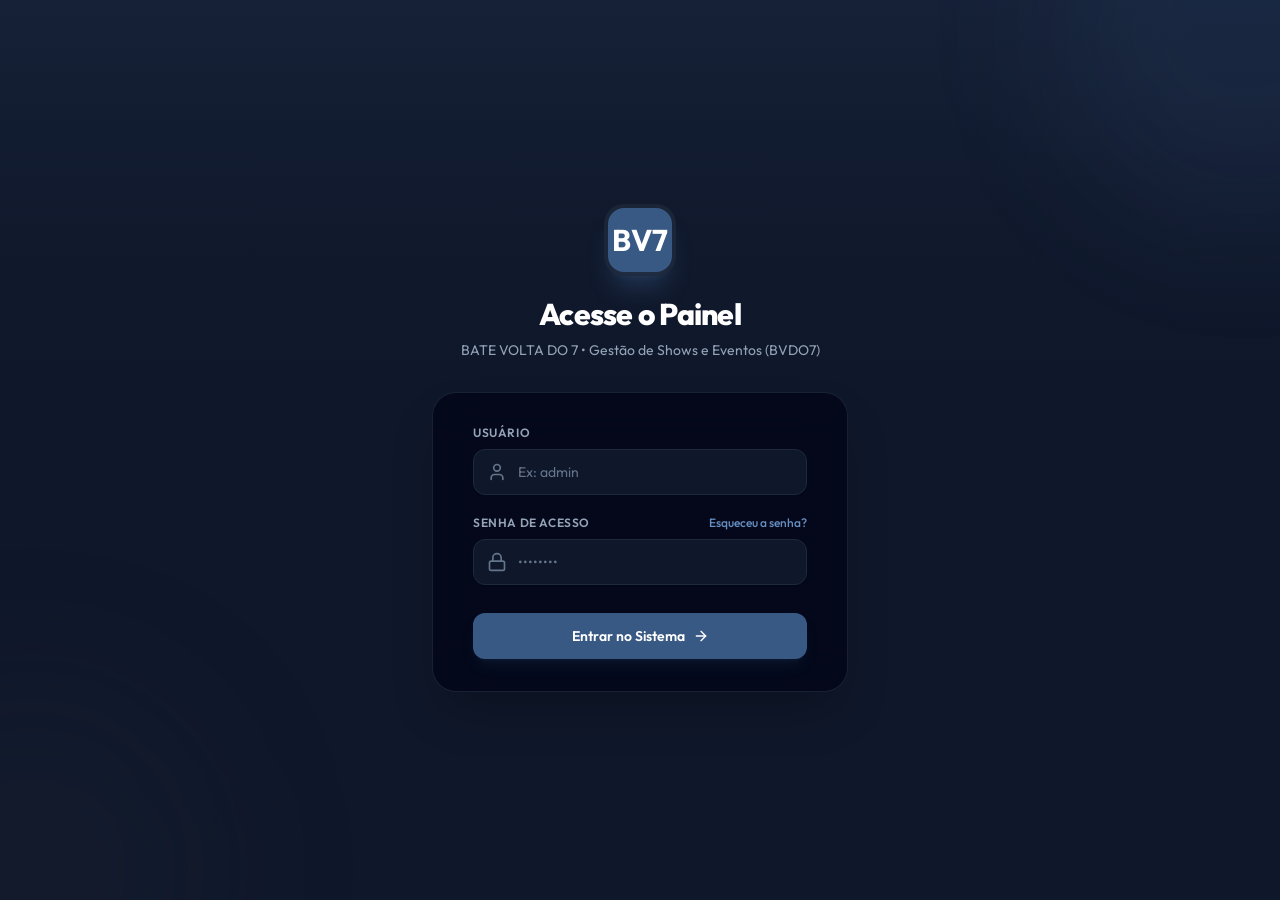
==== index.html @ 7e5144cd "Updates" ====
<!doctype html>
<html lang="pt-BR" class="h-full bg-slate-50">
  <head>
    <meta charset="UTF-8" />
    <link rel="icon" type="image/svg+xml" href="data:image/svg+xml,<svg xmlns=%22http://www.w3.org/2000/svg%22 viewBox=%220 0 100 100%22><text y=%22.9em%22 font-size=%2290%22>🚌</text></svg>" />
    <meta name="viewport" content="width=device-width, initial-scale=1.0, maximum-scale=1.0, user-scalable=no, viewport-fit=cover" />
    <meta name="theme-color" content="#0f172a" />
    <meta name="apple-mobile-web-app-capable" content="yes" />
    <meta name="apple-mobile-web-app-status-bar-style" content="black-translucent" />
    <meta name="description" content="Sistema profissional e elegante de gestão de bate e volta e passageiros para eventos e shows." />
    
    <!-- Google Fonts -->
    <link rel="preconnect" href="https://fonts.googleapis.com" />
    <link rel="preconnect" href="https://fonts.gstatic.com" crossorigin />
    <link href="https://fonts.googleapis.com/css2?family=Inter:wght@300;400;500;600;700&family=Outfit:wght@300;400;500;600;700;800&display=swap" rel="stylesheet" />
    
    <title>BATE VOLTA DO 7 | Gestão de Eventos e Passageiros</title>
    <script type="module" crossorigin src="./assets/index-DPqqNr5O.js"></script>
    <link rel="stylesheet" crossorigin href="./assets/index-OT1Y6pLl.css">
  </head>
  <body class="h-full antialiased text-slate-800">
    <div id="root" class="h-full"></div>
  </body>
</html>
---- assets/index-OT1Y6pLl.css ----
*,:before,:after{--tw-border-spacing-x: 0;--tw-border-spacing-y: 0;--tw-translate-x: 0;--tw-translate-y: 0;--tw-rotate: 0;--tw-skew-x: 0;--tw-skew-y: 0;--tw-scale-x: 1;--tw-scale-y: 1;--tw-pan-x: ;--tw-pan-y: ;--tw-pinch-zoom: ;--tw-scroll-snap-strictness: proximity;--tw-gradient-from-position: ;--tw-gradient-via-position: ;--tw-gradient-to-position: ;--tw-ordinal: ;--tw-slashed-zero: ;--tw-numeric-figure: ;--tw-numeric-spacing: ;--tw-numeric-fraction: ;--tw-ring-inset: ;--tw-ring-offset-width: 0px;--tw-ring-offset-color: #fff;--tw-ring-color: rgb(59 130 246 / .5);--tw-ring-offset-shadow: 0 0 #0000;--tw-ring-shadow: 0 0 #0000;--tw-shadow: 0 0 #0000;--tw-shadow-colored: 0 0 #0000;--tw-blur: ;--tw-brightness: ;--tw-contrast: ;--tw-grayscale: ;--tw-hue-rotate: ;--tw-invert: ;--tw-saturate: ;--tw-sepia: ;--tw-drop-shadow: ;--tw-backdrop-blur: ;--tw-backdrop-brightness: ;--tw-backdrop-contrast: ;--tw-backdrop-grayscale: ;--tw-backdrop-hue-rotate: ;--tw-backdrop-invert: ;--tw-backdrop-opacity: ;--tw-backdrop-saturate: ;--tw-backdrop-sepia: ;--tw-contain-size: ;--tw-contain-layout: ;--tw-contain-paint: ;--tw-contain-style: }::backdrop{--tw-border-spacing-x: 0;--tw-border-spacing-y: 0;--tw-translate-x: 0;--tw-translate-y: 0;--tw-rotate: 0;--tw-skew-x: 0;--tw-skew-y: 0;--tw-scale-x: 1;--tw-scale-y: 1;--tw-pan-x: ;--tw-pan-y: ;--tw-pinch-zoom: ;--tw-scroll-snap-strictness: proximity;--tw-gradient-from-position: ;--tw-gradient-via-position: ;--tw-gradient-to-position: ;--tw-ordinal: ;--tw-slashed-zero: ;--tw-numeric-figure: ;--tw-numeric-spacing: ;--tw-numeric-fraction: ;--tw-ring-inset: ;--tw-ring-offset-width: 0px;--tw-ring-offset-color: #fff;--tw-ring-color: rgb(59 130 246 / .5);--tw-ring-offset-shadow: 0 0 #0000;--tw-ring-shadow: 0 0 #0000;--tw-shadow: 0 0 #0000;--tw-shadow-colored: 0 0 #0000;--tw-blur: ;--tw-brightness: ;--tw-contrast: ;--tw-grayscale: ;--tw-hue-rotate: ;--tw-invert: ;--tw-saturate: ;--tw-sepia: ;--tw-drop-shadow: ;--tw-backdrop-blur: ;--tw-backdrop-brightness: ;--tw-backdrop-contrast: ;--tw-backdrop-grayscale: ;--tw-backdrop-hue-rotate: ;--tw-backdrop-invert: ;--tw-backdrop-opacity: ;--tw-backdrop-saturate: ;--tw-backdrop-sepia: ;--tw-contain-size: ;--tw-contain-layout: ;--tw-contain-paint: ;--tw-contain-style: }*,:before,:after{box-sizing:border-box;border-width:0;border-style:solid;border-color:#e5e7eb}:before,:after{--tw-content: ""}html,:host{line-height:1.5;-webkit-text-size-adjust:100%;-moz-tab-size:4;-o-tab-size:4;tab-size:4;font-family:Outfit,Inter,sans-serif;font-feature-settings:normal;font-variation-settings:normal;-webkit-tap-highlight-color:transparent}body{margin:0;line-height:inherit}hr{height:0;color:inherit;border-top-width:1px}abbr:where([title]){-webkit-text-decoration:underline dotted;text-decoration:underline dotted}h1,h2,h3,h4,h5,h6{font-size:inherit;font-weight:inherit}a{color:inherit;text-decoration:inherit}b,strong{font-weight:bolder}code,kbd,samp,pre{font-family:ui-monospace,SFMono-Regular,Menlo,Monaco,Consolas,Liberation Mono,Courier New,monospace;font-feature-settings:normal;font-variation-settings:normal;font-size:1em}small{font-size:80%}sub,sup{font-size:75%;line-height:0;position:relative;vertical-align:baseline}sub{bottom:-.25em}sup{top:-.5em}table{text-indent:0;border-color:inherit;border-collapse:collapse}button,input,optgroup,select,textarea{font-family:inherit;font-feature-settings:inherit;font-variation-settings:inherit;font-size:100%;font-weight:inherit;line-height:inherit;letter-spacing:inherit;color:inherit;margin:0;padding:0}button,select{text-transform:none}button,input:where([type=button]),input:where([type=reset]),input:where([type=submit]){-webkit-appearance:button;background-color:transparent;background-image:none}:-moz-focusring{outline:auto}:-moz-ui-invalid{box-shadow:none}progress{vertical-align:baseline}::-webkit-inner-spin-button,::-webkit-outer-spin-button{height:auto}[type=search]{-webkit-appearance:textfield;outline-offset:-2px}::-webkit-search-decoration{-webkit-appearance:none}::-webkit-file-upload-button{-webkit-appearance:button;font:inherit}summary{display:list-item}blockquote,dl,dd,h1,h2,h3,h4,h5,h6,hr,figure,p,pre{margin:0}fieldset{margin:0;padding:0}legend{padding:0}ol,ul,menu{list-style:none;margin:0;padding:0}dialog{padding:0}textarea{resize:vertical}input::-moz-placeholder,textarea::-moz-placeholder{opacity:1;color:#9ca3af}input::placeholder,textarea::placeholder{opacity:1;color:#9ca3af}button,[role=button]{cursor:pointer}:disabled{cursor:default}img,svg,video,canvas,audio,iframe,embed,object{display:block;vertical-align:middle}img,video{max-width:100%;height:auto}[hidden]:where(:not([hidden=until-found])){display:none}html,body{height:100%;overscroll-behavior-y:contain;-webkit-tap-highlight-color:transparent;-moz-user-select:none;user-select:none;-webkit-user-select:none;font-family:Outfit,Inter,system-ui,-apple-system,BlinkMacSystemFont,Segoe UI,Roboto,Oxygen,Ubuntu,Cantarell,sans-serif}input,textarea,select,[contenteditable=true],.selectable-text{-moz-user-select:text!important;user-select:text!important;-webkit-user-select:text!important}.container{width:100%}@media (min-width: 640px){.container{max-width:640px}}@media (min-width: 768px){.container{max-width:768px}}@media (min-width: 1024px){.container{max-width:1024px}}@media (min-width: 1280px){.container{max-width:1280px}}@media (min-width: 1536px){.container{max-width:1536px}}.pointer-events-none{pointer-events:none}.visible{visibility:visible}.collapse{visibility:collapse}.static{position:static}.fixed{position:fixed}.absolute{position:absolute}.relative{position:relative}.inset-0{top:0;right:0;bottom:0;left:0}.inset-x-0{left:0;right:0}.inset-y-0{top:0;bottom:0}.-bottom-40{bottom:-10rem}.-left-40{left:-10rem}.-right-40{right:-10rem}.-top-40{top:-10rem}.bottom-0{bottom:0}.bottom-5{bottom:1.25rem}.left-0{left:0}.left-3{left:.75rem}.left-3\.5{left:.875rem}.left-4{left:1rem}.right-0{right:0}.right-3\.5{right:.875rem}.right-4{right:1rem}.right-5{right:1.25rem}.top-0{top:0}.top-2{top:.5rem}.top-2\.5{top:.625rem}.top-3{top:.75rem}.top-3\.5{top:.875rem}.top-4{top:1rem}.z-10{z-index:10}.z-30{z-index:30}.z-40{z-index:40}.z-50{z-index:50}.col-span-2{grid-column:span 2 / span 2}.col-span-3{grid-column:span 3 / span 3}.mx-2{margin-left:.5rem;margin-right:.5rem}.mx-4{margin-left:1rem;margin-right:1rem}.mx-auto{margin-left:auto;margin-right:auto}.mb-0\.5{margin-bottom:.125rem}.mb-1{margin-bottom:.25rem}.mb-1\.5{margin-bottom:.375rem}.mb-2{margin-bottom:.5rem}.mb-3{margin-bottom:.75rem}.mb-4{margin-bottom:1rem}.mb-5{margin-bottom:1.25rem}.mr-4{margin-right:1rem}.mt-0\.5{margin-top:.125rem}.mt-1{margin-top:.25rem}.mt-10{margin-top:2.5rem}.mt-2{margin-top:.5rem}.mt-3{margin-top:.75rem}.mt-4{margin-top:1rem}.mt-5{margin-top:1.25rem}.mt-6{margin-top:1.5rem}.mt-8{margin-top:2rem}.line-clamp-2{overflow:hidden;display:-webkit-box;-webkit-box-orient:vertical;-webkit-line-clamp:2}.block{display:block}.inline-block{display:inline-block}.inline{display:inline}.flex{display:flex}.inline-flex{display:inline-flex}.table{display:table}.grid{display:grid}.hidden{display:none}.h-1{height:.25rem}.h-1\.5{height:.375rem}.h-10{height:2.5rem}.h-12{height:3rem}.h-14{height:3.5rem}.h-16{height:4rem}.h-2{height:.5rem}.h-2\.5{height:.625rem}.h-20{height:5rem}.h-3{height:.75rem}.h-3\.5{height:.875rem}.h-32{height:8rem}.h-4{height:1rem}.h-40{height:10rem}.h-44{height:11rem}.h-5{height:1.25rem}.h-6{height:1.5rem}.h-8{height:2rem}.h-96{height:24rem}.h-full{height:100%}.max-h-48{max-height:12rem}.max-h-60{max-height:15rem}.max-h-\[120px\]{max-height:120px}.max-h-\[350px\]{max-height:350px}.max-h-\[380px\]{max-height:380px}.max-h-\[92vh\]{max-height:92vh}.min-h-\[1123px\]{min-height:1123px}.min-h-\[500px\]{min-height:500px}.min-h-\[90px\]{min-height:90px}.min-h-screen{min-height:100vh}.w-1\.5{width:.375rem}.w-1\/2{width:50%}.w-1\/3{width:33.333333%}.w-1\/4{width:25%}.w-10{width:2.5rem}.w-12{width:3rem}.w-14{width:3.5rem}.w-16{width:4rem}.w-2{width:.5rem}.w-2\.5{width:.625rem}.w-2\/3{width:66.666667%}.w-24{width:6rem}.w-28{width:7rem}.w-3{width:.75rem}.w-3\.5{width:.875rem}.w-32{width:8rem}.w-36{width:9rem}.w-4{width:1rem}.w-40{width:10rem}.w-5{width:1.25rem}.w-6{width:1.5rem}.w-8{width:2rem}.w-96{width:24rem}.w-\[794px\]{width:794px}.w-fit{width:-moz-fit-content;width:fit-content}.w-full{width:100%}.min-w-0{min-width:0px}.min-w-\[150px\]{min-width:150px}.min-w-\[170px\]{min-width:170px}.max-w-2xl{max-width:42rem}.max-w-4xl{max-width:56rem}.max-w-7xl{max-width:80rem}.max-w-\[120px\]{max-width:120px}.max-w-\[150px\]{max-width:150px}.max-w-\[180px\]{max-width:180px}.max-w-\[200px\]{max-width:200px}.max-w-lg{max-width:32rem}.max-w-md{max-width:28rem}.max-w-sm{max-width:24rem}.flex-1{flex:1 1 0%}.shrink-0{flex-shrink:0}.flex-grow{flex-grow:1}.border-collapse{border-collapse:collapse}.origin-top{transform-origin:top}.-rotate-90{--tw-rotate: -90deg;transform:translate(var(--tw-translate-x),var(--tw-translate-y)) rotate(var(--tw-rotate)) skew(var(--tw-skew-x)) skewY(var(--tw-skew-y)) scaleX(var(--tw-scale-x)) scaleY(var(--tw-scale-y))}.scale-100{--tw-scale-x: 1;--tw-scale-y: 1;transform:translate(var(--tw-translate-x),var(--tw-translate-y)) rotate(var(--tw-rotate)) skew(var(--tw-skew-x)) skewY(var(--tw-skew-y)) scaleX(var(--tw-scale-x)) scaleY(var(--tw-scale-y))}.scale-105{--tw-scale-x: 1.05;--tw-scale-y: 1.05;transform:translate(var(--tw-translate-x),var(--tw-translate-y)) rotate(var(--tw-rotate)) skew(var(--tw-skew-x)) skewY(var(--tw-skew-y)) scaleX(var(--tw-scale-x)) scaleY(var(--tw-scale-y))}.scale-90{--tw-scale-x: .9;--tw-scale-y: .9;transform:translate(var(--tw-translate-x),var(--tw-translate-y)) rotate(var(--tw-rotate)) skew(var(--tw-skew-x)) skewY(var(--tw-skew-y)) scaleX(var(--tw-scale-x)) scaleY(var(--tw-scale-y))}.transform{transform:translate(var(--tw-translate-x),var(--tw-translate-y)) rotate(var(--tw-rotate)) skew(var(--tw-skew-x)) skewY(var(--tw-skew-y)) scaleX(var(--tw-scale-x)) scaleY(var(--tw-scale-y))}@keyframes pulse{50%{opacity:.5}}.animate-pulse{animation:pulse 2s cubic-bezier(.4,0,.6,1) infinite}@keyframes spin{to{transform:rotate(360deg)}}.animate-spin{animation:spin 1s linear infinite}.cursor-pointer{cursor:pointer}.select-none{-webkit-user-select:none;-moz-user-select:none;user-select:none}.resize-none{resize:none}.grid-cols-1{grid-template-columns:repeat(1,minmax(0,1fr))}.grid-cols-2{grid-template-columns:repeat(2,minmax(0,1fr))}.grid-cols-3{grid-template-columns:repeat(3,minmax(0,1fr))}.flex-col{flex-direction:column}.flex-wrap{flex-wrap:wrap}.items-start{align-items:flex-start}.items-end{align-items:flex-end}.items-center{align-items:center}.items-baseline{align-items:baseline}.justify-end{justify-content:flex-end}.justify-center{justify-content:center}.justify-between{justify-content:space-between}.justify-around{justify-content:space-around}.gap-0\.5{gap:.125rem}.gap-1{gap:.25rem}.gap-1\.5{gap:.375rem}.gap-2{gap:.5rem}.gap-2\.5{gap:.625rem}.gap-3{gap:.75rem}.gap-3\.5{gap:.875rem}.gap-4{gap:1rem}.gap-5{gap:1.25rem}.gap-6{gap:1.5rem}.gap-x-2{-moz-column-gap:.5rem;column-gap:.5rem}.gap-x-3{-moz-column-gap:.75rem;column-gap:.75rem}.gap-x-4{-moz-column-gap:1rem;column-gap:1rem}.gap-x-6{-moz-column-gap:1.5rem;column-gap:1.5rem}.gap-y-1{row-gap:.25rem}.gap-y-2{row-gap:.5rem}.gap-y-4{row-gap:1rem}.space-y-0\.5>:not([hidden])~:not([hidden]){--tw-space-y-reverse: 0;margin-top:calc(.125rem * calc(1 - var(--tw-space-y-reverse)));margin-bottom:calc(.125rem * var(--tw-space-y-reverse))}.space-y-1>:not([hidden])~:not([hidden]){--tw-space-y-reverse: 0;margin-top:calc(.25rem * calc(1 - var(--tw-space-y-reverse)));margin-bottom:calc(.25rem * var(--tw-space-y-reverse))}.space-y-1\.5>:not([hidden])~:not([hidden]){--tw-space-y-reverse: 0;margin-top:calc(.375rem * calc(1 - var(--tw-space-y-reverse)));margin-bottom:calc(.375rem * var(--tw-space-y-reverse))}.space-y-2>:not([hidden])~:not([hidden]){--tw-space-y-reverse: 0;margin-top:calc(.5rem * calc(1 - var(--tw-space-y-reverse)));margin-bottom:calc(.5rem * var(--tw-space-y-reverse))}.space-y-2\.5>:not([hidden])~:not([hidden]){--tw-space-y-reverse: 0;margin-top:calc(.625rem * calc(1 - var(--tw-space-y-reverse)));margin-bottom:calc(.625rem * var(--tw-space-y-reverse))}.space-y-3>:not([hidden])~:not([hidden]){--tw-space-y-reverse: 0;margin-top:calc(.75rem * calc(1 - var(--tw-space-y-reverse)));margin-bottom:calc(.75rem * var(--tw-space-y-reverse))}.space-y-3\.5>:not([hidden])~:not([hidden]){--tw-space-y-reverse: 0;margin-top:calc(.875rem * calc(1 - var(--tw-space-y-reverse)));margin-bottom:calc(.875rem * var(--tw-space-y-reverse))}.space-y-4>:not([hidden])~:not([hidden]){--tw-space-y-reverse: 0;margin-top:calc(1rem * calc(1 - var(--tw-space-y-reverse)));margin-bottom:calc(1rem * var(--tw-space-y-reverse))}.space-y-5>:not([hidden])~:not([hidden]){--tw-space-y-reverse: 0;margin-top:calc(1.25rem * calc(1 - var(--tw-space-y-reverse)));margin-bottom:calc(1.25rem * var(--tw-space-y-reverse))}.space-y-6>:not([hidden])~:not([hidden]){--tw-space-y-reverse: 0;margin-top:calc(1.5rem * calc(1 - var(--tw-space-y-reverse)));margin-bottom:calc(1.5rem * var(--tw-space-y-reverse))}.space-y-8>:not([hidden])~:not([hidden]){--tw-space-y-reverse: 0;margin-top:calc(2rem * calc(1 - var(--tw-space-y-reverse)));margin-bottom:calc(2rem * var(--tw-space-y-reverse))}.divide-y>:not([hidden])~:not([hidden]){--tw-divide-y-reverse: 0;border-top-width:calc(1px * calc(1 - var(--tw-divide-y-reverse)));border-bottom-width:calc(1px * var(--tw-divide-y-reverse))}.divide-slate-100>:not([hidden])~:not([hidden]){--tw-divide-opacity: 1;border-color:rgb(241 245 249 / var(--tw-divide-opacity, 1))}.divide-slate-200>:not([hidden])~:not([hidden]){--tw-divide-opacity: 1;border-color:rgb(226 232 240 / var(--tw-divide-opacity, 1))}.divide-slate-50>:not([hidden])~:not([hidden]){--tw-divide-opacity: 1;border-color:rgb(248 250 252 / var(--tw-divide-opacity, 1))}.self-end{align-self:flex-end}.self-stretch{align-self:stretch}.overflow-hidden{overflow:hidden}.overflow-x-auto{overflow-x:auto}.overflow-y-auto{overflow-y:auto}.truncate{overflow:hidden;text-overflow:ellipsis;white-space:nowrap}.whitespace-pre-line{white-space:pre-line}.rounded{border-radius:.25rem}.rounded-2xl{border-radius:1rem}.rounded-3xl{border-radius:1.5rem}.rounded-full{border-radius:9999px}.rounded-lg{border-radius:.5rem}.rounded-md{border-radius:.375rem}.rounded-sm{border-radius:.125rem}.rounded-xl{border-radius:.75rem}.rounded-t-\[24px\]{border-top-left-radius:24px;border-top-right-radius:24px}.border{border-width:1px}.border-2{border-width:2px}.border-b{border-bottom-width:1px}.border-b-2{border-bottom-width:2px}.border-r{border-right-width:1px}.border-t{border-top-width:1px}.border-dashed{border-style:dashed}.border-dotted{border-style:dotted}.border-amber-100{--tw-border-opacity: 1;border-color:rgb(254 243 199 / var(--tw-border-opacity, 1))}.border-amber-200{--tw-border-opacity: 1;border-color:rgb(253 230 138 / var(--tw-border-opacity, 1))}.border-amber-200\/30{border-color:#fde68a4d}.border-amber-200\/50{border-color:#fde68a80}.border-amber-500\/20{border-color:#f59e0b33}.border-amber-500\/30{border-color:#f59e0b4d}.border-amber-600{--tw-border-opacity: 1;border-color:rgb(217 119 6 / var(--tw-border-opacity, 1))}.border-black{--tw-border-opacity: 1;border-color:rgb(0 0 0 / var(--tw-border-opacity, 1))}.border-brand-100{--tw-border-opacity: 1;border-color:rgb(233 238 245 / var(--tw-border-opacity, 1))}.border-brand-100\/30{border-color:#e9eef54d}.border-brand-100\/50{border-color:#e9eef580}.border-brand-200{--tw-border-opacity: 1;border-color:rgb(203 216 233 / var(--tw-border-opacity, 1))}.border-brand-500{--tw-border-opacity: 1;border-color:rgb(71 113 163 / var(--tw-border-opacity, 1))}.border-brand-500\/20{border-color:#4771a333}.border-brand-600{--tw-border-opacity: 1;border-color:rgb(56 89 132 / var(--tw-border-opacity, 1))}.border-emerald-100{--tw-border-opacity: 1;border-color:rgb(209 250 229 / var(--tw-border-opacity, 1))}.border-emerald-200{--tw-border-opacity: 1;border-color:rgb(167 243 208 / var(--tw-border-opacity, 1))}.border-emerald-200\/30{border-color:#a7f3d04d}.border-emerald-200\/50{border-color:#a7f3d080}.border-emerald-500\/20{border-color:#10b98133}.border-emerald-600{--tw-border-opacity: 1;border-color:rgb(5 150 105 / var(--tw-border-opacity, 1))}.border-indigo-100{--tw-border-opacity: 1;border-color:rgb(224 231 255 / var(--tw-border-opacity, 1))}.border-indigo-200\/50{border-color:#c7d2fe80}.border-indigo-500{--tw-border-opacity: 1;border-color:rgb(99 102 241 / var(--tw-border-opacity, 1))}.border-rose-100{--tw-border-opacity: 1;border-color:rgb(255 228 230 / var(--tw-border-opacity, 1))}.border-rose-200{--tw-border-opacity: 1;border-color:rgb(254 205 211 / var(--tw-border-opacity, 1))}.border-rose-500\/20{border-color:#f43f5e33}.border-rose-600{--tw-border-opacity: 1;border-color:rgb(225 29 72 / var(--tw-border-opacity, 1))}.border-slate-100{--tw-border-opacity: 1;border-color:rgb(241 245 249 / var(--tw-border-opacity, 1))}.border-slate-100\/50{border-color:#f1f5f980}.border-slate-100\/80{border-color:#f1f5f9cc}.border-slate-200{--tw-border-opacity: 1;border-color:rgb(226 232 240 / var(--tw-border-opacity, 1))}.border-slate-200\/40{border-color:#e2e8f066}.border-slate-200\/50{border-color:#e2e8f080}.border-slate-300{--tw-border-opacity: 1;border-color:rgb(203 213 225 / var(--tw-border-opacity, 1))}.border-slate-400{--tw-border-opacity: 1;border-color:rgb(148 163 184 / var(--tw-border-opacity, 1))}.border-slate-50{--tw-border-opacity: 1;border-color:rgb(248 250 252 / var(--tw-border-opacity, 1))}.border-slate-800{--tw-border-opacity: 1;border-color:rgb(30 41 59 / var(--tw-border-opacity, 1))}.border-slate-800\/40{border-color:#1e293b66}.border-slate-800\/50{border-color:#1e293b80}.border-slate-800\/60{border-color:#1e293b99}.border-slate-800\/80{border-color:#1e293bcc}.border-slate-900{--tw-border-opacity: 1;border-color:rgb(15 23 42 / var(--tw-border-opacity, 1))}.border-transparent{border-color:transparent}.bg-amber-50{--tw-bg-opacity: 1;background-color:rgb(255 251 235 / var(--tw-bg-opacity, 1))}.bg-amber-50\/95{background-color:#fffbebf2}.bg-amber-500{--tw-bg-opacity: 1;background-color:rgb(245 158 11 / var(--tw-bg-opacity, 1))}.bg-amber-500\/10{background-color:#f59e0b1a}.bg-amber-600{--tw-bg-opacity: 1;background-color:rgb(217 119 6 / var(--tw-bg-opacity, 1))}.bg-black\/60{background-color:#0009}.bg-brand-100\/50{background-color:#e9eef580}.bg-brand-50{--tw-bg-opacity: 1;background-color:rgb(244 246 250 / var(--tw-bg-opacity, 1))}.bg-brand-50\/20{background-color:#f4f6fa33}.bg-brand-50\/50{background-color:#f4f6fa80}.bg-brand-50\/95{background-color:#f4f6faf2}.bg-brand-500{--tw-bg-opacity: 1;background-color:rgb(71 113 163 / var(--tw-bg-opacity, 1))}.bg-brand-500\/10{background-color:#4771a31a}.bg-brand-600{--tw-bg-opacity: 1;background-color:rgb(56 89 132 / var(--tw-bg-opacity, 1))}.bg-brand-600\/10{background-color:#3859841a}.bg-emerald-100{--tw-bg-opacity: 1;background-color:rgb(209 250 229 / var(--tw-bg-opacity, 1))}.bg-emerald-50{--tw-bg-opacity: 1;background-color:rgb(236 253 245 / var(--tw-bg-opacity, 1))}.bg-emerald-50\/20{background-color:#ecfdf533}.bg-emerald-50\/50{background-color:#ecfdf580}.bg-emerald-50\/95{background-color:#ecfdf5f2}.bg-emerald-500{--tw-bg-opacity: 1;background-color:rgb(16 185 129 / var(--tw-bg-opacity, 1))}.bg-emerald-500\/10{background-color:#10b9811a}.bg-emerald-600{--tw-bg-opacity: 1;background-color:rgb(5 150 105 / var(--tw-bg-opacity, 1))}.bg-indigo-50{--tw-bg-opacity: 1;background-color:rgb(238 242 255 / var(--tw-bg-opacity, 1))}.bg-indigo-600{--tw-bg-opacity: 1;background-color:rgb(79 70 229 / var(--tw-bg-opacity, 1))}.bg-rose-50{--tw-bg-opacity: 1;background-color:rgb(255 241 242 / var(--tw-bg-opacity, 1))}.bg-rose-50\/50{background-color:#fff1f280}.bg-rose-50\/95{background-color:#fff1f2f2}.bg-rose-500{--tw-bg-opacity: 1;background-color:rgb(244 63 94 / var(--tw-bg-opacity, 1))}.bg-rose-600{--tw-bg-opacity: 1;background-color:rgb(225 29 72 / var(--tw-bg-opacity, 1))}.bg-slate-100{--tw-bg-opacity: 1;background-color:rgb(241 245 249 / var(--tw-bg-opacity, 1))}.bg-slate-100\/30{background-color:#f1f5f94d}.bg-slate-200{--tw-bg-opacity: 1;background-color:rgb(226 232 240 / var(--tw-bg-opacity, 1))}.bg-slate-200\/60{background-color:#e2e8f099}.bg-slate-50{--tw-bg-opacity: 1;background-color:rgb(248 250 252 / var(--tw-bg-opacity, 1))}.bg-slate-50\/20{background-color:#f8fafc33}.bg-slate-50\/50{background-color:#f8fafc80}.bg-slate-800\/20{background-color:#1e293b33}.bg-slate-900{--tw-bg-opacity: 1;background-color:rgb(15 23 42 / var(--tw-bg-opacity, 1))}.bg-slate-900\/60{background-color:#0f172a99}.bg-slate-950{--tw-bg-opacity: 1;background-color:rgb(2 6 23 / var(--tw-bg-opacity, 1))}.bg-slate-950\/20{background-color:#02061733}.bg-slate-950\/40{background-color:#02061766}.bg-slate-950\/80{background-color:#020617cc}.bg-violet-50{--tw-bg-opacity: 1;background-color:rgb(245 243 255 / var(--tw-bg-opacity, 1))}.bg-white{--tw-bg-opacity: 1;background-color:rgb(255 255 255 / var(--tw-bg-opacity, 1))}.bg-white\/95{background-color:#fffffff2}.bg-gradient-to-b{background-image:linear-gradient(to bottom,var(--tw-gradient-stops))}.bg-gradient-to-br{background-image:linear-gradient(to bottom right,var(--tw-gradient-stops))}.from-brand-600{--tw-gradient-from: #385984 var(--tw-gradient-from-position);--tw-gradient-to: rgb(56 89 132 / 0) var(--tw-gradient-to-position);--tw-gradient-stops: var(--tw-gradient-from), var(--tw-gradient-to)}.from-brand-700\/20{--tw-gradient-from: rgb(46 73 107 / .2) var(--tw-gradient-from-position);--tw-gradient-to: rgb(46 73 107 / 0) var(--tw-gradient-to-position);--tw-gradient-stops: var(--tw-gradient-from), var(--tw-gradient-to)}.from-slate-800{--tw-gradient-from: #1e293b var(--tw-gradient-from-position);--tw-gradient-to: rgb(30 41 59 / 0) var(--tw-gradient-to-position);--tw-gradient-stops: var(--tw-gradient-from), var(--tw-gradient-to)}.from-slate-900{--tw-gradient-from: #0f172a var(--tw-gradient-from-position);--tw-gradient-to: rgb(15 23 42 / 0) var(--tw-gradient-to-position);--tw-gradient-stops: var(--tw-gradient-from), var(--tw-gradient-to)}.via-brand-900\/10{--tw-gradient-to: rgb(35 54 79 / 0) var(--tw-gradient-to-position);--tw-gradient-stops: var(--tw-gradient-from), rgb(35 54 79 / .1) var(--tw-gradient-via-position), var(--tw-gradient-to)}.via-slate-900{--tw-gradient-to: rgb(15 23 42 / 0) var(--tw-gradient-to-position);--tw-gradient-stops: var(--tw-gradient-from), #0f172a var(--tw-gradient-via-position), var(--tw-gradient-to)}.to-indigo-700{--tw-gradient-to: #4338ca var(--tw-gradient-to-position)}.to-slate-900{--tw-gradient-to: #0f172a var(--tw-gradient-to-position)}.to-slate-950{--tw-gradient-to: #020617 var(--tw-gradient-to-position)}.to-transparent{--tw-gradient-to: transparent var(--tw-gradient-to-position)}.fill-current{fill:currentColor}.fill-transparent{fill:transparent}.stroke-brand-500{stroke:#4771a3}.stroke-slate-100{stroke:#f1f5f9}.object-cover{-o-object-fit:cover;object-fit:cover}.p-0{padding:0}.p-0\.5{padding:.125rem}.p-1\.5{padding:.375rem}.p-10{padding:2.5rem}.p-12{padding:3rem}.p-2{padding:.5rem}.p-2\.5{padding:.625rem}.p-3{padding:.75rem}.p-3\.5{padding:.875rem}.p-4{padding:1rem}.p-5{padding:1.25rem}.p-6{padding:1.5rem}.p-8{padding:2rem}.px-0\.5{padding-left:.125rem;padding-right:.125rem}.px-1{padding-left:.25rem;padding-right:.25rem}.px-1\.5{padding-left:.375rem;padding-right:.375rem}.px-2{padding-left:.5rem;padding-right:.5rem}.px-2\.5{padding-left:.625rem;padding-right:.625rem}.px-3{padding-left:.75rem;padding-right:.75rem}.px-4{padding-left:1rem;padding-right:1rem}.px-5{padding-left:1.25rem;padding-right:1.25rem}.px-6{padding-left:1.5rem;padding-right:1.5rem}.px-8{padding-left:2rem;padding-right:2rem}.py-0\.5{padding-top:.125rem;padding-bottom:.125rem}.py-1{padding-top:.25rem;padding-bottom:.25rem}.py-1\.5{padding-top:.375rem;padding-bottom:.375rem}.py-10{padding-top:2.5rem;padding-bottom:2.5rem}.py-12{padding-top:3rem;padding-bottom:3rem}.py-2{padding-top:.5rem;padding-bottom:.5rem}.py-2\.5{padding-top:.625rem;padding-bottom:.625rem}.py-3{padding-top:.75rem;padding-bottom:.75rem}.py-3\.5{padding-top:.875rem;padding-bottom:.875rem}.py-4{padding-top:1rem;padding-bottom:1rem}.py-5{padding-top:1.25rem;padding-bottom:1.25rem}.py-6{padding-top:1.5rem;padding-bottom:1.5rem}.py-8{padding-top:2rem;padding-bottom:2rem}.pb-12{padding-bottom:3rem}.pb-2{padding-bottom:.5rem}.pb-24{padding-bottom:6rem}.pb-3{padding-bottom:.75rem}.pb-4{padding-bottom:1rem}.pb-5{padding-bottom:1.25rem}.pl-10{padding-left:2.5rem}.pl-11{padding-left:2.75rem}.pl-3\.5{padding-left:.875rem}.pl-9{padding-left:2.25rem}.pr-1{padding-right:.25rem}.pr-1\.5{padding-right:.375rem}.pr-16{padding-right:4rem}.pr-2{padding-right:.5rem}.pr-4{padding-right:1rem}.pt-1{padding-top:.25rem}.pt-2{padding-top:.5rem}.pt-3{padding-top:.75rem}.pt-4{padding-top:1rem}.pt-6{padding-top:1.5rem}.text-left{text-align:left}.text-center{text-align:center}.text-right{text-align:right}.align-middle{vertical-align:middle}.font-mono{font-family:ui-monospace,SFMono-Regular,Menlo,Monaco,Consolas,Liberation Mono,Courier New,monospace}.font-sans{font-family:Outfit,Inter,sans-serif}.text-2xl{font-size:1.5rem;line-height:2rem}.text-3xl{font-size:1.875rem;line-height:2.25rem}.text-\[10px\]{font-size:10px}.text-\[11px\]{font-size:11px}.text-\[8px\]{font-size:8px}.text-\[9px\]{font-size:9px}.text-base{font-size:1rem;line-height:1.5rem}.text-lg{font-size:1.125rem;line-height:1.75rem}.text-sm{font-size:.875rem;line-height:1.25rem}.text-xl{font-size:1.25rem;line-height:1.75rem}.text-xs{font-size:.75rem;line-height:1rem}.font-bold{font-weight:700}.font-extrabold{font-weight:800}.font-medium{font-weight:500}.font-semibold{font-weight:600}.uppercase{text-transform:uppercase}.italic{font-style:italic}.leading-relaxed{line-height:1.625}.leading-snug{line-height:1.375}.leading-tight{line-height:1.25}.tracking-tight{letter-spacing:-.025em}.tracking-wide{letter-spacing:.025em}.tracking-wider{letter-spacing:.05em}.tracking-widest{letter-spacing:.1em}.text-amber-400{--tw-text-opacity: 1;color:rgb(251 191 36 / var(--tw-text-opacity, 1))}.text-amber-600{--tw-text-opacity: 1;color:rgb(217 119 6 / var(--tw-text-opacity, 1))}.text-amber-700{--tw-text-opacity: 1;color:rgb(180 83 9 / var(--tw-text-opacity, 1))}.text-amber-800{--tw-text-opacity: 1;color:rgb(146 64 14 / var(--tw-text-opacity, 1))}.text-black{--tw-text-opacity: 1;color:rgb(0 0 0 / var(--tw-text-opacity, 1))}.text-brand-400{--tw-text-opacity: 1;color:rgb(103 143 193 / var(--tw-text-opacity, 1))}.text-brand-500{--tw-text-opacity: 1;color:rgb(71 113 163 / var(--tw-text-opacity, 1))}.text-brand-600{--tw-text-opacity: 1;color:rgb(56 89 132 / var(--tw-text-opacity, 1))}.text-brand-700{--tw-text-opacity: 1;color:rgb(46 73 107 / var(--tw-text-opacity, 1))}.text-brand-800{--tw-text-opacity: 1;color:rgb(39 62 90 / var(--tw-text-opacity, 1))}.text-emerald-400{--tw-text-opacity: 1;color:rgb(52 211 153 / var(--tw-text-opacity, 1))}.text-emerald-600{--tw-text-opacity: 1;color:rgb(5 150 105 / var(--tw-text-opacity, 1))}.text-emerald-700{--tw-text-opacity: 1;color:rgb(4 120 87 / var(--tw-text-opacity, 1))}.text-emerald-800{--tw-text-opacity: 1;color:rgb(6 95 70 / var(--tw-text-opacity, 1))}.text-emerald-950{--tw-text-opacity: 1;color:rgb(2 44 34 / var(--tw-text-opacity, 1))}.text-indigo-600{--tw-text-opacity: 1;color:rgb(79 70 229 / var(--tw-text-opacity, 1))}.text-indigo-700{--tw-text-opacity: 1;color:rgb(67 56 202 / var(--tw-text-opacity, 1))}.text-rose-500{--tw-text-opacity: 1;color:rgb(244 63 94 / var(--tw-text-opacity, 1))}.text-rose-600{--tw-text-opacity: 1;color:rgb(225 29 72 / var(--tw-text-opacity, 1))}.text-rose-700{--tw-text-opacity: 1;color:rgb(190 18 60 / var(--tw-text-opacity, 1))}.text-rose-800{--tw-text-opacity: 1;color:rgb(159 18 57 / var(--tw-text-opacity, 1))}.text-slate-200{--tw-text-opacity: 1;color:rgb(226 232 240 / var(--tw-text-opacity, 1))}.text-slate-300{--tw-text-opacity: 1;color:rgb(203 213 225 / var(--tw-text-opacity, 1))}.text-slate-400{--tw-text-opacity: 1;color:rgb(148 163 184 / var(--tw-text-opacity, 1))}.text-slate-500{--tw-text-opacity: 1;color:rgb(100 116 139 / var(--tw-text-opacity, 1))}.text-slate-600{--tw-text-opacity: 1;color:rgb(71 85 105 / var(--tw-text-opacity, 1))}.text-slate-700{--tw-text-opacity: 1;color:rgb(51 65 85 / var(--tw-text-opacity, 1))}.text-slate-800{--tw-text-opacity: 1;color:rgb(30 41 59 / var(--tw-text-opacity, 1))}.text-slate-900{--tw-text-opacity: 1;color:rgb(15 23 42 / var(--tw-text-opacity, 1))}.text-violet-600{--tw-text-opacity: 1;color:rgb(124 58 237 / var(--tw-text-opacity, 1))}.text-white{--tw-text-opacity: 1;color:rgb(255 255 255 / var(--tw-text-opacity, 1))}.text-white\/20{color:#fff3}.text-white\/30{color:#ffffff4d}.text-white\/40{color:#fff6}.text-white\/70{color:#ffffffb3}.antialiased{-webkit-font-smoothing:antialiased;-moz-osx-font-smoothing:grayscale}.placeholder-slate-400::-moz-placeholder{--tw-placeholder-opacity: 1;color:rgb(148 163 184 / var(--tw-placeholder-opacity, 1))}.placeholder-slate-400::placeholder{--tw-placeholder-opacity: 1;color:rgb(148 163 184 / var(--tw-placeholder-opacity, 1))}.placeholder-slate-500::-moz-placeholder{--tw-placeholder-opacity: 1;color:rgb(100 116 139 / var(--tw-placeholder-opacity, 1))}.placeholder-slate-500::placeholder{--tw-placeholder-opacity: 1;color:rgb(100 116 139 / var(--tw-placeholder-opacity, 1))}.opacity-0{opacity:0}.opacity-60{opacity:.6}.opacity-70{opacity:.7}.opacity-80{opacity:.8}.shadow-2xl{--tw-shadow: 0 25px 50px -12px rgb(0 0 0 / .25);--tw-shadow-colored: 0 25px 50px -12px var(--tw-shadow-color);box-shadow:var(--tw-ring-offset-shadow, 0 0 #0000),var(--tw-ring-shadow, 0 0 #0000),var(--tw-shadow)}.shadow-\[0_-10px_35px_rgba\(0\,0\,0\,0\.06\)\]{--tw-shadow: 0 -10px 35px rgba(0,0,0,.06);--tw-shadow-colored: 0 -10px 35px var(--tw-shadow-color);box-shadow:var(--tw-ring-offset-shadow, 0 0 #0000),var(--tw-ring-shadow, 0 0 #0000),var(--tw-shadow)}.shadow-\[0_-4px_20px_rgba\(0\,0\,0\,0\.03\)\]{--tw-shadow: 0 -4px 20px rgba(0,0,0,.03);--tw-shadow-colored: 0 -4px 20px var(--tw-shadow-color);box-shadow:var(--tw-ring-offset-shadow, 0 0 #0000),var(--tw-ring-shadow, 0 0 #0000),var(--tw-shadow)}.shadow-inner{--tw-shadow: inset 0 2px 4px 0 rgb(0 0 0 / .05);--tw-shadow-colored: inset 0 2px 4px 0 var(--tw-shadow-color);box-shadow:var(--tw-ring-offset-shadow, 0 0 #0000),var(--tw-ring-shadow, 0 0 #0000),var(--tw-shadow)}.shadow-lg{--tw-shadow: 0 10px 15px -3px rgb(0 0 0 / .1), 0 4px 6px -4px rgb(0 0 0 / .1);--tw-shadow-colored: 0 10px 15px -3px var(--tw-shadow-color), 0 4px 6px -4px var(--tw-shadow-color);box-shadow:var(--tw-ring-offset-shadow, 0 0 #0000),var(--tw-ring-shadow, 0 0 #0000),var(--tw-shadow)}.shadow-md{--tw-shadow: 0 4px 6px -1px rgb(0 0 0 / .1), 0 2px 4px -2px rgb(0 0 0 / .1);--tw-shadow-colored: 0 4px 6px -1px var(--tw-shadow-color), 0 2px 4px -2px var(--tw-shadow-color);box-shadow:var(--tw-ring-offset-shadow, 0 0 #0000),var(--tw-ring-shadow, 0 0 #0000),var(--tw-shadow)}.shadow-sm{--tw-shadow: 0 1px 2px 0 rgb(0 0 0 / .05);--tw-shadow-colored: 0 1px 2px 0 var(--tw-shadow-color);box-shadow:var(--tw-ring-offset-shadow, 0 0 #0000),var(--tw-ring-shadow, 0 0 #0000),var(--tw-shadow)}.shadow-xl{--tw-shadow: 0 20px 25px -5px rgb(0 0 0 / .1), 0 8px 10px -6px rgb(0 0 0 / .1);--tw-shadow-colored: 0 20px 25px -5px var(--tw-shadow-color), 0 8px 10px -6px var(--tw-shadow-color);box-shadow:var(--tw-ring-offset-shadow, 0 0 #0000),var(--tw-ring-shadow, 0 0 #0000),var(--tw-shadow)}.shadow-brand-500\/10{--tw-shadow-color: rgb(71 113 163 / .1);--tw-shadow: var(--tw-shadow-colored)}.shadow-brand-500\/25{--tw-shadow-color: rgb(71 113 163 / .25);--tw-shadow: var(--tw-shadow-colored)}.shadow-brand-500\/30{--tw-shadow-color: rgb(71 113 163 / .3);--tw-shadow: var(--tw-shadow-colored)}.shadow-brand-600\/10{--tw-shadow-color: rgb(56 89 132 / .1);--tw-shadow: var(--tw-shadow-colored)}.shadow-brand-600\/15{--tw-shadow-color: rgb(56 89 132 / .15);--tw-shadow: var(--tw-shadow-colored)}.shadow-brand-600\/20{--tw-shadow-color: rgb(56 89 132 / .2);--tw-shadow: var(--tw-shadow-colored)}.shadow-emerald-600\/10{--tw-shadow-color: rgb(5 150 105 / .1);--tw-shadow: var(--tw-shadow-colored)}.ring-2{--tw-ring-offset-shadow: var(--tw-ring-inset) 0 0 0 var(--tw-ring-offset-width) var(--tw-ring-offset-color);--tw-ring-shadow: var(--tw-ring-inset) 0 0 0 calc(2px + var(--tw-ring-offset-width)) var(--tw-ring-color);box-shadow:var(--tw-ring-offset-shadow),var(--tw-ring-shadow),var(--tw-shadow, 0 0 #0000)}.ring-4{--tw-ring-offset-shadow: var(--tw-ring-inset) 0 0 0 var(--tw-ring-offset-width) var(--tw-ring-offset-color);--tw-ring-shadow: var(--tw-ring-inset) 0 0 0 calc(4px + var(--tw-ring-offset-width)) var(--tw-ring-color);box-shadow:var(--tw-ring-offset-shadow),var(--tw-ring-shadow),var(--tw-shadow, 0 0 #0000)}.ring-brand-500\/50{--tw-ring-color: rgb(71 113 163 / .5)}.ring-slate-800\/80{--tw-ring-color: rgb(30 41 59 / .8)}.blur-3xl{--tw-blur: blur(64px);filter:var(--tw-blur) var(--tw-brightness) var(--tw-contrast) var(--tw-grayscale) var(--tw-hue-rotate) var(--tw-invert) var(--tw-saturate) var(--tw-sepia) var(--tw-drop-shadow)}.filter{filter:var(--tw-blur) var(--tw-brightness) var(--tw-contrast) var(--tw-grayscale) var(--tw-hue-rotate) var(--tw-invert) var(--tw-saturate) var(--tw-sepia) var(--tw-drop-shadow)}.backdrop-blur-md{--tw-backdrop-blur: blur(12px);-webkit-backdrop-filter:var(--tw-backdrop-blur) var(--tw-backdrop-brightness) var(--tw-backdrop-contrast) var(--tw-backdrop-grayscale) var(--tw-backdrop-hue-rotate) var(--tw-backdrop-invert) var(--tw-backdrop-opacity) var(--tw-backdrop-saturate) var(--tw-backdrop-sepia);backdrop-filter:var(--tw-backdrop-blur) var(--tw-backdrop-brightness) var(--tw-backdrop-contrast) var(--tw-backdrop-grayscale) var(--tw-backdrop-hue-rotate) var(--tw-backdrop-invert) var(--tw-backdrop-opacity) var(--tw-backdrop-saturate) var(--tw-backdrop-sepia)}.backdrop-blur-sm{--tw-backdrop-blur: blur(4px);-webkit-backdrop-filter:var(--tw-backdrop-blur) var(--tw-backdrop-brightness) var(--tw-backdrop-contrast) var(--tw-backdrop-grayscale) var(--tw-backdrop-hue-rotate) var(--tw-backdrop-invert) var(--tw-backdrop-opacity) var(--tw-backdrop-saturate) var(--tw-backdrop-sepia);backdrop-filter:var(--tw-backdrop-blur) var(--tw-backdrop-brightness) var(--tw-backdrop-contrast) var(--tw-backdrop-grayscale) var(--tw-backdrop-hue-rotate) var(--tw-backdrop-invert) var(--tw-backdrop-opacity) var(--tw-backdrop-saturate) var(--tw-backdrop-sepia)}.backdrop-blur-xl{--tw-backdrop-blur: blur(24px);-webkit-backdrop-filter:var(--tw-backdrop-blur) var(--tw-backdrop-brightness) var(--tw-backdrop-contrast) var(--tw-backdrop-grayscale) var(--tw-backdrop-hue-rotate) var(--tw-backdrop-invert) var(--tw-backdrop-opacity) var(--tw-backdrop-saturate) var(--tw-backdrop-sepia);backdrop-filter:var(--tw-backdrop-blur) var(--tw-backdrop-brightness) var(--tw-backdrop-contrast) var(--tw-backdrop-grayscale) var(--tw-backdrop-hue-rotate) var(--tw-backdrop-invert) var(--tw-backdrop-opacity) var(--tw-backdrop-saturate) var(--tw-backdrop-sepia)}.transition-all{transition-property:all;transition-timing-function:cubic-bezier(.4,0,.2,1);transition-duration:.15s}.transition-colors{transition-property:color,background-color,border-color,text-decoration-color,fill,stroke;transition-timing-function:cubic-bezier(.4,0,.2,1);transition-duration:.15s}.transition-opacity{transition-property:opacity;transition-timing-function:cubic-bezier(.4,0,.2,1);transition-duration:.15s}.transition-transform{transition-property:transform;transition-timing-function:cubic-bezier(.4,0,.2,1);transition-duration:.15s}.duration-1000{transition-duration:1s}.duration-300{transition-duration:.3s}.duration-500{transition-duration:.5s}.duration-700{transition-duration:.7s}.ease-out{transition-timing-function:cubic-bezier(0,0,.2,1)}.pb-safe{padding-bottom:env(safe-area-inset-bottom)}.pt-safe{padding-top:env(safe-area-inset-top)}.mt-safe{margin-top:env(safe-area-inset-top)}.btn-haptic{transition:transform .15s cubic-bezier(.4,0,.2,1)}.btn-haptic:active{transform:scale(.96)}::-webkit-scrollbar{width:6px;height:6px}::-webkit-scrollbar-track{background:transparent}::-webkit-scrollbar-thumb{background:#cbd5e1;border-radius:4px}::-webkit-scrollbar-thumb:hover{background:#94a3b8}@keyframes fadeIn{0%{opacity:0;transform:translateY(4px)}to{opacity:1;transform:translateY(0)}}@keyframes slideInRight{0%{transform:translate(100%);opacity:0}to{transform:translate(0);opacity:1}}@keyframes slideUp{0%{transform:translateY(100%)}to{transform:translateY(0)}}.animate-fade-in{animation:fadeIn .3s cubic-bezier(.16,1,.3,1) forwards}.animate-slide-in{animation:slideInRight .25s cubic-bezier(.16,1,.3,1) forwards}.animate-slide-up{animation:slideUp .35s cubic-bezier(.16,1,.3,1) forwards}.glass-card{background:#ffffffd9;backdrop-filter:blur(12px);-webkit-backdrop-filter:blur(12px);border:1px solid rgba(255,255,255,.4)}@media print{body{background:#fff!important;color:#000!important;font-size:11pt!important}.no-print,nav,aside,header,button,form,.toast,.modal-backdrop,.tab-buttons{display:none!important}.print-container{display:block!important;position:absolute;left:0;top:0;width:100%!important;margin:0!important;padding:0!important;background:transparent!important}table{page-break-inside:auto;width:100%!important;border-collapse:collapse!important}tr{page-break-inside:avoid;page-break-after:auto}thead{display:table-header-group}tfoot{display:table-footer-group}th,td{border:1px solid #e2e8f0!important;padding:6px 10px!important;text-align:left!important}th{background-color:#f1f5f9!important;color:#0f172a!important;font-weight:600!important;-webkit-print-color-adjust:exact;print-color-adjust:exact}}.focus-within\:opacity-100:focus-within{opacity:1}.hover\:-translate-y-1:hover{--tw-translate-y: -.25rem;transform:translate(var(--tw-translate-x),var(--tw-translate-y)) rotate(var(--tw-rotate)) skew(var(--tw-skew-x)) skewY(var(--tw-skew-y)) scaleX(var(--tw-scale-x)) scaleY(var(--tw-scale-y))}.hover\:translate-x-0\.5:hover{--tw-translate-x: .125rem;transform:translate(var(--tw-translate-x),var(--tw-translate-y)) rotate(var(--tw-rotate)) skew(var(--tw-skew-x)) skewY(var(--tw-skew-y)) scaleX(var(--tw-scale-x)) scaleY(var(--tw-scale-y))}.hover\:border-brand-300:hover{--tw-border-opacity: 1;border-color:rgb(156 183 215 / var(--tw-border-opacity, 1))}.hover\:border-brand-500:hover{--tw-border-opacity: 1;border-color:rgb(71 113 163 / var(--tw-border-opacity, 1))}.hover\:border-rose-950:hover{--tw-border-opacity: 1;border-color:rgb(76 5 25 / var(--tw-border-opacity, 1))}.hover\:border-slate-200:hover{--tw-border-opacity: 1;border-color:rgb(226 232 240 / var(--tw-border-opacity, 1))}.hover\:border-slate-300:hover{--tw-border-opacity: 1;border-color:rgb(203 213 225 / var(--tw-border-opacity, 1))}.hover\:border-slate-700:hover{--tw-border-opacity: 1;border-color:rgb(51 65 85 / var(--tw-border-opacity, 1))}.hover\:bg-amber-500:hover{--tw-bg-opacity: 1;background-color:rgb(245 158 11 / var(--tw-bg-opacity, 1))}.hover\:bg-amber-500\/20:hover{background-color:#f59e0b33}.hover\:bg-black\/5:hover{background-color:#0000000d}.hover\:bg-brand-100\/60:hover{background-color:#e9eef599}.hover\:bg-brand-50:hover{--tw-bg-opacity: 1;background-color:rgb(244 246 250 / var(--tw-bg-opacity, 1))}.hover\:bg-brand-500:hover{--tw-bg-opacity: 1;background-color:rgb(71 113 163 / var(--tw-bg-opacity, 1))}.hover\:bg-brand-700:hover{--tw-bg-opacity: 1;background-color:rgb(46 73 107 / var(--tw-bg-opacity, 1))}.hover\:bg-emerald-100:hover{--tw-bg-opacity: 1;background-color:rgb(209 250 229 / var(--tw-bg-opacity, 1))}.hover\:bg-emerald-50:hover{--tw-bg-opacity: 1;background-color:rgb(236 253 245 / var(--tw-bg-opacity, 1))}.hover\:bg-emerald-500:hover{--tw-bg-opacity: 1;background-color:rgb(16 185 129 / var(--tw-bg-opacity, 1))}.hover\:bg-indigo-100:hover{--tw-bg-opacity: 1;background-color:rgb(224 231 255 / var(--tw-bg-opacity, 1))}.hover\:bg-rose-50:hover{--tw-bg-opacity: 1;background-color:rgb(255 241 242 / var(--tw-bg-opacity, 1))}.hover\:bg-rose-700:hover{--tw-bg-opacity: 1;background-color:rgb(190 18 60 / var(--tw-bg-opacity, 1))}.hover\:bg-rose-950\/10:hover{background-color:#4c05191a}.hover\:bg-slate-100:hover{--tw-bg-opacity: 1;background-color:rgb(241 245 249 / var(--tw-bg-opacity, 1))}.hover\:bg-slate-100\/70:hover{background-color:#f1f5f9b3}.hover\:bg-slate-200:hover{--tw-bg-opacity: 1;background-color:rgb(226 232 240 / var(--tw-bg-opacity, 1))}.hover\:bg-slate-50:hover{--tw-bg-opacity: 1;background-color:rgb(248 250 252 / var(--tw-bg-opacity, 1))}.hover\:bg-slate-50\/50:hover{background-color:#f8fafc80}.hover\:bg-slate-800:hover{--tw-bg-opacity: 1;background-color:rgb(30 41 59 / var(--tw-bg-opacity, 1))}.hover\:bg-slate-800\/20:hover{background-color:#1e293b33}.hover\:bg-slate-800\/50:hover{background-color:#1e293b80}.hover\:bg-white:hover{--tw-bg-opacity: 1;background-color:rgb(255 255 255 / var(--tw-bg-opacity, 1))}.hover\:text-brand-300:hover{--tw-text-opacity: 1;color:rgb(156 183 215 / var(--tw-text-opacity, 1))}.hover\:text-brand-500:hover{--tw-text-opacity: 1;color:rgb(71 113 163 / var(--tw-text-opacity, 1))}.hover\:text-brand-600:hover{--tw-text-opacity: 1;color:rgb(56 89 132 / var(--tw-text-opacity, 1))}.hover\:text-brand-700:hover{--tw-text-opacity: 1;color:rgb(46 73 107 / var(--tw-text-opacity, 1))}.hover\:text-emerald-500:hover{--tw-text-opacity: 1;color:rgb(16 185 129 / var(--tw-text-opacity, 1))}.hover\:text-rose-400:hover{--tw-text-opacity: 1;color:rgb(251 113 133 / var(--tw-text-opacity, 1))}.hover\:text-rose-500:hover{--tw-text-opacity: 1;color:rgb(244 63 94 / var(--tw-text-opacity, 1))}.hover\:text-rose-600:hover{--tw-text-opacity: 1;color:rgb(225 29 72 / var(--tw-text-opacity, 1))}.hover\:text-rose-700:hover{--tw-text-opacity: 1;color:rgb(190 18 60 / var(--tw-text-opacity, 1))}.hover\:text-slate-100:hover{--tw-text-opacity: 1;color:rgb(241 245 249 / var(--tw-text-opacity, 1))}.hover\:text-slate-600:hover{--tw-text-opacity: 1;color:rgb(71 85 105 / var(--tw-text-opacity, 1))}.hover\:text-slate-700:hover{--tw-text-opacity: 1;color:rgb(51 65 85 / var(--tw-text-opacity, 1))}.hover\:text-slate-800:hover{--tw-text-opacity: 1;color:rgb(30 41 59 / var(--tw-text-opacity, 1))}.hover\:text-white:hover{--tw-text-opacity: 1;color:rgb(255 255 255 / var(--tw-text-opacity, 1))}.hover\:underline:hover{text-decoration-line:underline}.hover\:opacity-100:hover{opacity:1}.hover\:shadow-md:hover{--tw-shadow: 0 4px 6px -1px rgb(0 0 0 / .1), 0 2px 4px -2px rgb(0 0 0 / .1);--tw-shadow-colored: 0 4px 6px -1px var(--tw-shadow-color), 0 2px 4px -2px var(--tw-shadow-color);box-shadow:var(--tw-ring-offset-shadow, 0 0 #0000),var(--tw-ring-shadow, 0 0 #0000),var(--tw-shadow)}.hover\:shadow-sm:hover{--tw-shadow: 0 1px 2px 0 rgb(0 0 0 / .05);--tw-shadow-colored: 0 1px 2px 0 var(--tw-shadow-color);box-shadow:var(--tw-ring-offset-shadow, 0 0 #0000),var(--tw-ring-shadow, 0 0 #0000),var(--tw-shadow)}.hover\:shadow-xl:hover{--tw-shadow: 0 20px 25px -5px rgb(0 0 0 / .1), 0 8px 10px -6px rgb(0 0 0 / .1);--tw-shadow-colored: 0 20px 25px -5px var(--tw-shadow-color), 0 8px 10px -6px var(--tw-shadow-color);box-shadow:var(--tw-ring-offset-shadow, 0 0 #0000),var(--tw-ring-shadow, 0 0 #0000),var(--tw-shadow)}.focus\:border-brand-500:focus{--tw-border-opacity: 1;border-color:rgb(71 113 163 / var(--tw-border-opacity, 1))}.focus\:bg-white:focus{--tw-bg-opacity: 1;background-color:rgb(255 255 255 / var(--tw-bg-opacity, 1))}.focus\:outline-none:focus{outline:2px solid transparent;outline-offset:2px}.focus\:ring-1:focus{--tw-ring-offset-shadow: var(--tw-ring-inset) 0 0 0 var(--tw-ring-offset-width) var(--tw-ring-offset-color);--tw-ring-shadow: var(--tw-ring-inset) 0 0 0 calc(1px + var(--tw-ring-offset-width)) var(--tw-ring-color);box-shadow:var(--tw-ring-offset-shadow),var(--tw-ring-shadow),var(--tw-shadow, 0 0 #0000)}.focus\:ring-2:focus{--tw-ring-offset-shadow: var(--tw-ring-inset) 0 0 0 var(--tw-ring-offset-width) var(--tw-ring-offset-color);--tw-ring-shadow: var(--tw-ring-inset) 0 0 0 calc(2px + var(--tw-ring-offset-width)) var(--tw-ring-color);box-shadow:var(--tw-ring-offset-shadow),var(--tw-ring-shadow),var(--tw-shadow, 0 0 #0000)}.focus\:ring-brand-500:focus{--tw-ring-opacity: 1;--tw-ring-color: rgb(71 113 163 / var(--tw-ring-opacity, 1))}.focus\:ring-brand-500\/20:focus{--tw-ring-color: rgb(71 113 163 / .2)}.focus\:ring-offset-2:focus{--tw-ring-offset-width: 2px}.active\:bg-brand-100:active{--tw-bg-opacity: 1;background-color:rgb(233 238 245 / var(--tw-bg-opacity, 1))}.active\:bg-brand-700:active{--tw-bg-opacity: 1;background-color:rgb(46 73 107 / var(--tw-bg-opacity, 1))}.active\:bg-brand-800:active{--tw-bg-opacity: 1;background-color:rgb(39 62 90 / var(--tw-bg-opacity, 1))}.active\:bg-emerald-700:active{--tw-bg-opacity: 1;background-color:rgb(4 120 87 / var(--tw-bg-opacity, 1))}.active\:bg-rose-800:active{--tw-bg-opacity: 1;background-color:rgb(159 18 57 / var(--tw-bg-opacity, 1))}.active\:bg-slate-100:active{--tw-bg-opacity: 1;background-color:rgb(241 245 249 / var(--tw-bg-opacity, 1))}.disabled\:cursor-not-allowed:disabled{cursor:not-allowed}.disabled\:opacity-40:disabled{opacity:.4}.disabled\:opacity-50:disabled{opacity:.5}.disabled\:hover\:bg-transparent:hover:disabled{background-color:transparent}.group:hover .group-hover\:scale-105{--tw-scale-x: 1.05;--tw-scale-y: 1.05;transform:translate(var(--tw-translate-x),var(--tw-translate-y)) rotate(var(--tw-rotate)) skew(var(--tw-skew-x)) skewY(var(--tw-skew-y)) scaleX(var(--tw-scale-x)) scaleY(var(--tw-scale-y))}.group:hover .group-hover\:text-brand-600{--tw-text-opacity: 1;color:rgb(56 89 132 / var(--tw-text-opacity, 1))}.group:hover .group-hover\:opacity-100{opacity:1}@media (min-width: 640px){.sm\:relative{position:relative}.sm\:bottom-auto{bottom:auto}.sm\:col-span-2{grid-column:span 2 / span 2}.sm\:mx-auto{margin-left:auto;margin-right:auto}.sm\:hidden{display:none}.sm\:max-h-\[90vh\]{max-height:90vh}.sm\:w-auto{width:auto}.sm\:w-full{width:100%}.sm\:max-w-md{max-width:28rem}.sm\:flex-1{flex:1 1 0%}.sm\:flex-initial{flex:0 1 auto}.sm\:grid-cols-2{grid-template-columns:repeat(2,minmax(0,1fr))}.sm\:grid-cols-4{grid-template-columns:repeat(4,minmax(0,1fr))}.sm\:flex-row{flex-direction:row}.sm\:items-center{align-items:center}.sm\:justify-end{justify-content:flex-end}.sm\:self-auto{align-self:auto}.sm\:rounded-2xl{border-radius:1rem}.sm\:border{border-width:1px}.sm\:border-slate-100{--tw-border-opacity: 1;border-color:rgb(241 245 249 / var(--tw-border-opacity, 1))}.sm\:p-6{padding:1.5rem}.sm\:px-10{padding-left:2.5rem;padding-right:2.5rem}.sm\:px-6{padding-left:1.5rem;padding-right:1.5rem}.sm\:py-5{padding-top:1.25rem;padding-bottom:1.25rem}.sm\:pb-8{padding-bottom:2rem}.sm\:pl-2{padding-left:.5rem}.sm\:text-right{text-align:right}.sm\:text-lg{font-size:1.125rem;line-height:1.75rem}.sm\:text-xl{font-size:1.25rem;line-height:1.75rem}.sm\:opacity-0{opacity:0}.sm\:shadow-2xl{--tw-shadow: 0 25px 50px -12px rgb(0 0 0 / .25);--tw-shadow-colored: 0 25px 50px -12px var(--tw-shadow-color);box-shadow:var(--tw-ring-offset-shadow, 0 0 #0000),var(--tw-ring-shadow, 0 0 #0000),var(--tw-shadow)}}@media (min-width: 768px){.md\:flex{display:flex}.md\:hidden{display:none}.md\:w-64{width:16rem}.md\:flex-1{flex:1 1 0%}.md\:scale-100{--tw-scale-x: 1;--tw-scale-y: 1;transform:translate(var(--tw-translate-x),var(--tw-translate-y)) rotate(var(--tw-rotate)) skew(var(--tw-skew-x)) skewY(var(--tw-skew-y)) scaleX(var(--tw-scale-x)) scaleY(var(--tw-scale-y))}.md\:grid-cols-2{grid-template-columns:repeat(2,minmax(0,1fr))}.md\:flex-row{flex-direction:row}.md\:p-8{padding:2rem}}@media (min-width: 1024px){.lg\:col-span-2{grid-column:span 2 / span 2}.lg\:col-span-4{grid-column:span 4 / span 4}.lg\:col-span-8{grid-column:span 8 / span 8}.lg\:block{display:block}.lg\:hidden{display:none}.lg\:w-72{width:18rem}.lg\:grid-cols-12{grid-template-columns:repeat(12,minmax(0,1fr))}.lg\:grid-cols-2{grid-template-columns:repeat(2,minmax(0,1fr))}.lg\:grid-cols-3{grid-template-columns:repeat(3,minmax(0,1fr))}.lg\:grid-cols-4{grid-template-columns:repeat(4,minmax(0,1fr))}.lg\:grid-cols-5{grid-template-columns:repeat(5,minmax(0,1fr))}.lg\:px-8{padding-left:2rem;padding-right:2rem}}
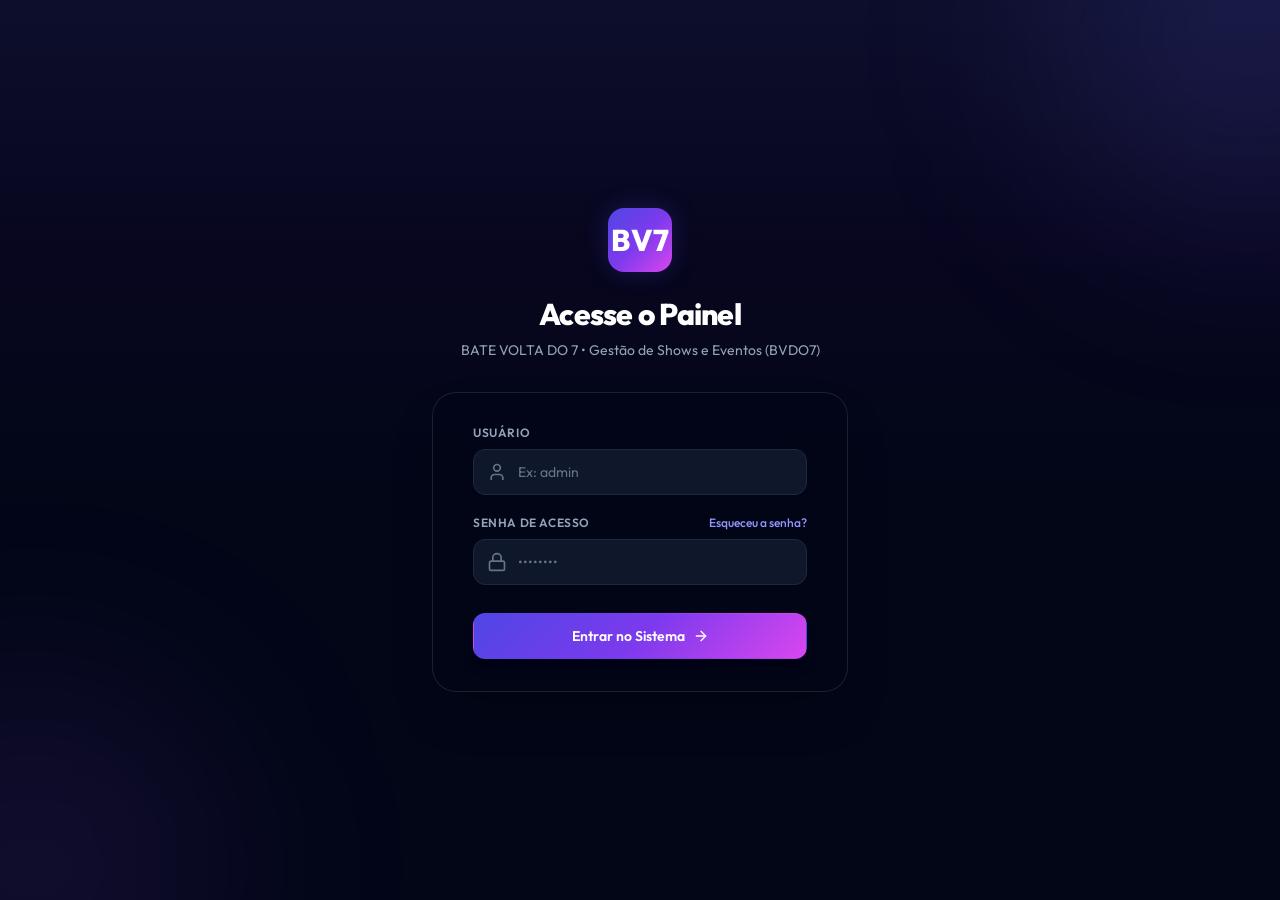
==== commit fe4e7a8d: "Updates" ====
--- a/index.html
+++ b/index.html
@@ -15,8 +15,8 @@
     <link href="https://fonts.googleapis.com/css2?family=Inter:wght@300;400;500;600;700&family=Outfit:wght@300;400;500;600;700;800&display=swap" rel="stylesheet" />
     
     <title>BATE VOLTA DO 7 | Gestão de Eventos e Passageiros</title>
-    <script type="module" crossorigin src="./assets/index-DPqqNr5O.js"></script>
-    <link rel="stylesheet" crossorigin href="./assets/index-OT1Y6pLl.css">
+    <script type="module" crossorigin src="./assets/index-vgnDYs8O.js"></script>
+    <link rel="stylesheet" crossorigin href="./assets/index-BtnqIMsm.css">
   </head>
   <body class="h-full antialiased text-slate-800">
     <div id="root" class="h-full"></div>
--- a/assets/index-BtnqIMsm.css
+++ b/assets/index-BtnqIMsm.css
@@ -0,0 +1 @@
+*,:before,:after{--tw-border-spacing-x: 0;--tw-border-spacing-y: 0;--tw-translate-x: 0;--tw-translate-y: 0;--tw-rotate: 0;--tw-skew-x: 0;--tw-skew-y: 0;--tw-scale-x: 1;--tw-scale-y: 1;--tw-pan-x: ;--tw-pan-y: ;--tw-pinch-zoom: ;--tw-scroll-snap-strictness: proximity;--tw-gradient-from-position: ;--tw-gradient-via-position: ;--tw-gradient-to-position: ;--tw-ordinal: ;--tw-slashed-zero: ;--tw-numeric-figure: ;--tw-numeric-spacing: ;--tw-numeric-fraction: ;--tw-ring-inset: ;--tw-ring-offset-width: 0px;--tw-ring-offset-color: #fff;--tw-ring-color: rgb(59 130 246 / .5);--tw-ring-offset-shadow: 0 0 #0000;--tw-ring-shadow: 0 0 #0000;--tw-shadow: 0 0 #0000;--tw-shadow-colored: 0 0 #0000;--tw-blur: ;--tw-brightness: ;--tw-contrast: ;--tw-grayscale: ;--tw-hue-rotate: ;--tw-invert: ;--tw-saturate: ;--tw-sepia: ;--tw-drop-shadow: ;--tw-backdrop-blur: ;--tw-backdrop-brightness: ;--tw-backdrop-contrast: ;--tw-backdrop-grayscale: ;--tw-backdrop-hue-rotate: ;--tw-backdrop-invert: ;--tw-backdrop-opacity: ;--tw-backdrop-saturate: ;--tw-backdrop-sepia: ;--tw-contain-size: ;--tw-contain-layout: ;--tw-contain-paint: ;--tw-contain-style: }::backdrop{--tw-border-spacing-x: 0;--tw-border-spacing-y: 0;--tw-translate-x: 0;--tw-translate-y: 0;--tw-rotate: 0;--tw-skew-x: 0;--tw-skew-y: 0;--tw-scale-x: 1;--tw-scale-y: 1;--tw-pan-x: ;--tw-pan-y: ;--tw-pinch-zoom: ;--tw-scroll-snap-strictness: proximity;--tw-gradient-from-position: ;--tw-gradient-via-position: ;--tw-gradient-to-position: ;--tw-ordinal: ;--tw-slashed-zero: ;--tw-numeric-figure: ;--tw-numeric-spacing: ;--tw-numeric-fraction: ;--tw-ring-inset: ;--tw-ring-offset-width: 0px;--tw-ring-offset-color: #fff;--tw-ring-color: rgb(59 130 246 / .5);--tw-ring-offset-shadow: 0 0 #0000;--tw-ring-shadow: 0 0 #0000;--tw-shadow: 0 0 #0000;--tw-shadow-colored: 0 0 #0000;--tw-blur: ;--tw-brightness: ;--tw-contrast: ;--tw-grayscale: ;--tw-hue-rotate: ;--tw-invert: ;--tw-saturate: ;--tw-sepia: ;--tw-drop-shadow: ;--tw-backdrop-blur: ;--tw-backdrop-brightness: ;--tw-backdrop-contrast: ;--tw-backdrop-grayscale: ;--tw-backdrop-hue-rotate: ;--tw-backdrop-invert: ;--tw-backdrop-opacity: ;--tw-backdrop-saturate: ;--tw-backdrop-sepia: ;--tw-contain-size: ;--tw-contain-layout: ;--tw-contain-paint: ;--tw-contain-style: }*,:before,:after{box-sizing:border-box;border-width:0;border-style:solid;border-color:#e5e7eb}:before,:after{--tw-content: ""}html,:host{line-height:1.5;-webkit-text-size-adjust:100%;-moz-tab-size:4;-o-tab-size:4;tab-size:4;font-family:Outfit,Inter,sans-serif;font-feature-settings:normal;font-variation-settings:normal;-webkit-tap-highlight-color:transparent}body{margin:0;line-height:inherit}hr{height:0;color:inherit;border-top-width:1px}abbr:where([title]){-webkit-text-decoration:underline dotted;text-decoration:underline dotted}h1,h2,h3,h4,h5,h6{font-size:inherit;font-weight:inherit}a{color:inherit;text-decoration:inherit}b,strong{font-weight:bolder}code,kbd,samp,pre{font-family:ui-monospace,SFMono-Regular,Menlo,Monaco,Consolas,Liberation Mono,Courier New,monospace;font-feature-settings:normal;font-variation-settings:normal;font-size:1em}small{font-size:80%}sub,sup{font-size:75%;line-height:0;position:relative;vertical-align:baseline}sub{bottom:-.25em}sup{top:-.5em}table{text-indent:0;border-color:inherit;border-collapse:collapse}button,input,optgroup,select,textarea{font-family:inherit;font-feature-settings:inherit;font-variation-settings:inherit;font-size:100%;font-weight:inherit;line-height:inherit;letter-spacing:inherit;color:inherit;margin:0;padding:0}button,select{text-transform:none}button,input:where([type=button]),input:where([type=reset]),input:where([type=submit]){-webkit-appearance:button;background-color:transparent;background-image:none}:-moz-focusring{outline:auto}:-moz-ui-invalid{box-shadow:none}progress{vertical-align:baseline}::-webkit-inner-spin-button,::-webkit-outer-spin-button{height:auto}[type=search]{-webkit-appearance:textfield;outline-offset:-2px}::-webkit-search-decoration{-webkit-appearance:none}::-webkit-file-upload-button{-webkit-appearance:button;font:inherit}summary{display:list-item}blockquote,dl,dd,h1,h2,h3,h4,h5,h6,hr,figure,p,pre{margin:0}fieldset{margin:0;padding:0}legend{padding:0}ol,ul,menu{list-style:none;margin:0;padding:0}dialog{padding:0}textarea{resize:vertical}input::-moz-placeholder,textarea::-moz-placeholder{opacity:1;color:#9ca3af}input::placeholder,textarea::placeholder{opacity:1;color:#9ca3af}button,[role=button]{cursor:pointer}:disabled{cursor:default}img,svg,video,canvas,audio,iframe,embed,object{display:block;vertical-align:middle}img,video{max-width:100%;height:auto}[hidden]:where(:not([hidden=until-found])){display:none}html,body{height:100%;overscroll-behavior-y:contain;-webkit-tap-highlight-color:transparent;-moz-user-select:none;user-select:none;-webkit-user-select:none;font-family:Outfit,Inter,system-ui,-apple-system,BlinkMacSystemFont,Segoe UI,Roboto,Oxygen,Ubuntu,Cantarell,sans-serif}input,textarea,select,[contenteditable=true],.selectable-text{-moz-user-select:text!important;user-select:text!important;-webkit-user-select:text!important}.container{width:100%}@media (min-width: 640px){.container{max-width:640px}}@media (min-width: 768px){.container{max-width:768px}}@media (min-width: 1024px){.container{max-width:1024px}}@media (min-width: 1280px){.container{max-width:1280px}}@media (min-width: 1536px){.container{max-width:1536px}}.sr-only{position:absolute;width:1px;height:1px;padding:0;margin:-1px;overflow:hidden;clip:rect(0,0,0,0);white-space:nowrap;border-width:0}.pointer-events-none{pointer-events:none}.visible{visibility:visible}.collapse{visibility:collapse}.static{position:static}.fixed{position:fixed}.absolute{position:absolute}.relative{position:relative}.sticky{position:sticky}.inset-0{top:0;right:0;bottom:0;left:0}.inset-x-0{left:0;right:0}.inset-y-0{top:0;bottom:0}.-bottom-1\.5{bottom:-.375rem}.-bottom-40{bottom:-10rem}.-left-40{left:-10rem}.-right-40{right:-10rem}.-top-40{top:-10rem}.bottom-0{bottom:0}.bottom-5{bottom:1.25rem}.left-0{left:0}.left-3{left:.75rem}.left-3\.5{left:.875rem}.left-4{left:1rem}.right-0{right:0}.right-3\.5{right:.875rem}.right-4{right:1rem}.right-5{right:1.25rem}.top-0{top:0}.top-2{top:.5rem}.top-2\.5{top:.625rem}.top-3{top:.75rem}.top-3\.5{top:.875rem}.top-4{top:1rem}.z-10{z-index:10}.z-20{z-index:20}.z-30{z-index:30}.z-40{z-index:40}.z-50{z-index:50}.col-span-2{grid-column:span 2 / span 2}.col-span-3{grid-column:span 3 / span 3}.-mx-4{margin-left:-1rem;margin-right:-1rem}.mx-2{margin-left:.5rem;margin-right:.5rem}.mx-auto{margin-left:auto;margin-right:auto}.mb-0\.5{margin-bottom:.125rem}.mb-1{margin-bottom:.25rem}.mb-1\.5{margin-bottom:.375rem}.mb-2{margin-bottom:.5rem}.mb-3{margin-bottom:.75rem}.mb-4{margin-bottom:1rem}.mb-5{margin-bottom:1.25rem}.ml-0\.5{margin-left:.125rem}.ml-auto{margin-left:auto}.mr-4{margin-right:1rem}.mt-0\.5{margin-top:.125rem}.mt-1{margin-top:.25rem}.mt-10{margin-top:2.5rem}.mt-2{margin-top:.5rem}.mt-3{margin-top:.75rem}.mt-4{margin-top:1rem}.mt-6{margin-top:1.5rem}.mt-8{margin-top:2rem}.line-clamp-2{overflow:hidden;display:-webkit-box;-webkit-box-orient:vertical;-webkit-line-clamp:2}.block{display:block}.inline-block{display:inline-block}.inline{display:inline}.flex{display:flex}.inline-flex{display:inline-flex}.table{display:table}.grid{display:grid}.hidden{display:none}.h-1{height:.25rem}.h-1\.5{height:.375rem}.h-10{height:2.5rem}.h-12{height:3rem}.h-14{height:3.5rem}.h-16{height:4rem}.h-2{height:.5rem}.h-2\.5{height:.625rem}.h-20{height:5rem}.h-3{height:.75rem}.h-3\.5{height:.875rem}.h-32{height:8rem}.h-4{height:1rem}.h-40{height:10rem}.h-44{height:11rem}.h-5{height:1.25rem}.h-6{height:1.5rem}.h-7{height:1.75rem}.h-8{height:2rem}.h-96{height:24rem}.h-\[500px\]{height:500px}.h-full{height:100%}.max-h-40{max-height:10rem}.max-h-48{max-height:12rem}.max-h-60{max-height:15rem}.max-h-\[120px\]{max-height:120px}.max-h-\[400px\]{max-height:400px}.max-h-\[92vh\]{max-height:92vh}.min-h-\[1123px\]{min-height:1123px}.min-h-\[500px\]{min-height:500px}.min-h-\[90px\]{min-height:90px}.min-h-screen{min-height:100vh}.w-1{width:.25rem}.w-1\/2{width:50%}.w-1\/3{width:33.333333%}.w-1\/4{width:25%}.w-10{width:2.5rem}.w-12{width:3rem}.w-14{width:3.5rem}.w-16{width:4rem}.w-2\.5{width:.625rem}.w-2\/3{width:66.666667%}.w-20{width:5rem}.w-24{width:6rem}.w-28{width:7rem}.w-3{width:.75rem}.w-3\.5{width:.875rem}.w-32{width:8rem}.w-36{width:9rem}.w-4{width:1rem}.w-40{width:10rem}.w-5{width:1.25rem}.w-6{width:1.5rem}.w-7{width:1.75rem}.w-8{width:2rem}.w-9{width:2.25rem}.w-96{width:24rem}.w-\[794px\]{width:794px}.w-fit{width:-moz-fit-content;width:fit-content}.w-full{width:100%}.min-w-0{min-width:0px}.min-w-\[150px\]{min-width:150px}.min-w-\[170px\]{min-width:170px}.max-w-2xl{max-width:42rem}.max-w-4xl{max-width:56rem}.max-w-7xl{max-width:80rem}.max-w-\[120px\]{max-width:120px}.max-w-\[150px\]{max-width:150px}.max-w-\[180px\]{max-width:180px}.max-w-\[200px\]{max-width:200px}.max-w-full{max-width:100%}.max-w-lg{max-width:32rem}.max-w-md{max-width:28rem}.max-w-sm{max-width:24rem}.flex-1{flex:1 1 0%}.shrink{flex-shrink:1}.shrink-0{flex-shrink:0}.flex-grow{flex-grow:1}.border-collapse{border-collapse:collapse}.origin-top{transform-origin:top}.translate-x-0{--tw-translate-x: 0px;transform:translate(var(--tw-translate-x),var(--tw-translate-y)) rotate(var(--tw-rotate)) skew(var(--tw-skew-x)) skewY(var(--tw-skew-y)) scaleX(var(--tw-scale-x)) scaleY(var(--tw-scale-y))}.translate-x-4{--tw-translate-x: 1rem;transform:translate(var(--tw-translate-x),var(--tw-translate-y)) rotate(var(--tw-rotate)) skew(var(--tw-skew-x)) skewY(var(--tw-skew-y)) scaleX(var(--tw-scale-x)) scaleY(var(--tw-scale-y))}.-rotate-90{--tw-rotate: -90deg;transform:translate(var(--tw-translate-x),var(--tw-translate-y)) rotate(var(--tw-rotate)) skew(var(--tw-skew-x)) skewY(var(--tw-skew-y)) scaleX(var(--tw-scale-x)) scaleY(var(--tw-scale-y))}.scale-100{--tw-scale-x: 1;--tw-scale-y: 1;transform:translate(var(--tw-translate-x),var(--tw-translate-y)) rotate(var(--tw-rotate)) skew(var(--tw-skew-x)) skewY(var(--tw-skew-y)) scaleX(var(--tw-scale-x)) scaleY(var(--tw-scale-y))}.scale-105{--tw-scale-x: 1.05;--tw-scale-y: 1.05;transform:translate(var(--tw-translate-x),var(--tw-translate-y)) rotate(var(--tw-rotate)) skew(var(--tw-skew-x)) skewY(var(--tw-skew-y)) scaleX(var(--tw-scale-x)) scaleY(var(--tw-scale-y))}.scale-90{--tw-scale-x: .9;--tw-scale-y: .9;transform:translate(var(--tw-translate-x),var(--tw-translate-y)) rotate(var(--tw-rotate)) skew(var(--tw-skew-x)) skewY(var(--tw-skew-y)) scaleX(var(--tw-scale-x)) scaleY(var(--tw-scale-y))}.transform{transform:translate(var(--tw-translate-x),var(--tw-translate-y)) rotate(var(--tw-rotate)) skew(var(--tw-skew-x)) skewY(var(--tw-skew-y)) scaleX(var(--tw-scale-x)) scaleY(var(--tw-scale-y))}@keyframes pulse{50%{opacity:.5}}.animate-pulse{animation:pulse 2s cubic-bezier(.4,0,.6,1) infinite}@keyframes spin{to{transform:rotate(360deg)}}.animate-spin{animation:spin 1s linear infinite}.cursor-default{cursor:default}.cursor-not-allowed{cursor:not-allowed}.cursor-pointer{cursor:pointer}.select-none{-webkit-user-select:none;-moz-user-select:none;user-select:none}.resize-none{resize:none}.grid-cols-1{grid-template-columns:repeat(1,minmax(0,1fr))}.grid-cols-2{grid-template-columns:repeat(2,minmax(0,1fr))}.grid-cols-3{grid-template-columns:repeat(3,minmax(0,1fr))}.flex-col{flex-direction:column}.flex-wrap{flex-wrap:wrap}.flex-nowrap{flex-wrap:nowrap}.items-start{align-items:flex-start}.items-end{align-items:flex-end}.items-center{align-items:center}.items-baseline{align-items:baseline}.justify-start{justify-content:flex-start}.justify-end{justify-content:flex-end}.justify-center{justify-content:center}.justify-between{justify-content:space-between}.justify-around{justify-content:space-around}.gap-0\.5{gap:.125rem}.gap-1{gap:.25rem}.gap-1\.5{gap:.375rem}.gap-2{gap:.5rem}.gap-2\.5{gap:.625rem}.gap-3{gap:.75rem}.gap-3\.5{gap:.875rem}.gap-4{gap:1rem}.gap-5{gap:1.25rem}.gap-6{gap:1.5rem}.gap-x-2{-moz-column-gap:.5rem;column-gap:.5rem}.gap-x-3{-moz-column-gap:.75rem;column-gap:.75rem}.gap-x-4{-moz-column-gap:1rem;column-gap:1rem}.gap-x-6{-moz-column-gap:1.5rem;column-gap:1.5rem}.gap-y-1{row-gap:.25rem}.gap-y-2{row-gap:.5rem}.gap-y-4{row-gap:1rem}.space-y-0\.5>:not([hidden])~:not([hidden]){--tw-space-y-reverse: 0;margin-top:calc(.125rem * calc(1 - var(--tw-space-y-reverse)));margin-bottom:calc(.125rem * var(--tw-space-y-reverse))}.space-y-1>:not([hidden])~:not([hidden]){--tw-space-y-reverse: 0;margin-top:calc(.25rem * calc(1 - var(--tw-space-y-reverse)));margin-bottom:calc(.25rem * var(--tw-space-y-reverse))}.space-y-1\.5>:not([hidden])~:not([hidden]){--tw-space-y-reverse: 0;margin-top:calc(.375rem * calc(1 - var(--tw-space-y-reverse)));margin-bottom:calc(.375rem * var(--tw-space-y-reverse))}.space-y-2>:not([hidden])~:not([hidden]){--tw-space-y-reverse: 0;margin-top:calc(.5rem * calc(1 - var(--tw-space-y-reverse)));margin-bottom:calc(.5rem * var(--tw-space-y-reverse))}.space-y-2\.5>:not([hidden])~:not([hidden]){--tw-space-y-reverse: 0;margin-top:calc(.625rem * calc(1 - var(--tw-space-y-reverse)));margin-bottom:calc(.625rem * var(--tw-space-y-reverse))}.space-y-3>:not([hidden])~:not([hidden]){--tw-space-y-reverse: 0;margin-top:calc(.75rem * calc(1 - var(--tw-space-y-reverse)));margin-bottom:calc(.75rem * var(--tw-space-y-reverse))}.space-y-3\.5>:not([hidden])~:not([hidden]){--tw-space-y-reverse: 0;margin-top:calc(.875rem * calc(1 - var(--tw-space-y-reverse)));margin-bottom:calc(.875rem * var(--tw-space-y-reverse))}.space-y-4>:not([hidden])~:not([hidden]){--tw-space-y-reverse: 0;margin-top:calc(1rem * calc(1 - var(--tw-space-y-reverse)));margin-bottom:calc(1rem * var(--tw-space-y-reverse))}.space-y-5>:not([hidden])~:not([hidden]){--tw-space-y-reverse: 0;margin-top:calc(1.25rem * calc(1 - var(--tw-space-y-reverse)));margin-bottom:calc(1.25rem * var(--tw-space-y-reverse))}.space-y-6>:not([hidden])~:not([hidden]){--tw-space-y-reverse: 0;margin-top:calc(1.5rem * calc(1 - var(--tw-space-y-reverse)));margin-bottom:calc(1.5rem * var(--tw-space-y-reverse))}.space-y-8>:not([hidden])~:not([hidden]){--tw-space-y-reverse: 0;margin-top:calc(2rem * calc(1 - var(--tw-space-y-reverse)));margin-bottom:calc(2rem * var(--tw-space-y-reverse))}.divide-y>:not([hidden])~:not([hidden]){--tw-divide-y-reverse: 0;border-top-width:calc(1px * calc(1 - var(--tw-divide-y-reverse)));border-bottom-width:calc(1px * var(--tw-divide-y-reverse))}.divide-slate-100>:not([hidden])~:not([hidden]){--tw-divide-opacity: 1;border-color:rgb(241 245 249 / var(--tw-divide-opacity, 1))}.divide-slate-200>:not([hidden])~:not([hidden]){--tw-divide-opacity: 1;border-color:rgb(226 232 240 / var(--tw-divide-opacity, 1))}.divide-slate-50>:not([hidden])~:not([hidden]){--tw-divide-opacity: 1;border-color:rgb(248 250 252 / var(--tw-divide-opacity, 1))}.self-end{align-self:flex-end}.self-stretch{align-self:stretch}.overflow-hidden{overflow:hidden}.overflow-x-auto{overflow-x:auto}.overflow-y-auto{overflow-y:auto}.truncate{overflow:hidden;text-overflow:ellipsis;white-space:nowrap}.whitespace-pre-line{white-space:pre-line}.rounded{border-radius:.25rem}.rounded-2xl{border-radius:1rem}.rounded-3xl{border-radius:1.5rem}.rounded-full{border-radius:9999px}.rounded-lg{border-radius:.5rem}.rounded-md{border-radius:.375rem}.rounded-sm{border-radius:.125rem}.rounded-xl{border-radius:.75rem}.rounded-t-\[24px\]{border-top-left-radius:24px;border-top-right-radius:24px}.border{border-width:1px}.border-2{border-width:2px}.border-b{border-bottom-width:1px}.border-b-2{border-bottom-width:2px}.border-r{border-right-width:1px}.border-t{border-top-width:1px}.border-dashed{border-style:dashed}.border-dotted{border-style:dotted}.border-none{border-style:none}.border-amber-100{--tw-border-opacity: 1;border-color:rgb(254 243 199 / var(--tw-border-opacity, 1))}.border-amber-200{--tw-border-opacity: 1;border-color:rgb(253 230 138 / var(--tw-border-opacity, 1))}.border-amber-500\/20{border-color:#f59e0b33}.border-amber-500\/30{border-color:#f59e0b4d}.border-amber-600{--tw-border-opacity: 1;border-color:rgb(217 119 6 / var(--tw-border-opacity, 1))}.border-black{--tw-border-opacity: 1;border-color:rgb(0 0 0 / var(--tw-border-opacity, 1))}.border-brand-100{--tw-border-opacity: 1;border-color:rgb(235 236 255 / var(--tw-border-opacity, 1))}.border-brand-100\/30{border-color:#ebecff4d}.border-brand-100\/50{border-color:#ebecff80}.border-brand-200{--tw-border-opacity: 1;border-color:rgb(217 219 255 / var(--tw-border-opacity, 1))}.border-brand-500{--tw-border-opacity: 1;border-color:rgb(99 102 241 / var(--tw-border-opacity, 1))}.border-brand-500\/20{border-color:#6366f133}.border-brand-600{--tw-border-opacity: 1;border-color:rgb(79 70 229 / var(--tw-border-opacity, 1))}.border-emerald-100{--tw-border-opacity: 1;border-color:rgb(209 250 229 / var(--tw-border-opacity, 1))}.border-emerald-200{--tw-border-opacity: 1;border-color:rgb(167 243 208 / var(--tw-border-opacity, 1))}.border-emerald-200\/50{border-color:#a7f3d080}.border-emerald-500\/20{border-color:#10b98133}.border-emerald-600{--tw-border-opacity: 1;border-color:rgb(5 150 105 / var(--tw-border-opacity, 1))}.border-indigo-100{--tw-border-opacity: 1;border-color:rgb(224 231 255 / var(--tw-border-opacity, 1))}.border-indigo-100\/50{border-color:#e0e7ff80}.border-indigo-100\/60{border-color:#e0e7ff99}.border-indigo-200\/50{border-color:#c7d2fe80}.border-indigo-500{--tw-border-opacity: 1;border-color:rgb(99 102 241 / var(--tw-border-opacity, 1))}.border-rose-100{--tw-border-opacity: 1;border-color:rgb(255 228 230 / var(--tw-border-opacity, 1))}.border-rose-200{--tw-border-opacity: 1;border-color:rgb(254 205 211 / var(--tw-border-opacity, 1))}.border-rose-500\/20{border-color:#f43f5e33}.border-rose-600{--tw-border-opacity: 1;border-color:rgb(225 29 72 / var(--tw-border-opacity, 1))}.border-slate-100{--tw-border-opacity: 1;border-color:rgb(241 245 249 / var(--tw-border-opacity, 1))}.border-slate-100\/50{border-color:#f1f5f980}.border-slate-200{--tw-border-opacity: 1;border-color:rgb(226 232 240 / var(--tw-border-opacity, 1))}.border-slate-200\/40{border-color:#e2e8f066}.border-slate-200\/50{border-color:#e2e8f080}.border-slate-200\/60{border-color:#e2e8f099}.border-slate-300{--tw-border-opacity: 1;border-color:rgb(203 213 225 / var(--tw-border-opacity, 1))}.border-slate-400{--tw-border-opacity: 1;border-color:rgb(148 163 184 / var(--tw-border-opacity, 1))}.border-slate-50{--tw-border-opacity: 1;border-color:rgb(248 250 252 / var(--tw-border-opacity, 1))}.border-slate-800{--tw-border-opacity: 1;border-color:rgb(30 41 59 / var(--tw-border-opacity, 1))}.border-slate-800\/50{border-color:#1e293b80}.border-slate-800\/80{border-color:#1e293bcc}.border-slate-900{--tw-border-opacity: 1;border-color:rgb(15 23 42 / var(--tw-border-opacity, 1))}.border-transparent{border-color:transparent}.border-white\/10{border-color:#ffffff1a}.border-white\/20{border-color:#fff3}.bg-amber-50{--tw-bg-opacity: 1;background-color:rgb(255 251 235 / var(--tw-bg-opacity, 1))}.bg-amber-50\/95{background-color:#fffbebf2}.bg-amber-500{--tw-bg-opacity: 1;background-color:rgb(245 158 11 / var(--tw-bg-opacity, 1))}.bg-amber-500\/10{background-color:#f59e0b1a}.bg-black\/60{background-color:#0009}.bg-brand-50{--tw-bg-opacity: 1;background-color:rgb(244 244 255 / var(--tw-bg-opacity, 1))}.bg-brand-50\/20{background-color:#f4f4ff33}.bg-brand-50\/50{background-color:#f4f4ff80}.bg-brand-50\/95{background-color:#f4f4fff2}.bg-brand-500{--tw-bg-opacity: 1;background-color:rgb(99 102 241 / var(--tw-bg-opacity, 1))}.bg-brand-600{--tw-bg-opacity: 1;background-color:rgb(79 70 229 / var(--tw-bg-opacity, 1))}.bg-emerald-100{--tw-bg-opacity: 1;background-color:rgb(209 250 229 / var(--tw-bg-opacity, 1))}.bg-emerald-50{--tw-bg-opacity: 1;background-color:rgb(236 253 245 / var(--tw-bg-opacity, 1))}.bg-emerald-50\/20{background-color:#ecfdf533}.bg-emerald-50\/50{background-color:#ecfdf580}.bg-emerald-50\/95{background-color:#ecfdf5f2}.bg-emerald-500{--tw-bg-opacity: 1;background-color:rgb(16 185 129 / var(--tw-bg-opacity, 1))}.bg-emerald-500\/10{background-color:#10b9811a}.bg-emerald-600{--tw-bg-opacity: 1;background-color:rgb(5 150 105 / var(--tw-bg-opacity, 1))}.bg-emerald-600\/90{background-color:#059669e6}.bg-indigo-50{--tw-bg-opacity: 1;background-color:rgb(238 242 255 / var(--tw-bg-opacity, 1))}.bg-indigo-50\/20{background-color:#eef2ff33}.bg-indigo-500\/15{background-color:#6366f126}.bg-indigo-600{--tw-bg-opacity: 1;background-color:rgb(79 70 229 / var(--tw-bg-opacity, 1))}.bg-purple-500\/10{background-color:#a855f71a}.bg-rose-50{--tw-bg-opacity: 1;background-color:rgb(255 241 242 / var(--tw-bg-opacity, 1))}.bg-rose-50\/50{background-color:#fff1f280}.bg-rose-50\/95{background-color:#fff1f2f2}.bg-rose-500{--tw-bg-opacity: 1;background-color:rgb(244 63 94 / var(--tw-bg-opacity, 1))}.bg-rose-600{--tw-bg-opacity: 1;background-color:rgb(225 29 72 / var(--tw-bg-opacity, 1))}.bg-slate-100{--tw-bg-opacity: 1;background-color:rgb(241 245 249 / var(--tw-bg-opacity, 1))}.bg-slate-100\/30{background-color:#f1f5f94d}.bg-slate-200{--tw-bg-opacity: 1;background-color:rgb(226 232 240 / var(--tw-bg-opacity, 1))}.bg-slate-200\/50{background-color:#e2e8f080}.bg-slate-200\/60{background-color:#e2e8f099}.bg-slate-300{--tw-bg-opacity: 1;background-color:rgb(203 213 225 / var(--tw-bg-opacity, 1))}.bg-slate-50{--tw-bg-opacity: 1;background-color:rgb(248 250 252 / var(--tw-bg-opacity, 1))}.bg-slate-50\/20{background-color:#f8fafc33}.bg-slate-50\/50{background-color:#f8fafc80}.bg-slate-50\/60{background-color:#f8fafc99}.bg-slate-900{--tw-bg-opacity: 1;background-color:rgb(15 23 42 / var(--tw-bg-opacity, 1))}.bg-slate-900\/60{background-color:#0f172a99}.bg-slate-950{--tw-bg-opacity: 1;background-color:rgb(2 6 23 / var(--tw-bg-opacity, 1))}.bg-slate-950\/80{background-color:#020617cc}.bg-transparent{background-color:transparent}.bg-violet-50{--tw-bg-opacity: 1;background-color:rgb(245 243 255 / var(--tw-bg-opacity, 1))}.bg-white{--tw-bg-opacity: 1;background-color:rgb(255 255 255 / var(--tw-bg-opacity, 1))}.bg-white\/95{background-color:#fffffff2}.bg-gradient-to-b{background-image:linear-gradient(to bottom,var(--tw-gradient-stops))}.bg-gradient-to-br{background-image:linear-gradient(to bottom right,var(--tw-gradient-stops))}.bg-gradient-to-tr{background-image:linear-gradient(to top right,var(--tw-gradient-stops))}.from-brand-600{--tw-gradient-from: #4f46e5 var(--tw-gradient-from-position);--tw-gradient-to: rgb(79 70 229 / 0) var(--tw-gradient-to-position);--tw-gradient-stops: var(--tw-gradient-from), var(--tw-gradient-to)}.from-indigo-950\/40{--tw-gradient-from: rgb(30 27 75 / .4) var(--tw-gradient-from-position);--tw-gradient-to: rgb(30 27 75 / 0) var(--tw-gradient-to-position);--tw-gradient-stops: var(--tw-gradient-from), var(--tw-gradient-to)}.from-slate-800{--tw-gradient-from: #1e293b var(--tw-gradient-from-position);--tw-gradient-to: rgb(30 41 59 / 0) var(--tw-gradient-to-position);--tw-gradient-stops: var(--tw-gradient-from), var(--tw-gradient-to)}.via-purple-950\/10{--tw-gradient-to: rgb(59 7 100 / 0) var(--tw-gradient-to-position);--tw-gradient-stops: var(--tw-gradient-from), rgb(59 7 100 / .1) var(--tw-gradient-via-position), var(--tw-gradient-to)}.to-indigo-600{--tw-gradient-to: #4f46e5 var(--tw-gradient-to-position)}.to-indigo-700{--tw-gradient-to: #4338ca var(--tw-gradient-to-position)}.to-slate-900{--tw-gradient-to: #0f172a var(--tw-gradient-to-position)}.to-transparent{--tw-gradient-to: transparent var(--tw-gradient-to-position)}.fill-current{fill:currentColor}.fill-transparent{fill:transparent}.stroke-brand-500{stroke:#6366f1}.stroke-slate-100{stroke:#f1f5f9}.object-cover{-o-object-fit:cover;object-fit:cover}.p-0{padding:0}.p-0\.5{padding:.125rem}.p-1{padding:.25rem}.p-1\.5{padding:.375rem}.p-10{padding:2.5rem}.p-12{padding:3rem}.p-2{padding:.5rem}.p-2\.5{padding:.625rem}.p-3{padding:.75rem}.p-3\.5{padding:.875rem}.p-4{padding:1rem}.p-5{padding:1.25rem}.p-6{padding:1.5rem}.p-8{padding:2rem}.px-0\.5{padding-left:.125rem;padding-right:.125rem}.px-1{padding-left:.25rem;padding-right:.25rem}.px-1\.5{padding-left:.375rem;padding-right:.375rem}.px-2{padding-left:.5rem;padding-right:.5rem}.px-2\.5{padding-left:.625rem;padding-right:.625rem}.px-3{padding-left:.75rem;padding-right:.75rem}.px-3\.5{padding-left:.875rem;padding-right:.875rem}.px-4{padding-left:1rem;padding-right:1rem}.px-5{padding-left:1.25rem;padding-right:1.25rem}.px-6{padding-left:1.5rem;padding-right:1.5rem}.px-8{padding-left:2rem;padding-right:2rem}.py-0\.5{padding-top:.125rem;padding-bottom:.125rem}.py-1{padding-top:.25rem;padding-bottom:.25rem}.py-1\.5{padding-top:.375rem;padding-bottom:.375rem}.py-10{padding-top:2.5rem;padding-bottom:2.5rem}.py-12{padding-top:3rem;padding-bottom:3rem}.py-2{padding-top:.5rem;padding-bottom:.5rem}.py-2\.5{padding-top:.625rem;padding-bottom:.625rem}.py-20{padding-top:5rem;padding-bottom:5rem}.py-3{padding-top:.75rem;padding-bottom:.75rem}.py-4{padding-top:1rem;padding-bottom:1rem}.py-5{padding-top:1.25rem;padding-bottom:1.25rem}.py-6{padding-top:1.5rem;padding-bottom:1.5rem}.py-8{padding-top:2rem;padding-bottom:2rem}.pb-1\.5{padding-bottom:.375rem}.pb-12{padding-bottom:3rem}.pb-2{padding-bottom:.5rem}.pb-24{padding-bottom:6rem}.pb-3{padding-bottom:.75rem}.pb-4{padding-bottom:1rem}.pb-5{padding-bottom:1.25rem}.pl-10{padding-left:2.5rem}.pl-11{padding-left:2.75rem}.pl-3\.5{padding-left:.875rem}.pl-9{padding-left:2.25rem}.pr-1{padding-right:.25rem}.pr-16{padding-right:4rem}.pr-2{padding-right:.5rem}.pr-4{padding-right:1rem}.pt-1{padding-top:.25rem}.pt-2{padding-top:.5rem}.pt-2\.5{padding-top:.625rem}.pt-3{padding-top:.75rem}.pt-4{padding-top:1rem}.pt-6{padding-top:1.5rem}.text-left{text-align:left}.text-center{text-align:center}.text-right{text-align:right}.align-middle{vertical-align:middle}.font-mono{font-family:ui-monospace,SFMono-Regular,Menlo,Monaco,Consolas,Liberation Mono,Courier New,monospace}.font-sans{font-family:Outfit,Inter,sans-serif}.text-2xl{font-size:1.5rem;line-height:2rem}.text-3xl{font-size:1.875rem;line-height:2.25rem}.text-\[10px\]{font-size:10px}.text-\[11px\]{font-size:11px}.text-\[8px\]{font-size:8px}.text-\[9px\]{font-size:9px}.text-base{font-size:1rem;line-height:1.5rem}.text-lg{font-size:1.125rem;line-height:1.75rem}.text-sm{font-size:.875rem;line-height:1.25rem}.text-xl{font-size:1.25rem;line-height:1.75rem}.text-xs{font-size:.75rem;line-height:1rem}.font-bold{font-weight:700}.font-extrabold{font-weight:800}.font-medium{font-weight:500}.font-semibold{font-weight:600}.uppercase{text-transform:uppercase}.lowercase{text-transform:lowercase}.italic{font-style:italic}.leading-relaxed{line-height:1.625}.leading-snug{line-height:1.375}.leading-tight{line-height:1.25}.tracking-tight{letter-spacing:-.025em}.tracking-wide{letter-spacing:.025em}.tracking-wider{letter-spacing:.05em}.tracking-widest{letter-spacing:.1em}.text-amber-400{--tw-text-opacity: 1;color:rgb(251 191 36 / var(--tw-text-opacity, 1))}.text-amber-600{--tw-text-opacity: 1;color:rgb(217 119 6 / var(--tw-text-opacity, 1))}.text-amber-700{--tw-text-opacity: 1;color:rgb(180 83 9 / var(--tw-text-opacity, 1))}.text-amber-800{--tw-text-opacity: 1;color:rgb(146 64 14 / var(--tw-text-opacity, 1))}.text-amber-900{--tw-text-opacity: 1;color:rgb(120 53 15 / var(--tw-text-opacity, 1))}.text-black{--tw-text-opacity: 1;color:rgb(0 0 0 / var(--tw-text-opacity, 1))}.text-brand-400{--tw-text-opacity: 1;color:rgb(146 151 255 / var(--tw-text-opacity, 1))}.text-brand-500{--tw-text-opacity: 1;color:rgb(99 102 241 / var(--tw-text-opacity, 1))}.text-brand-600{--tw-text-opacity: 1;color:rgb(79 70 229 / var(--tw-text-opacity, 1))}.text-brand-700{--tw-text-opacity: 1;color:rgb(67 56 202 / var(--tw-text-opacity, 1))}.text-brand-800{--tw-text-opacity: 1;color:rgb(55 48 163 / var(--tw-text-opacity, 1))}.text-emerald-600{--tw-text-opacity: 1;color:rgb(5 150 105 / var(--tw-text-opacity, 1))}.text-emerald-700{--tw-text-opacity: 1;color:rgb(4 120 87 / var(--tw-text-opacity, 1))}.text-emerald-800{--tw-text-opacity: 1;color:rgb(6 95 70 / var(--tw-text-opacity, 1))}.text-emerald-950{--tw-text-opacity: 1;color:rgb(2 44 34 / var(--tw-text-opacity, 1))}.text-indigo-600{--tw-text-opacity: 1;color:rgb(79 70 229 / var(--tw-text-opacity, 1))}.text-indigo-700{--tw-text-opacity: 1;color:rgb(67 56 202 / var(--tw-text-opacity, 1))}.text-rose-500{--tw-text-opacity: 1;color:rgb(244 63 94 / var(--tw-text-opacity, 1))}.text-rose-600{--tw-text-opacity: 1;color:rgb(225 29 72 / var(--tw-text-opacity, 1))}.text-rose-700{--tw-text-opacity: 1;color:rgb(190 18 60 / var(--tw-text-opacity, 1))}.text-rose-800{--tw-text-opacity: 1;color:rgb(159 18 57 / var(--tw-text-opacity, 1))}.text-slate-200{--tw-text-opacity: 1;color:rgb(226 232 240 / var(--tw-text-opacity, 1))}.text-slate-300{--tw-text-opacity: 1;color:rgb(203 213 225 / var(--tw-text-opacity, 1))}.text-slate-400{--tw-text-opacity: 1;color:rgb(148 163 184 / var(--tw-text-opacity, 1))}.text-slate-500{--tw-text-opacity: 1;color:rgb(100 116 139 / var(--tw-text-opacity, 1))}.text-slate-600{--tw-text-opacity: 1;color:rgb(71 85 105 / var(--tw-text-opacity, 1))}.text-slate-700{--tw-text-opacity: 1;color:rgb(51 65 85 / var(--tw-text-opacity, 1))}.text-slate-800{--tw-text-opacity: 1;color:rgb(30 41 59 / var(--tw-text-opacity, 1))}.text-slate-900{--tw-text-opacity: 1;color:rgb(15 23 42 / var(--tw-text-opacity, 1))}.text-violet-600{--tw-text-opacity: 1;color:rgb(124 58 237 / var(--tw-text-opacity, 1))}.text-white{--tw-text-opacity: 1;color:rgb(255 255 255 / var(--tw-text-opacity, 1))}.text-white\/20{color:#fff3}.text-white\/30{color:#ffffff4d}.text-white\/40{color:#fff6}.text-white\/70{color:#ffffffb3}.antialiased{-webkit-font-smoothing:antialiased;-moz-osx-font-smoothing:grayscale}.placeholder-slate-400::-moz-placeholder{--tw-placeholder-opacity: 1;color:rgb(148 163 184 / var(--tw-placeholder-opacity, 1))}.placeholder-slate-400::placeholder{--tw-placeholder-opacity: 1;color:rgb(148 163 184 / var(--tw-placeholder-opacity, 1))}.placeholder-slate-500::-moz-placeholder{--tw-placeholder-opacity: 1;color:rgb(100 116 139 / var(--tw-placeholder-opacity, 1))}.placeholder-slate-500::placeholder{--tw-placeholder-opacity: 1;color:rgb(100 116 139 / var(--tw-placeholder-opacity, 1))}.opacity-0{opacity:0}.opacity-50{opacity:.5}.opacity-60{opacity:.6}.opacity-65{opacity:.65}.opacity-70{opacity:.7}.opacity-80{opacity:.8}.shadow-2xl{--tw-shadow: 0 25px 50px -12px rgb(0 0 0 / .25);--tw-shadow-colored: 0 25px 50px -12px var(--tw-shadow-color);box-shadow:var(--tw-ring-offset-shadow, 0 0 #0000),var(--tw-ring-shadow, 0 0 #0000),var(--tw-shadow)}.shadow-\[0_-10px_35px_rgba\(0\,0\,0\,0\.06\)\]{--tw-shadow: 0 -10px 35px rgba(0,0,0,.06);--tw-shadow-colored: 0 -10px 35px var(--tw-shadow-color);box-shadow:var(--tw-ring-offset-shadow, 0 0 #0000),var(--tw-ring-shadow, 0 0 #0000),var(--tw-shadow)}.shadow-\[0_-4px_20px_rgba\(0\,0\,0\,0\.04\)\]{--tw-shadow: 0 -4px 20px rgba(0,0,0,.04);--tw-shadow-colored: 0 -4px 20px var(--tw-shadow-color);box-shadow:var(--tw-ring-offset-shadow, 0 0 #0000),var(--tw-ring-shadow, 0 0 #0000),var(--tw-shadow)}.shadow-\[0_0_8px_rgba\(79\,70\,229\,0\.4\)\]{--tw-shadow: 0 0 8px rgba(79,70,229,.4);--tw-shadow-colored: 0 0 8px var(--tw-shadow-color);box-shadow:var(--tw-ring-offset-shadow, 0 0 #0000),var(--tw-ring-shadow, 0 0 #0000),var(--tw-shadow)}.shadow-inner{--tw-shadow: inset 0 2px 4px 0 rgb(0 0 0 / .05);--tw-shadow-colored: inset 0 2px 4px 0 var(--tw-shadow-color);box-shadow:var(--tw-ring-offset-shadow, 0 0 #0000),var(--tw-ring-shadow, 0 0 #0000),var(--tw-shadow)}.shadow-lg{--tw-shadow: 0 10px 15px -3px rgb(0 0 0 / .1), 0 4px 6px -4px rgb(0 0 0 / .1);--tw-shadow-colored: 0 10px 15px -3px var(--tw-shadow-color), 0 4px 6px -4px var(--tw-shadow-color);box-shadow:var(--tw-ring-offset-shadow, 0 0 #0000),var(--tw-ring-shadow, 0 0 #0000),var(--tw-shadow)}.shadow-md{--tw-shadow: 0 4px 6px -1px rgb(0 0 0 / .1), 0 2px 4px -2px rgb(0 0 0 / .1);--tw-shadow-colored: 0 4px 6px -1px var(--tw-shadow-color), 0 2px 4px -2px var(--tw-shadow-color);box-shadow:var(--tw-ring-offset-shadow, 0 0 #0000),var(--tw-ring-shadow, 0 0 #0000),var(--tw-shadow)}.shadow-sm{--tw-shadow: 0 1px 2px 0 rgb(0 0 0 / .05);--tw-shadow-colored: 0 1px 2px 0 var(--tw-shadow-color);box-shadow:var(--tw-ring-offset-shadow, 0 0 #0000),var(--tw-ring-shadow, 0 0 #0000),var(--tw-shadow)}.shadow-xl{--tw-shadow: 0 20px 25px -5px rgb(0 0 0 / .1), 0 8px 10px -6px rgb(0 0 0 / .1);--tw-shadow-colored: 0 20px 25px -5px var(--tw-shadow-color), 0 8px 10px -6px var(--tw-shadow-color);box-shadow:var(--tw-ring-offset-shadow, 0 0 #0000),var(--tw-ring-shadow, 0 0 #0000),var(--tw-shadow)}.shadow-emerald-600\/10{--tw-shadow-color: rgb(5 150 105 / .1);--tw-shadow: var(--tw-shadow-colored)}.shadow-indigo-500\/10{--tw-shadow-color: rgb(99 102 241 / .1);--tw-shadow: var(--tw-shadow-colored)}.shadow-indigo-500\/20{--tw-shadow-color: rgb(99 102 241 / .2);--tw-shadow: var(--tw-shadow-colored)}.shadow-indigo-500\/25{--tw-shadow-color: rgb(99 102 241 / .25);--tw-shadow: var(--tw-shadow-colored)}.shadow-indigo-500\/30{--tw-shadow-color: rgb(99 102 241 / .3);--tw-shadow: var(--tw-shadow-colored)}.outline-none{outline:2px solid transparent;outline-offset:2px}.ring-2{--tw-ring-offset-shadow: var(--tw-ring-inset) 0 0 0 var(--tw-ring-offset-width) var(--tw-ring-offset-color);--tw-ring-shadow: var(--tw-ring-inset) 0 0 0 calc(2px + var(--tw-ring-offset-width)) var(--tw-ring-color);box-shadow:var(--tw-ring-offset-shadow),var(--tw-ring-shadow),var(--tw-shadow, 0 0 #0000)}.ring-4{--tw-ring-offset-shadow: var(--tw-ring-inset) 0 0 0 var(--tw-ring-offset-width) var(--tw-ring-offset-color);--tw-ring-shadow: var(--tw-ring-inset) 0 0 0 calc(4px + var(--tw-ring-offset-width)) var(--tw-ring-color);box-shadow:var(--tw-ring-offset-shadow),var(--tw-ring-shadow),var(--tw-shadow, 0 0 #0000)}.ring-brand-500\/50{--tw-ring-color: rgb(99 102 241 / .5)}.ring-slate-900\/80{--tw-ring-color: rgb(15 23 42 / .8)}.blur-\[100px\]{--tw-blur: blur(100px);filter:var(--tw-blur) var(--tw-brightness) var(--tw-contrast) var(--tw-grayscale) var(--tw-hue-rotate) var(--tw-invert) var(--tw-saturate) var(--tw-sepia) var(--tw-drop-shadow)}.filter{filter:var(--tw-blur) var(--tw-brightness) var(--tw-contrast) var(--tw-grayscale) var(--tw-hue-rotate) var(--tw-invert) var(--tw-saturate) var(--tw-sepia) var(--tw-drop-shadow)}.backdrop-blur-md{--tw-backdrop-blur: blur(12px);-webkit-backdrop-filter:var(--tw-backdrop-blur) var(--tw-backdrop-brightness) var(--tw-backdrop-contrast) var(--tw-backdrop-grayscale) var(--tw-backdrop-hue-rotate) var(--tw-backdrop-invert) var(--tw-backdrop-opacity) var(--tw-backdrop-saturate) var(--tw-backdrop-sepia);backdrop-filter:var(--tw-backdrop-blur) var(--tw-backdrop-brightness) var(--tw-backdrop-contrast) var(--tw-backdrop-grayscale) var(--tw-backdrop-hue-rotate) var(--tw-backdrop-invert) var(--tw-backdrop-opacity) var(--tw-backdrop-saturate) var(--tw-backdrop-sepia)}.backdrop-blur-sm{--tw-backdrop-blur: blur(4px);-webkit-backdrop-filter:var(--tw-backdrop-blur) var(--tw-backdrop-brightness) var(--tw-backdrop-contrast) var(--tw-backdrop-grayscale) var(--tw-backdrop-hue-rotate) var(--tw-backdrop-invert) var(--tw-backdrop-opacity) var(--tw-backdrop-saturate) var(--tw-backdrop-sepia);backdrop-filter:var(--tw-backdrop-blur) var(--tw-backdrop-brightness) var(--tw-backdrop-contrast) var(--tw-backdrop-grayscale) var(--tw-backdrop-hue-rotate) var(--tw-backdrop-invert) var(--tw-backdrop-opacity) var(--tw-backdrop-saturate) var(--tw-backdrop-sepia)}.backdrop-blur-xl{--tw-backdrop-blur: blur(24px);-webkit-backdrop-filter:var(--tw-backdrop-blur) var(--tw-backdrop-brightness) var(--tw-backdrop-contrast) var(--tw-backdrop-grayscale) var(--tw-backdrop-hue-rotate) var(--tw-backdrop-invert) var(--tw-backdrop-opacity) var(--tw-backdrop-saturate) var(--tw-backdrop-sepia);backdrop-filter:var(--tw-backdrop-blur) var(--tw-backdrop-brightness) var(--tw-backdrop-contrast) var(--tw-backdrop-grayscale) var(--tw-backdrop-hue-rotate) var(--tw-backdrop-invert) var(--tw-backdrop-opacity) var(--tw-backdrop-saturate) var(--tw-backdrop-sepia)}.transition-all{transition-property:all;transition-timing-function:cubic-bezier(.4,0,.2,1);transition-duration:.15s}.transition-colors{transition-property:color,background-color,border-color,text-decoration-color,fill,stroke;transition-timing-function:cubic-bezier(.4,0,.2,1);transition-duration:.15s}.transition-opacity{transition-property:opacity;transition-timing-function:cubic-bezier(.4,0,.2,1);transition-duration:.15s}.transition-transform{transition-property:transform;transition-timing-function:cubic-bezier(.4,0,.2,1);transition-duration:.15s}.duration-1000{transition-duration:1s}.duration-200{transition-duration:.2s}.duration-300{transition-duration:.3s}.duration-500{transition-duration:.5s}.duration-700{transition-duration:.7s}.ease-in-out{transition-timing-function:cubic-bezier(.4,0,.2,1)}.ease-out{transition-timing-function:cubic-bezier(0,0,.2,1)}.pb-safe{padding-bottom:env(safe-area-inset-bottom)}.pt-safe{padding-top:env(safe-area-inset-top)}.mt-safe{margin-top:env(safe-area-inset-top)}button:not(:disabled),.btn-haptic{transition:transform .12s cubic-bezier(.4,0,.2,1),opacity .1s ease!important}button:not(:disabled):active,.btn-haptic:active{transform:scale(.96)!important}.interactive-card,[key].cursor-pointer,.cursor-pointer.group{transition:transform .15s cubic-bezier(.4,0,.2,1),box-shadow .15s ease,border-color .15s ease!important}.interactive-card:active,[key].cursor-pointer:active,.cursor-pointer.group:active{transform:scale(.985)!important}::-webkit-scrollbar{width:6px;height:6px}::-webkit-scrollbar-track{background:transparent}::-webkit-scrollbar-thumb{background:#cbd5e1;border-radius:4px}::-webkit-scrollbar-thumb:hover{background:#94a3b8}@keyframes fadeIn{0%{opacity:0;transform:translateY(4px)}to{opacity:1;transform:translateY(0)}}@keyframes slideInRight{0%{transform:translate(100%);opacity:0}to{transform:translate(0);opacity:1}}@keyframes slideUp{0%{transform:translateY(100%)}to{transform:translateY(0)}}.animate-fade-in{animation:fadeIn .3s cubic-bezier(.16,1,.3,1) forwards}.animate-slide-in{animation:slideInRight .25s cubic-bezier(.16,1,.3,1) forwards}.animate-slide-up{animation:slideUp .35s cubic-bezier(.16,1,.3,1) forwards}.glass-card{background:#ffffffd9;backdrop-filter:blur(12px);-webkit-backdrop-filter:blur(12px);border:1px solid rgba(255,255,255,.4)}.bg-futuristic-gradient{background:linear-gradient(135deg,#4f46e5,#7c3aed,#d946ef)!important}.bg-futuristic-indigo{background:linear-gradient(135deg,#3b82f6,#4f46e5)!important}.bg-sidebar-gradient{background:linear-gradient(180deg,#09090b,#0f0e1d 60%,#04010d)!important}.bg-glow-purple{box-shadow:0 0 25px #7c3aed40!important}.bg-glow-indigo{box-shadow:0 0 25px #4f46e540!important}.bg-glow-emerald{box-shadow:0 0 20px #10b98133!important}.text-gradient{background:linear-gradient(135deg,#818cf8,#c084fc,#fb7185);-webkit-background-clip:text;-webkit-text-fill-color:transparent}.text-gradient-cyan{background:linear-gradient(135deg,#22d3ee,#818cf8);-webkit-background-clip:text;-webkit-text-fill-color:transparent}.glass-card-futuristic{background:#ffffffbf;backdrop-filter:blur(20px);-webkit-backdrop-filter:blur(20px);border:1px solid rgba(255,255,255,.4);box-shadow:0 8px 32px #1f26870a}.scrollbar-none::-webkit-scrollbar{display:none}.scrollbar-none{-ms-overflow-style:none;scrollbar-width:none}@media print{body{background:#fff!important;color:#000!important;font-size:11pt!important}.no-print,nav,aside,header,button,form,.toast,.modal-backdrop,.tab-buttons{display:none!important}.print-container{display:block!important;position:absolute;left:0;top:0;width:100%!important;margin:0!important;padding:0!important;background:transparent!important}table{page-break-inside:auto;width:100%!important;border-collapse:collapse!important}tr{page-break-inside:avoid;page-break-after:auto}thead{display:table-header-group}tfoot{display:table-footer-group}th,td{border:1px solid #e2e8f0!important;padding:6px 10px!important;text-align:left!important}th{background-color:#f1f5f9!important;color:#0f172a!important;font-weight:600!important;-webkit-print-color-adjust:exact;print-color-adjust:exact}}.after\:absolute:after{content:var(--tw-content);position:absolute}.after\:left-\[2px\]:after{content:var(--tw-content);left:2px}.after\:top-\[2px\]:after{content:var(--tw-content);top:2px}.after\:h-4:after{content:var(--tw-content);height:1rem}.after\:w-4:after{content:var(--tw-content);width:1rem}.after\:rounded-full:after{content:var(--tw-content);border-radius:9999px}.after\:border:after{content:var(--tw-content);border-width:1px}.after\:border-slate-300:after{content:var(--tw-content);--tw-border-opacity: 1;border-color:rgb(203 213 225 / var(--tw-border-opacity, 1))}.after\:bg-white:after{content:var(--tw-content);--tw-bg-opacity: 1;background-color:rgb(255 255 255 / var(--tw-bg-opacity, 1))}.after\:transition-all:after{content:var(--tw-content);transition-property:all;transition-timing-function:cubic-bezier(.4,0,.2,1);transition-duration:.15s}.after\:content-\[\'\'\]:after{--tw-content: "";content:var(--tw-content)}.focus-within\:opacity-100:focus-within{opacity:1}.hover\:-translate-y-1:hover{--tw-translate-y: -.25rem;transform:translate(var(--tw-translate-x),var(--tw-translate-y)) rotate(var(--tw-rotate)) skew(var(--tw-skew-x)) skewY(var(--tw-skew-y)) scaleX(var(--tw-scale-x)) scaleY(var(--tw-scale-y))}.hover\:translate-x-0\.5:hover{--tw-translate-x: .125rem;transform:translate(var(--tw-translate-x),var(--tw-translate-y)) rotate(var(--tw-rotate)) skew(var(--tw-skew-x)) skewY(var(--tw-skew-y)) scaleX(var(--tw-scale-x)) scaleY(var(--tw-scale-y))}.hover\:border-brand-300:hover{--tw-border-opacity: 1;border-color:rgb(184 190 255 / var(--tw-border-opacity, 1))}.hover\:border-brand-500:hover{--tw-border-opacity: 1;border-color:rgb(99 102 241 / var(--tw-border-opacity, 1))}.hover\:border-slate-200:hover{--tw-border-opacity: 1;border-color:rgb(226 232 240 / var(--tw-border-opacity, 1))}.hover\:border-slate-300:hover{--tw-border-opacity: 1;border-color:rgb(203 213 225 / var(--tw-border-opacity, 1))}.hover\:border-slate-400:hover{--tw-border-opacity: 1;border-color:rgb(148 163 184 / var(--tw-border-opacity, 1))}.hover\:border-slate-700:hover{--tw-border-opacity: 1;border-color:rgb(51 65 85 / var(--tw-border-opacity, 1))}.hover\:bg-amber-500\/20:hover{background-color:#f59e0b33}.hover\:bg-black\/5:hover{background-color:#0000000d}.hover\:bg-brand-100\/60:hover{background-color:#ebecff99}.hover\:bg-brand-50:hover{--tw-bg-opacity: 1;background-color:rgb(244 244 255 / var(--tw-bg-opacity, 1))}.hover\:bg-brand-700:hover{--tw-bg-opacity: 1;background-color:rgb(67 56 202 / var(--tw-bg-opacity, 1))}.hover\:bg-emerald-100:hover{--tw-bg-opacity: 1;background-color:rgb(209 250 229 / var(--tw-bg-opacity, 1))}.hover\:bg-emerald-50:hover{--tw-bg-opacity: 1;background-color:rgb(236 253 245 / var(--tw-bg-opacity, 1))}.hover\:bg-emerald-500:hover{--tw-bg-opacity: 1;background-color:rgb(16 185 129 / var(--tw-bg-opacity, 1))}.hover\:bg-indigo-100:hover{--tw-bg-opacity: 1;background-color:rgb(224 231 255 / var(--tw-bg-opacity, 1))}.hover\:bg-indigo-50:hover{--tw-bg-opacity: 1;background-color:rgb(238 242 255 / var(--tw-bg-opacity, 1))}.hover\:bg-rose-50:hover{--tw-bg-opacity: 1;background-color:rgb(255 241 242 / var(--tw-bg-opacity, 1))}.hover\:bg-rose-50\/60:hover{background-color:#fff1f299}.hover\:bg-rose-700:hover{--tw-bg-opacity: 1;background-color:rgb(190 18 60 / var(--tw-bg-opacity, 1))}.hover\:bg-slate-100:hover{--tw-bg-opacity: 1;background-color:rgb(241 245 249 / var(--tw-bg-opacity, 1))}.hover\:bg-slate-100\/60:hover{background-color:#f1f5f999}.hover\:bg-slate-100\/70:hover{background-color:#f1f5f9b3}.hover\:bg-slate-200:hover{--tw-bg-opacity: 1;background-color:rgb(226 232 240 / var(--tw-bg-opacity, 1))}.hover\:bg-slate-200\/50:hover{background-color:#e2e8f080}.hover\:bg-slate-50:hover{--tw-bg-opacity: 1;background-color:rgb(248 250 252 / var(--tw-bg-opacity, 1))}.hover\:bg-slate-50\/30:hover{background-color:#f8fafc4d}.hover\:bg-slate-50\/50:hover{background-color:#f8fafc80}.hover\:bg-slate-800:hover{--tw-bg-opacity: 1;background-color:rgb(30 41 59 / var(--tw-bg-opacity, 1))}.hover\:bg-white:hover{--tw-bg-opacity: 1;background-color:rgb(255 255 255 / var(--tw-bg-opacity, 1))}.hover\:text-brand-300:hover{--tw-text-opacity: 1;color:rgb(184 190 255 / var(--tw-text-opacity, 1))}.hover\:text-brand-500:hover{--tw-text-opacity: 1;color:rgb(99 102 241 / var(--tw-text-opacity, 1))}.hover\:text-brand-600:hover{--tw-text-opacity: 1;color:rgb(79 70 229 / var(--tw-text-opacity, 1))}.hover\:text-brand-700:hover{--tw-text-opacity: 1;color:rgb(67 56 202 / var(--tw-text-opacity, 1))}.hover\:text-emerald-500:hover{--tw-text-opacity: 1;color:rgb(16 185 129 / var(--tw-text-opacity, 1))}.hover\:text-rose-500:hover{--tw-text-opacity: 1;color:rgb(244 63 94 / var(--tw-text-opacity, 1))}.hover\:text-rose-600:hover{--tw-text-opacity: 1;color:rgb(225 29 72 / var(--tw-text-opacity, 1))}.hover\:text-rose-700:hover{--tw-text-opacity: 1;color:rgb(190 18 60 / var(--tw-text-opacity, 1))}.hover\:text-slate-600:hover{--tw-text-opacity: 1;color:rgb(71 85 105 / var(--tw-text-opacity, 1))}.hover\:text-slate-700:hover{--tw-text-opacity: 1;color:rgb(51 65 85 / var(--tw-text-opacity, 1))}.hover\:text-slate-800:hover{--tw-text-opacity: 1;color:rgb(30 41 59 / var(--tw-text-opacity, 1))}.hover\:text-white:hover{--tw-text-opacity: 1;color:rgb(255 255 255 / var(--tw-text-opacity, 1))}.hover\:underline:hover{text-decoration-line:underline}.hover\:opacity-100:hover{opacity:1}.hover\:opacity-95:hover{opacity:.95}.hover\:shadow-md:hover{--tw-shadow: 0 4px 6px -1px rgb(0 0 0 / .1), 0 2px 4px -2px rgb(0 0 0 / .1);--tw-shadow-colored: 0 4px 6px -1px var(--tw-shadow-color), 0 2px 4px -2px var(--tw-shadow-color);box-shadow:var(--tw-ring-offset-shadow, 0 0 #0000),var(--tw-ring-shadow, 0 0 #0000),var(--tw-shadow)}.hover\:shadow-sm:hover{--tw-shadow: 0 1px 2px 0 rgb(0 0 0 / .05);--tw-shadow-colored: 0 1px 2px 0 var(--tw-shadow-color);box-shadow:var(--tw-ring-offset-shadow, 0 0 #0000),var(--tw-ring-shadow, 0 0 #0000),var(--tw-shadow)}.hover\:shadow-xl:hover{--tw-shadow: 0 20px 25px -5px rgb(0 0 0 / .1), 0 8px 10px -6px rgb(0 0 0 / .1);--tw-shadow-colored: 0 20px 25px -5px var(--tw-shadow-color), 0 8px 10px -6px var(--tw-shadow-color);box-shadow:var(--tw-ring-offset-shadow, 0 0 #0000),var(--tw-ring-shadow, 0 0 #0000),var(--tw-shadow)}.focus\:border-brand-500:focus{--tw-border-opacity: 1;border-color:rgb(99 102 241 / var(--tw-border-opacity, 1))}.focus\:border-indigo-500:focus{--tw-border-opacity: 1;border-color:rgb(99 102 241 / var(--tw-border-opacity, 1))}.focus\:bg-white:focus{--tw-bg-opacity: 1;background-color:rgb(255 255 255 / var(--tw-bg-opacity, 1))}.focus\:outline-none:focus{outline:2px solid transparent;outline-offset:2px}.focus\:ring-1:focus{--tw-ring-offset-shadow: var(--tw-ring-inset) 0 0 0 var(--tw-ring-offset-width) var(--tw-ring-offset-color);--tw-ring-shadow: var(--tw-ring-inset) 0 0 0 calc(1px + var(--tw-ring-offset-width)) var(--tw-ring-color);box-shadow:var(--tw-ring-offset-shadow),var(--tw-ring-shadow),var(--tw-shadow, 0 0 #0000)}.focus\:ring-2:focus{--tw-ring-offset-shadow: var(--tw-ring-inset) 0 0 0 var(--tw-ring-offset-width) var(--tw-ring-offset-color);--tw-ring-shadow: var(--tw-ring-inset) 0 0 0 calc(2px + var(--tw-ring-offset-width)) var(--tw-ring-color);box-shadow:var(--tw-ring-offset-shadow),var(--tw-ring-shadow),var(--tw-shadow, 0 0 #0000)}.focus\:ring-brand-500:focus{--tw-ring-opacity: 1;--tw-ring-color: rgb(99 102 241 / var(--tw-ring-opacity, 1))}.focus\:ring-brand-500\/20:focus{--tw-ring-color: rgb(99 102 241 / .2)}.focus\:ring-indigo-500:focus{--tw-ring-opacity: 1;--tw-ring-color: rgb(99 102 241 / var(--tw-ring-opacity, 1))}.focus\:ring-indigo-500\/20:focus{--tw-ring-color: rgb(99 102 241 / .2)}.focus\:ring-offset-2:focus{--tw-ring-offset-width: 2px}.active\:bg-brand-100:active{--tw-bg-opacity: 1;background-color:rgb(235 236 255 / var(--tw-bg-opacity, 1))}.active\:bg-brand-800:active{--tw-bg-opacity: 1;background-color:rgb(55 48 163 / var(--tw-bg-opacity, 1))}.active\:bg-emerald-700:active{--tw-bg-opacity: 1;background-color:rgb(4 120 87 / var(--tw-bg-opacity, 1))}.active\:bg-rose-800:active{--tw-bg-opacity: 1;background-color:rgb(159 18 57 / var(--tw-bg-opacity, 1))}.active\:bg-slate-100:active{--tw-bg-opacity: 1;background-color:rgb(241 245 249 / var(--tw-bg-opacity, 1))}.disabled\:cursor-not-allowed:disabled{cursor:not-allowed}.disabled\:opacity-40:disabled{opacity:.4}.disabled\:opacity-50:disabled{opacity:.5}.disabled\:hover\:bg-transparent:hover:disabled{background-color:transparent}.group:hover .group-hover\:translate-x-0\.5{--tw-translate-x: .125rem;transform:translate(var(--tw-translate-x),var(--tw-translate-y)) rotate(var(--tw-rotate)) skew(var(--tw-skew-x)) skewY(var(--tw-skew-y)) scaleX(var(--tw-scale-x)) scaleY(var(--tw-scale-y))}.group:hover .group-hover\:scale-105{--tw-scale-x: 1.05;--tw-scale-y: 1.05;transform:translate(var(--tw-translate-x),var(--tw-translate-y)) rotate(var(--tw-rotate)) skew(var(--tw-skew-x)) skewY(var(--tw-skew-y)) scaleX(var(--tw-scale-x)) scaleY(var(--tw-scale-y))}.group:hover .group-hover\:text-brand-500{--tw-text-opacity: 1;color:rgb(99 102 241 / var(--tw-text-opacity, 1))}.group:hover .group-hover\:text-brand-600{--tw-text-opacity: 1;color:rgb(79 70 229 / var(--tw-text-opacity, 1))}.group:hover .group-hover\:opacity-100{opacity:1}.peer:checked~.peer-checked\:after\:translate-x-full:after{content:var(--tw-content);--tw-translate-x: 100%;transform:translate(var(--tw-translate-x),var(--tw-translate-y)) rotate(var(--tw-rotate)) skew(var(--tw-skew-x)) skewY(var(--tw-skew-y)) scaleX(var(--tw-scale-x)) scaleY(var(--tw-scale-y))}.peer:checked~.peer-checked\:after\:border-white:after{content:var(--tw-content);--tw-border-opacity: 1;border-color:rgb(255 255 255 / var(--tw-border-opacity, 1))}.peer:focus~.peer-focus\:outline-none{outline:2px solid transparent;outline-offset:2px}@media (min-width: 640px){.sm\:relative{position:relative}.sm\:bottom-auto{bottom:auto}.sm\:col-span-2{grid-column:span 2 / span 2}.sm\:mx-0{margin-left:0;margin-right:0}.sm\:mx-auto{margin-left:auto;margin-right:auto}.sm\:block{display:block}.sm\:hidden{display:none}.sm\:max-h-\[90vh\]{max-height:90vh}.sm\:w-auto{width:auto}.sm\:w-full{width:100%}.sm\:max-w-md{max-width:28rem}.sm\:flex-1{flex:1 1 0%}.sm\:flex-initial{flex:0 1 auto}.sm\:grid-cols-2{grid-template-columns:repeat(2,minmax(0,1fr))}.sm\:grid-cols-4{grid-template-columns:repeat(4,minmax(0,1fr))}.sm\:flex-row{flex-direction:row}.sm\:items-center{align-items:center}.sm\:justify-end{justify-content:flex-end}.sm\:self-auto{align-self:auto}.sm\:rounded-2xl{border-radius:1rem}.sm\:border{border-width:1px}.sm\:border-slate-100{--tw-border-opacity: 1;border-color:rgb(241 245 249 / var(--tw-border-opacity, 1))}.sm\:p-6{padding:1.5rem}.sm\:px-0{padding-left:0;padding-right:0}.sm\:px-10{padding-left:2.5rem;padding-right:2.5rem}.sm\:px-6{padding-left:1.5rem;padding-right:1.5rem}.sm\:py-5{padding-top:1.25rem;padding-bottom:1.25rem}.sm\:pb-8{padding-bottom:2rem}.sm\:pl-2{padding-left:.5rem}.sm\:text-right{text-align:right}.sm\:text-lg{font-size:1.125rem;line-height:1.75rem}.sm\:text-xl{font-size:1.25rem;line-height:1.75rem}.sm\:opacity-0{opacity:0}.sm\:shadow-2xl{--tw-shadow: 0 25px 50px -12px rgb(0 0 0 / .25);--tw-shadow-colored: 0 25px 50px -12px var(--tw-shadow-color);box-shadow:var(--tw-ring-offset-shadow, 0 0 #0000),var(--tw-ring-shadow, 0 0 #0000),var(--tw-shadow)}}@media (min-width: 768px){.md\:col-span-1{grid-column:span 1 / span 1}.md\:col-span-2{grid-column:span 2 / span 2}.md\:flex{display:flex}.md\:hidden{display:none}.md\:w-64{width:16rem}.md\:flex-1{flex:1 1 0%}.md\:scale-100{--tw-scale-x: 1;--tw-scale-y: 1;transform:translate(var(--tw-translate-x),var(--tw-translate-y)) rotate(var(--tw-rotate)) skew(var(--tw-skew-x)) skewY(var(--tw-skew-y)) scaleX(var(--tw-scale-x)) scaleY(var(--tw-scale-y))}.md\:grid-cols-2{grid-template-columns:repeat(2,minmax(0,1fr))}.md\:grid-cols-3{grid-template-columns:repeat(3,minmax(0,1fr))}.md\:flex-row{flex-direction:row}.md\:p-8{padding:2rem}}@media (min-width: 1024px){.lg\:col-span-2{grid-column:span 2 / span 2}.lg\:col-span-4{grid-column:span 4 / span 4}.lg\:col-span-8{grid-column:span 8 / span 8}.lg\:block{display:block}.lg\:hidden{display:none}.lg\:w-72{width:18rem}.lg\:grid-cols-12{grid-template-columns:repeat(12,minmax(0,1fr))}.lg\:grid-cols-2{grid-template-columns:repeat(2,minmax(0,1fr))}.lg\:grid-cols-3{grid-template-columns:repeat(3,minmax(0,1fr))}.lg\:grid-cols-4{grid-template-columns:repeat(4,minmax(0,1fr))}.lg\:grid-cols-5{grid-template-columns:repeat(5,minmax(0,1fr))}.lg\:px-8{padding-left:2rem;padding-right:2rem}}
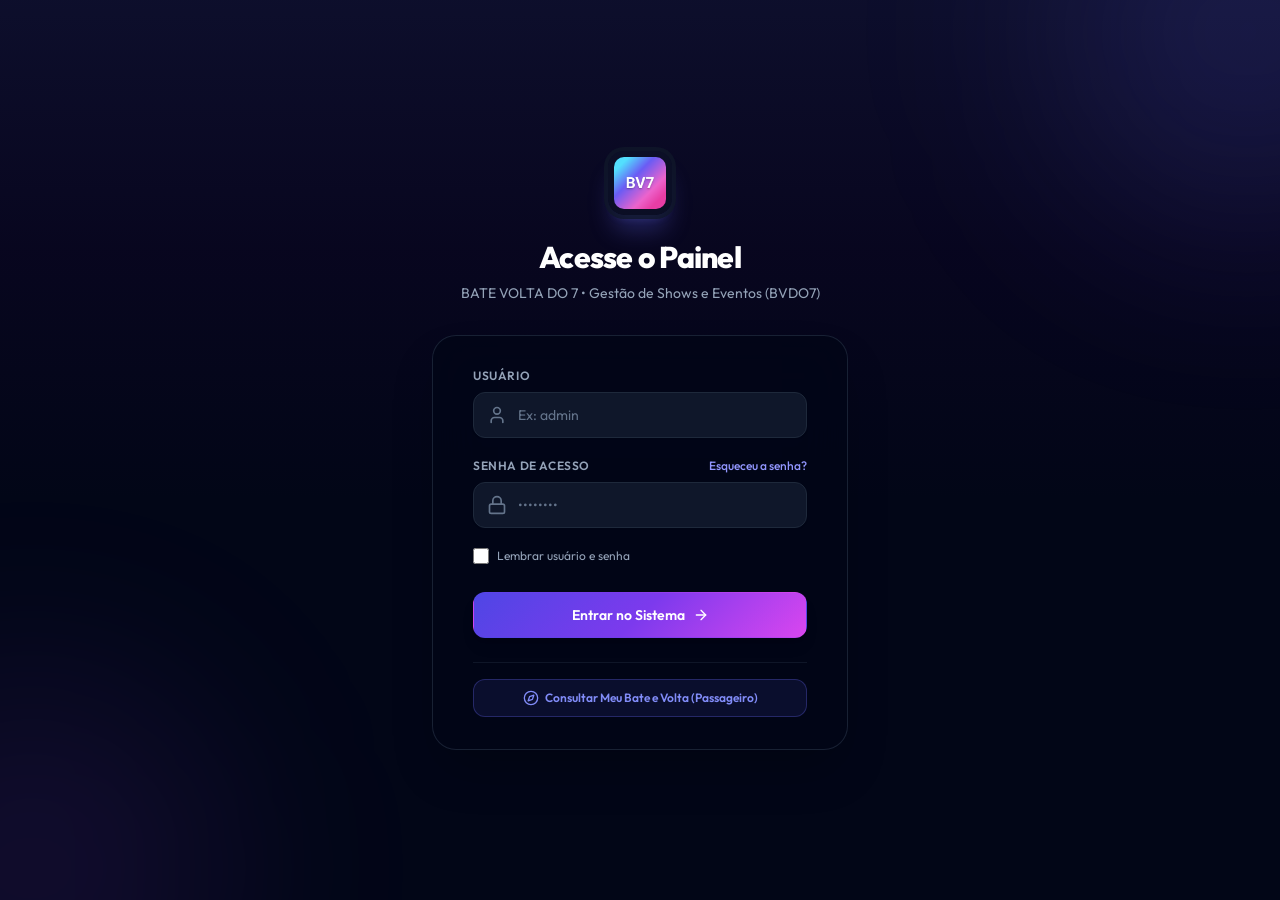
==== commit 321f70a0: "Updates" ====
--- a/index.html
+++ b/index.html
@@ -2,7 +2,8 @@
 <html lang="pt-BR" class="h-full bg-slate-50">
   <head>
     <meta charset="UTF-8" />
-    <link rel="icon" type="image/svg+xml" href="data:image/svg+xml,<svg xmlns=%22http://www.w3.org/2000/svg%22 viewBox=%220 0 100 100%22><text y=%22.9em%22 font-size=%2290%22>🚌</text></svg>" />
+    <link rel="icon" type="image/x-icon" href="./favicon.ico" />
+    <link rel="apple-touch-icon" href="./apple-touch-icon.png" />
     <meta name="viewport" content="width=device-width, initial-scale=1.0, maximum-scale=1.0, user-scalable=no, viewport-fit=cover" />
     <meta name="theme-color" content="#0f172a" />
     <meta name="apple-mobile-web-app-capable" content="yes" />
@@ -15,8 +16,19 @@
     <link href="https://fonts.googleapis.com/css2?family=Inter:wght@300;400;500;600;700&family=Outfit:wght@300;400;500;600;700;800&display=swap" rel="stylesheet" />
     
     <title>BATE VOLTA DO 7 | Gestão de Eventos e Passageiros</title>
-    <script type="module" crossorigin src="./assets/index-vgnDYs8O.js"></script>
-    <link rel="stylesheet" crossorigin href="./assets/index-BtnqIMsm.css">
+    <!-- Theme Init -->
+    <script>
+      (function() {
+        const theme = localStorage.getItem('theme');
+        if (theme === 'dark') {
+          document.documentElement.classList.add('dark');
+        } else {
+          document.documentElement.classList.remove('dark');
+        }
+      })();
+    </script>
+    <script type="module" crossorigin src="./assets/index-CSzYGIyp.js"></script>
+    <link rel="stylesheet" crossorigin href="./assets/index-CZ8SRzYj.css">
   </head>
   <body class="h-full antialiased text-slate-800">
     <div id="root" class="h-full"></div>
--- a/assets/index-CZ8SRzYj.css
+++ b/assets/index-CZ8SRzYj.css
@@ -0,0 +1 @@
+*,:before,:after{--tw-border-spacing-x: 0;--tw-border-spacing-y: 0;--tw-translate-x: 0;--tw-translate-y: 0;--tw-rotate: 0;--tw-skew-x: 0;--tw-skew-y: 0;--tw-scale-x: 1;--tw-scale-y: 1;--tw-pan-x: ;--tw-pan-y: ;--tw-pinch-zoom: ;--tw-scroll-snap-strictness: proximity;--tw-gradient-from-position: ;--tw-gradient-via-position: ;--tw-gradient-to-position: ;--tw-ordinal: ;--tw-slashed-zero: ;--tw-numeric-figure: ;--tw-numeric-spacing: ;--tw-numeric-fraction: ;--tw-ring-inset: ;--tw-ring-offset-width: 0px;--tw-ring-offset-color: #fff;--tw-ring-color: rgb(59 130 246 / .5);--tw-ring-offset-shadow: 0 0 #0000;--tw-ring-shadow: 0 0 #0000;--tw-shadow: 0 0 #0000;--tw-shadow-colored: 0 0 #0000;--tw-blur: ;--tw-brightness: ;--tw-contrast: ;--tw-grayscale: ;--tw-hue-rotate: ;--tw-invert: ;--tw-saturate: ;--tw-sepia: ;--tw-drop-shadow: ;--tw-backdrop-blur: ;--tw-backdrop-brightness: ;--tw-backdrop-contrast: ;--tw-backdrop-grayscale: ;--tw-backdrop-hue-rotate: ;--tw-backdrop-invert: ;--tw-backdrop-opacity: ;--tw-backdrop-saturate: ;--tw-backdrop-sepia: ;--tw-contain-size: ;--tw-contain-layout: ;--tw-contain-paint: ;--tw-contain-style: }::backdrop{--tw-border-spacing-x: 0;--tw-border-spacing-y: 0;--tw-translate-x: 0;--tw-translate-y: 0;--tw-rotate: 0;--tw-skew-x: 0;--tw-skew-y: 0;--tw-scale-x: 1;--tw-scale-y: 1;--tw-pan-x: ;--tw-pan-y: ;--tw-pinch-zoom: ;--tw-scroll-snap-strictness: proximity;--tw-gradient-from-position: ;--tw-gradient-via-position: ;--tw-gradient-to-position: ;--tw-ordinal: ;--tw-slashed-zero: ;--tw-numeric-figure: ;--tw-numeric-spacing: ;--tw-numeric-fraction: ;--tw-ring-inset: ;--tw-ring-offset-width: 0px;--tw-ring-offset-color: #fff;--tw-ring-color: rgb(59 130 246 / .5);--tw-ring-offset-shadow: 0 0 #0000;--tw-ring-shadow: 0 0 #0000;--tw-shadow: 0 0 #0000;--tw-shadow-colored: 0 0 #0000;--tw-blur: ;--tw-brightness: ;--tw-contrast: ;--tw-grayscale: ;--tw-hue-rotate: ;--tw-invert: ;--tw-saturate: ;--tw-sepia: ;--tw-drop-shadow: ;--tw-backdrop-blur: ;--tw-backdrop-brightness: ;--tw-backdrop-contrast: ;--tw-backdrop-grayscale: ;--tw-backdrop-hue-rotate: ;--tw-backdrop-invert: ;--tw-backdrop-opacity: ;--tw-backdrop-saturate: ;--tw-backdrop-sepia: ;--tw-contain-size: ;--tw-contain-layout: ;--tw-contain-paint: ;--tw-contain-style: }*,:before,:after{box-sizing:border-box;border-width:0;border-style:solid;border-color:#e5e7eb}:before,:after{--tw-content: ""}html,:host{line-height:1.5;-webkit-text-size-adjust:100%;-moz-tab-size:4;-o-tab-size:4;tab-size:4;font-family:Outfit,Inter,sans-serif;font-feature-settings:normal;font-variation-settings:normal;-webkit-tap-highlight-color:transparent}body{margin:0;line-height:inherit}hr{height:0;color:inherit;border-top-width:1px}abbr:where([title]){-webkit-text-decoration:underline dotted;text-decoration:underline dotted}h1,h2,h3,h4,h5,h6{font-size:inherit;font-weight:inherit}a{color:inherit;text-decoration:inherit}b,strong{font-weight:bolder}code,kbd,samp,pre{font-family:ui-monospace,SFMono-Regular,Menlo,Monaco,Consolas,Liberation Mono,Courier New,monospace;font-feature-settings:normal;font-variation-settings:normal;font-size:1em}small{font-size:80%}sub,sup{font-size:75%;line-height:0;position:relative;vertical-align:baseline}sub{bottom:-.25em}sup{top:-.5em}table{text-indent:0;border-color:inherit;border-collapse:collapse}button,input,optgroup,select,textarea{font-family:inherit;font-feature-settings:inherit;font-variation-settings:inherit;font-size:100%;font-weight:inherit;line-height:inherit;letter-spacing:inherit;color:inherit;margin:0;padding:0}button,select{text-transform:none}button,input:where([type=button]),input:where([type=reset]),input:where([type=submit]){-webkit-appearance:button;background-color:transparent;background-image:none}:-moz-focusring{outline:auto}:-moz-ui-invalid{box-shadow:none}progress{vertical-align:baseline}::-webkit-inner-spin-button,::-webkit-outer-spin-button{height:auto}[type=search]{-webkit-appearance:textfield;outline-offset:-2px}::-webkit-search-decoration{-webkit-appearance:none}::-webkit-file-upload-button{-webkit-appearance:button;font:inherit}summary{display:list-item}blockquote,dl,dd,h1,h2,h3,h4,h5,h6,hr,figure,p,pre{margin:0}fieldset{margin:0;padding:0}legend{padding:0}ol,ul,menu{list-style:none;margin:0;padding:0}dialog{padding:0}textarea{resize:vertical}input::-moz-placeholder,textarea::-moz-placeholder{opacity:1;color:#9ca3af}input::placeholder,textarea::placeholder{opacity:1;color:#9ca3af}button,[role=button]{cursor:pointer}:disabled{cursor:default}img,svg,video,canvas,audio,iframe,embed,object{display:block;vertical-align:middle}img,video{max-width:100%;height:auto}[hidden]:where(:not([hidden=until-found])){display:none}html,body{height:100%;overscroll-behavior-y:contain;-webkit-tap-highlight-color:transparent;-moz-user-select:none;user-select:none;-webkit-user-select:none;font-family:Outfit,Inter,system-ui,-apple-system,BlinkMacSystemFont,Segoe UI,Roboto,Oxygen,Ubuntu,Cantarell,sans-serif}input,textarea,select,[contenteditable=true],.selectable-text{-moz-user-select:text!important;user-select:text!important;-webkit-user-select:text!important}.container{width:100%}@media (min-width: 640px){.container{max-width:640px}}@media (min-width: 768px){.container{max-width:768px}}@media (min-width: 1024px){.container{max-width:1024px}}@media (min-width: 1280px){.container{max-width:1280px}}@media (min-width: 1536px){.container{max-width:1536px}}.sr-only{position:absolute;width:1px;height:1px;padding:0;margin:-1px;overflow:hidden;clip:rect(0,0,0,0);white-space:nowrap;border-width:0}.pointer-events-none{pointer-events:none}.visible{visibility:visible}.collapse{visibility:collapse}.static{position:static}.fixed{position:fixed}.absolute{position:absolute}.relative{position:relative}.sticky{position:sticky}.inset-0{top:0;right:0;bottom:0;left:0}.inset-x-0{left:0;right:0}.inset-y-0{top:0;bottom:0}.-bottom-1\.5{bottom:-.375rem}.-bottom-40{bottom:-10rem}.-left-40{left:-10rem}.-right-40{right:-10rem}.-top-40{top:-10rem}.bottom-0{bottom:0}.left-0{left:0}.left-3{left:.75rem}.left-3\.5{left:.875rem}.left-4{left:1rem}.right-0{right:0}.right-3{right:.75rem}.right-3\.5{right:.875rem}.right-4{right:1rem}.right-5{right:1.25rem}.right-6{right:1.5rem}.top-0{top:0}.top-1\/2{top:50%}.top-2\.5{top:.625rem}.top-3{top:.75rem}.top-3\.5{top:.875rem}.top-4{top:1rem}.top-5{top:1.25rem}.top-6{top:1.5rem}.z-10{z-index:10}.z-20{z-index:20}.z-30{z-index:30}.z-40{z-index:40}.z-50{z-index:50}.z-\[99999\]{z-index:99999}.col-span-2{grid-column:span 2 / span 2}.col-span-3{grid-column:span 3 / span 3}.-mx-4{margin-left:-1rem;margin-right:-1rem}.mx-2{margin-left:.5rem;margin-right:.5rem}.mx-auto{margin-left:auto;margin-right:auto}.mb-0\.5{margin-bottom:.125rem}.mb-1{margin-bottom:.25rem}.mb-1\.5{margin-bottom:.375rem}.mb-2{margin-bottom:.5rem}.mb-3{margin-bottom:.75rem}.mb-3\.5{margin-bottom:.875rem}.mb-4{margin-bottom:1rem}.mb-5{margin-bottom:1.25rem}.mb-6{margin-bottom:1.5rem}.mb-8{margin-bottom:2rem}.ml-0\.5{margin-left:.125rem}.ml-2{margin-left:.5rem}.ml-auto{margin-left:auto}.mr-4{margin-right:1rem}.mt-0\.5{margin-top:.125rem}.mt-1{margin-top:.25rem}.mt-10{margin-top:2.5rem}.mt-16{margin-top:4rem}.mt-2{margin-top:.5rem}.mt-3{margin-top:.75rem}.mt-4{margin-top:1rem}.mt-5{margin-top:1.25rem}.mt-6{margin-top:1.5rem}.mt-8{margin-top:2rem}.line-clamp-2{overflow:hidden;display:-webkit-box;-webkit-box-orient:vertical;-webkit-line-clamp:2}.block{display:block}.inline-block{display:inline-block}.inline{display:inline}.flex{display:flex}.inline-flex{display:inline-flex}.table{display:table}.grid{display:grid}.hidden{display:none}.h-1{height:.25rem}.h-1\.5{height:.375rem}.h-10{height:2.5rem}.h-11{height:2.75rem}.h-12{height:3rem}.h-14{height:3.5rem}.h-16{height:4rem}.h-2{height:.5rem}.h-2\.5{height:.625rem}.h-20{height:5rem}.h-3{height:.75rem}.h-3\.5{height:.875rem}.h-32{height:8rem}.h-4{height:1rem}.h-40{height:10rem}.h-44{height:11rem}.h-5{height:1.25rem}.h-6{height:1.5rem}.h-7{height:1.75rem}.h-8{height:2rem}.h-9{height:2.25rem}.h-96{height:24rem}.h-\[500px\]{height:500px}.h-full{height:100%}.max-h-40{max-height:10rem}.max-h-48{max-height:12rem}.max-h-60{max-height:15rem}.max-h-80{max-height:20rem}.max-h-\[120px\]{max-height:120px}.max-h-\[400px\]{max-height:400px}.max-h-\[92vh\]{max-height:92vh}.min-h-\[1123px\]{min-height:1123px}.min-h-\[500px\]{min-height:500px}.min-h-\[90px\]{min-height:90px}.min-h-screen{min-height:100vh}.w-1{width:.25rem}.w-1\/2{width:50%}.w-1\/3{width:33.333333%}.w-1\/4{width:25%}.w-10{width:2.5rem}.w-11{width:2.75rem}.w-12{width:3rem}.w-14{width:3.5rem}.w-16{width:4rem}.w-2\.5{width:.625rem}.w-2\/3{width:66.666667%}.w-24{width:6rem}.w-28{width:7rem}.w-3{width:.75rem}.w-3\.5{width:.875rem}.w-32{width:8rem}.w-36{width:9rem}.w-4{width:1rem}.w-40{width:10rem}.w-5{width:1.25rem}.w-6{width:1.5rem}.w-7{width:1.75rem}.w-8{width:2rem}.w-9{width:2.25rem}.w-96{width:24rem}.w-\[794px\]{width:794px}.w-fit{width:-moz-fit-content;width:fit-content}.w-full{width:100%}.w-px{width:1px}.min-w-0{min-width:0px}.min-w-\[150px\]{min-width:150px}.min-w-\[170px\]{min-width:170px}.max-w-2xl{max-width:42rem}.max-w-4xl{max-width:56rem}.max-w-7xl{max-width:80rem}.max-w-\[120px\]{max-width:120px}.max-w-\[130px\]{max-width:130px}.max-w-\[150px\]{max-width:150px}.max-w-\[180px\]{max-width:180px}.max-w-\[200px\]{max-width:200px}.max-w-\[240px\]{max-width:240px}.max-w-\[260px\]{max-width:260px}.max-w-lg{max-width:32rem}.max-w-md{max-width:28rem}.max-w-sm{max-width:24rem}.flex-1{flex:1 1 0%}.shrink-0{flex-shrink:0}.flex-grow{flex-grow:1}.border-collapse{border-collapse:collapse}.origin-left{transform-origin:left}.origin-top{transform-origin:top}.-translate-y-1\/2{--tw-translate-y: -50%;transform:translate(var(--tw-translate-x),var(--tw-translate-y)) rotate(var(--tw-rotate)) skew(var(--tw-skew-x)) skewY(var(--tw-skew-y)) scaleX(var(--tw-scale-x)) scaleY(var(--tw-scale-y))}.translate-x-0{--tw-translate-x: 0px;transform:translate(var(--tw-translate-x),var(--tw-translate-y)) rotate(var(--tw-rotate)) skew(var(--tw-skew-x)) skewY(var(--tw-skew-y)) scaleX(var(--tw-scale-x)) scaleY(var(--tw-scale-y))}.translate-x-4{--tw-translate-x: 1rem;transform:translate(var(--tw-translate-x),var(--tw-translate-y)) rotate(var(--tw-rotate)) skew(var(--tw-skew-x)) skewY(var(--tw-skew-y)) scaleX(var(--tw-scale-x)) scaleY(var(--tw-scale-y))}.-rotate-90{--tw-rotate: -90deg;transform:translate(var(--tw-translate-x),var(--tw-translate-y)) rotate(var(--tw-rotate)) skew(var(--tw-skew-x)) skewY(var(--tw-skew-y)) scaleX(var(--tw-scale-x)) scaleY(var(--tw-scale-y))}.scale-100{--tw-scale-x: 1;--tw-scale-y: 1;transform:translate(var(--tw-translate-x),var(--tw-translate-y)) rotate(var(--tw-rotate)) skew(var(--tw-skew-x)) skewY(var(--tw-skew-y)) scaleX(var(--tw-scale-x)) scaleY(var(--tw-scale-y))}.scale-105{--tw-scale-x: 1.05;--tw-scale-y: 1.05;transform:translate(var(--tw-translate-x),var(--tw-translate-y)) rotate(var(--tw-rotate)) skew(var(--tw-skew-x)) skewY(var(--tw-skew-y)) scaleX(var(--tw-scale-x)) scaleY(var(--tw-scale-y))}.scale-90{--tw-scale-x: .9;--tw-scale-y: .9;transform:translate(var(--tw-translate-x),var(--tw-translate-y)) rotate(var(--tw-rotate)) skew(var(--tw-skew-x)) skewY(var(--tw-skew-y)) scaleX(var(--tw-scale-x)) scaleY(var(--tw-scale-y))}.scale-\[1\.06\]{--tw-scale-x: 1.06;--tw-scale-y: 1.06;transform:translate(var(--tw-translate-x),var(--tw-translate-y)) rotate(var(--tw-rotate)) skew(var(--tw-skew-x)) skewY(var(--tw-skew-y)) scaleX(var(--tw-scale-x)) scaleY(var(--tw-scale-y))}.transform{transform:translate(var(--tw-translate-x),var(--tw-translate-y)) rotate(var(--tw-rotate)) skew(var(--tw-skew-x)) skewY(var(--tw-skew-y)) scaleX(var(--tw-scale-x)) scaleY(var(--tw-scale-y))}@keyframes pulse{50%{opacity:.5}}.animate-pulse{animation:pulse 2s cubic-bezier(.4,0,.6,1) infinite}@keyframes spin{to{transform:rotate(360deg)}}.animate-spin{animation:spin 1s linear infinite}.cursor-not-allowed{cursor:not-allowed}.cursor-pointer{cursor:pointer}.select-none{-webkit-user-select:none;-moz-user-select:none;user-select:none}.select-text{-webkit-user-select:text;-moz-user-select:text;user-select:text}.select-all{-webkit-user-select:all;-moz-user-select:all;user-select:all}.resize-none{resize:none}.grid-cols-1{grid-template-columns:repeat(1,minmax(0,1fr))}.grid-cols-2{grid-template-columns:repeat(2,minmax(0,1fr))}.grid-cols-3{grid-template-columns:repeat(3,minmax(0,1fr))}.flex-col{flex-direction:column}.flex-wrap{flex-wrap:wrap}.flex-nowrap{flex-wrap:nowrap}.items-start{align-items:flex-start}.items-end{align-items:flex-end}.items-center{align-items:center}.items-baseline{align-items:baseline}.items-stretch{align-items:stretch}.justify-start{justify-content:flex-start}.justify-end{justify-content:flex-end}.justify-center{justify-content:center}.justify-between{justify-content:space-between}.justify-around{justify-content:space-around}.gap-0{gap:0px}.gap-0\.5{gap:.125rem}.gap-1{gap:.25rem}.gap-1\.5{gap:.375rem}.gap-2{gap:.5rem}.gap-2\.5{gap:.625rem}.gap-3{gap:.75rem}.gap-3\.5{gap:.875rem}.gap-4{gap:1rem}.gap-5{gap:1.25rem}.gap-6{gap:1.5rem}.gap-x-2{-moz-column-gap:.5rem;column-gap:.5rem}.gap-x-3{-moz-column-gap:.75rem;column-gap:.75rem}.gap-x-4{-moz-column-gap:1rem;column-gap:1rem}.gap-x-6{-moz-column-gap:1.5rem;column-gap:1.5rem}.gap-y-1{row-gap:.25rem}.gap-y-1\.5{row-gap:.375rem}.gap-y-2{row-gap:.5rem}.gap-y-4{row-gap:1rem}.space-y-1>:not([hidden])~:not([hidden]){--tw-space-y-reverse: 0;margin-top:calc(.25rem * calc(1 - var(--tw-space-y-reverse)));margin-bottom:calc(.25rem * var(--tw-space-y-reverse))}.space-y-1\.5>:not([hidden])~:not([hidden]){--tw-space-y-reverse: 0;margin-top:calc(.375rem * calc(1 - var(--tw-space-y-reverse)));margin-bottom:calc(.375rem * var(--tw-space-y-reverse))}.space-y-2>:not([hidden])~:not([hidden]){--tw-space-y-reverse: 0;margin-top:calc(.5rem * calc(1 - var(--tw-space-y-reverse)));margin-bottom:calc(.5rem * var(--tw-space-y-reverse))}.space-y-2\.5>:not([hidden])~:not([hidden]){--tw-space-y-reverse: 0;margin-top:calc(.625rem * calc(1 - var(--tw-space-y-reverse)));margin-bottom:calc(.625rem * var(--tw-space-y-reverse))}.space-y-3>:not([hidden])~:not([hidden]){--tw-space-y-reverse: 0;margin-top:calc(.75rem * calc(1 - var(--tw-space-y-reverse)));margin-bottom:calc(.75rem * var(--tw-space-y-reverse))}.space-y-3\.5>:not([hidden])~:not([hidden]){--tw-space-y-reverse: 0;margin-top:calc(.875rem * calc(1 - var(--tw-space-y-reverse)));margin-bottom:calc(.875rem * var(--tw-space-y-reverse))}.space-y-4>:not([hidden])~:not([hidden]){--tw-space-y-reverse: 0;margin-top:calc(1rem * calc(1 - var(--tw-space-y-reverse)));margin-bottom:calc(1rem * var(--tw-space-y-reverse))}.space-y-5>:not([hidden])~:not([hidden]){--tw-space-y-reverse: 0;margin-top:calc(1.25rem * calc(1 - var(--tw-space-y-reverse)));margin-bottom:calc(1.25rem * var(--tw-space-y-reverse))}.space-y-6>:not([hidden])~:not([hidden]){--tw-space-y-reverse: 0;margin-top:calc(1.5rem * calc(1 - var(--tw-space-y-reverse)));margin-bottom:calc(1.5rem * var(--tw-space-y-reverse))}.space-y-8>:not([hidden])~:not([hidden]){--tw-space-y-reverse: 0;margin-top:calc(2rem * calc(1 - var(--tw-space-y-reverse)));margin-bottom:calc(2rem * var(--tw-space-y-reverse))}.divide-y>:not([hidden])~:not([hidden]){--tw-divide-y-reverse: 0;border-top-width:calc(1px * calc(1 - var(--tw-divide-y-reverse)));border-bottom-width:calc(1px * var(--tw-divide-y-reverse))}.divide-slate-100>:not([hidden])~:not([hidden]){--tw-divide-opacity: 1;border-color:rgb(241 245 249 / var(--tw-divide-opacity, 1))}.divide-slate-200>:not([hidden])~:not([hidden]){--tw-divide-opacity: 1;border-color:rgb(226 232 240 / var(--tw-divide-opacity, 1))}.divide-slate-50>:not([hidden])~:not([hidden]){--tw-divide-opacity: 1;border-color:rgb(248 250 252 / var(--tw-divide-opacity, 1))}.self-end{align-self:flex-end}.self-stretch{align-self:stretch}.overflow-hidden{overflow:hidden}.overflow-x-auto{overflow-x:auto}.overflow-y-auto{overflow-y:auto}.truncate{overflow:hidden;text-overflow:ellipsis;white-space:nowrap}.whitespace-pre-line{white-space:pre-line}.break-words{overflow-wrap:break-word}.rounded{border-radius:.25rem}.rounded-2xl{border-radius:1rem}.rounded-3xl{border-radius:1.5rem}.rounded-full{border-radius:9999px}.rounded-lg{border-radius:.5rem}.rounded-md{border-radius:.375rem}.rounded-xl{border-radius:.75rem}.rounded-b-2xl{border-bottom-right-radius:1rem;border-bottom-left-radius:1rem}.rounded-t-\[24px\]{border-top-left-radius:24px;border-top-right-radius:24px}.rounded-t-\[40px\]{border-top-left-radius:40px;border-top-right-radius:40px}.border{border-width:1px}.border-2{border-width:2px}.border-x{border-left-width:1px;border-right-width:1px}.border-b{border-bottom-width:1px}.border-b-2{border-bottom-width:2px}.border-r{border-right-width:1px}.border-t{border-top-width:1px}.border-t-0{border-top-width:0px}.border-dashed{border-style:dashed}.border-dotted{border-style:dotted}.border-none{border-style:none}.border-amber-100{--tw-border-opacity: 1;border-color:rgb(254 243 199 / var(--tw-border-opacity, 1))}.border-amber-100\/40{border-color:#fef3c766}.border-amber-200{--tw-border-opacity: 1;border-color:rgb(253 230 138 / var(--tw-border-opacity, 1))}.border-amber-500\/20{border-color:#f59e0b33}.border-amber-500\/30{border-color:#f59e0b4d}.border-amber-600{--tw-border-opacity: 1;border-color:rgb(217 119 6 / var(--tw-border-opacity, 1))}.border-black{--tw-border-opacity: 1;border-color:rgb(0 0 0 / var(--tw-border-opacity, 1))}.border-brand-100{--tw-border-opacity: 1;border-color:rgb(235 236 255 / var(--tw-border-opacity, 1))}.border-brand-100\/30{border-color:#ebecff4d}.border-brand-100\/50{border-color:#ebecff80}.border-brand-200{--tw-border-opacity: 1;border-color:rgb(217 219 255 / var(--tw-border-opacity, 1))}.border-brand-500{--tw-border-opacity: 1;border-color:rgb(99 102 241 / var(--tw-border-opacity, 1))}.border-brand-600{--tw-border-opacity: 1;border-color:rgb(79 70 229 / var(--tw-border-opacity, 1))}.border-emerald-100{--tw-border-opacity: 1;border-color:rgb(209 250 229 / var(--tw-border-opacity, 1))}.border-emerald-100\/40{border-color:#d1fae566}.border-emerald-200{--tw-border-opacity: 1;border-color:rgb(167 243 208 / var(--tw-border-opacity, 1))}.border-emerald-200\/50{border-color:#a7f3d080}.border-emerald-400\/30{border-color:#34d3994d}.border-emerald-500\/20{border-color:#10b98133}.border-emerald-600{--tw-border-opacity: 1;border-color:rgb(5 150 105 / var(--tw-border-opacity, 1))}.border-indigo-100{--tw-border-opacity: 1;border-color:rgb(224 231 255 / var(--tw-border-opacity, 1))}.border-indigo-100\/35{border-color:#e0e7ff59}.border-indigo-100\/40{border-color:#e0e7ff66}.border-indigo-100\/50{border-color:#e0e7ff80}.border-indigo-100\/60{border-color:#e0e7ff99}.border-indigo-200\/50{border-color:#c7d2fe80}.border-indigo-500{--tw-border-opacity: 1;border-color:rgb(99 102 241 / var(--tw-border-opacity, 1))}.border-indigo-500\/20{border-color:#6366f133}.border-indigo-500\/30{border-color:#6366f14d}.border-indigo-600{--tw-border-opacity: 1;border-color:rgb(79 70 229 / var(--tw-border-opacity, 1))}.border-rose-100{--tw-border-opacity: 1;border-color:rgb(255 228 230 / var(--tw-border-opacity, 1))}.border-rose-200{--tw-border-opacity: 1;border-color:rgb(254 205 211 / var(--tw-border-opacity, 1))}.border-rose-400\/30{border-color:#fb71854d}.border-rose-500\/20{border-color:#f43f5e33}.border-rose-600{--tw-border-opacity: 1;border-color:rgb(225 29 72 / var(--tw-border-opacity, 1))}.border-slate-100{--tw-border-opacity: 1;border-color:rgb(241 245 249 / var(--tw-border-opacity, 1))}.border-slate-100\/50{border-color:#f1f5f980}.border-slate-200{--tw-border-opacity: 1;border-color:rgb(226 232 240 / var(--tw-border-opacity, 1))}.border-slate-200\/40{border-color:#e2e8f066}.border-slate-200\/50{border-color:#e2e8f080}.border-slate-200\/60{border-color:#e2e8f099}.border-slate-300{--tw-border-opacity: 1;border-color:rgb(203 213 225 / var(--tw-border-opacity, 1))}.border-slate-400{--tw-border-opacity: 1;border-color:rgb(148 163 184 / var(--tw-border-opacity, 1))}.border-slate-50{--tw-border-opacity: 1;border-color:rgb(248 250 252 / var(--tw-border-opacity, 1))}.border-slate-700{--tw-border-opacity: 1;border-color:rgb(51 65 85 / var(--tw-border-opacity, 1))}.border-slate-700\/30{border-color:#3341554d}.border-slate-700\/40{border-color:#33415566}.border-slate-700\/50{border-color:#33415580}.border-slate-800{--tw-border-opacity: 1;border-color:rgb(30 41 59 / var(--tw-border-opacity, 1))}.border-slate-800\/50{border-color:#1e293b80}.border-slate-800\/80{border-color:#1e293bcc}.border-slate-900{--tw-border-opacity: 1;border-color:rgb(15 23 42 / var(--tw-border-opacity, 1))}.border-transparent{border-color:transparent}.border-white\/10{border-color:#ffffff1a}.border-white\/20{border-color:#fff3}.bg-\[\#f8fafc\]{--tw-bg-opacity: 1;background-color:rgb(248 250 252 / var(--tw-bg-opacity, 1))}.bg-amber-50{--tw-bg-opacity: 1;background-color:rgb(255 251 235 / var(--tw-bg-opacity, 1))}.bg-amber-500{--tw-bg-opacity: 1;background-color:rgb(245 158 11 / var(--tw-bg-opacity, 1))}.bg-amber-500\/10{background-color:#f59e0b1a}.bg-black\/60{background-color:#0009}.bg-brand-50{--tw-bg-opacity: 1;background-color:rgb(244 244 255 / var(--tw-bg-opacity, 1))}.bg-brand-50\/20{background-color:#f4f4ff33}.bg-brand-50\/50{background-color:#f4f4ff80}.bg-brand-500{--tw-bg-opacity: 1;background-color:rgb(99 102 241 / var(--tw-bg-opacity, 1))}.bg-brand-600{--tw-bg-opacity: 1;background-color:rgb(79 70 229 / var(--tw-bg-opacity, 1))}.bg-emerald-100{--tw-bg-opacity: 1;background-color:rgb(209 250 229 / var(--tw-bg-opacity, 1))}.bg-emerald-50{--tw-bg-opacity: 1;background-color:rgb(236 253 245 / var(--tw-bg-opacity, 1))}.bg-emerald-50\/20{background-color:#ecfdf533}.bg-emerald-50\/50{background-color:#ecfdf580}.bg-emerald-500{--tw-bg-opacity: 1;background-color:rgb(16 185 129 / var(--tw-bg-opacity, 1))}.bg-emerald-500\/10{background-color:#10b9811a}.bg-emerald-600{--tw-bg-opacity: 1;background-color:rgb(5 150 105 / var(--tw-bg-opacity, 1))}.bg-emerald-600\/90{background-color:#059669e6}.bg-indigo-400{--tw-bg-opacity: 1;background-color:rgb(129 140 248 / var(--tw-bg-opacity, 1))}.bg-indigo-50{--tw-bg-opacity: 1;background-color:rgb(238 242 255 / var(--tw-bg-opacity, 1))}.bg-indigo-50\/20{background-color:#eef2ff33}.bg-indigo-500\/10{background-color:#6366f11a}.bg-indigo-500\/15{background-color:#6366f126}.bg-indigo-600{--tw-bg-opacity: 1;background-color:rgb(79 70 229 / var(--tw-bg-opacity, 1))}.bg-indigo-600\/20{background-color:#4f46e533}.bg-purple-500\/10{background-color:#a855f71a}.bg-rose-50{--tw-bg-opacity: 1;background-color:rgb(255 241 242 / var(--tw-bg-opacity, 1))}.bg-rose-50\/50{background-color:#fff1f280}.bg-rose-500{--tw-bg-opacity: 1;background-color:rgb(244 63 94 / var(--tw-bg-opacity, 1))}.bg-rose-500\/15{background-color:#f43f5e26}.bg-rose-600{--tw-bg-opacity: 1;background-color:rgb(225 29 72 / var(--tw-bg-opacity, 1))}.bg-slate-100{--tw-bg-opacity: 1;background-color:rgb(241 245 249 / var(--tw-bg-opacity, 1))}.bg-slate-100\/30{background-color:#f1f5f94d}.bg-slate-200{--tw-bg-opacity: 1;background-color:rgb(226 232 240 / var(--tw-bg-opacity, 1))}.bg-slate-200\/50{background-color:#e2e8f080}.bg-slate-200\/60{background-color:#e2e8f099}.bg-slate-300{--tw-bg-opacity: 1;background-color:rgb(203 213 225 / var(--tw-bg-opacity, 1))}.bg-slate-50{--tw-bg-opacity: 1;background-color:rgb(248 250 252 / var(--tw-bg-opacity, 1))}.bg-slate-50\/20{background-color:#f8fafc33}.bg-slate-50\/50{background-color:#f8fafc80}.bg-slate-50\/60{background-color:#f8fafc99}.bg-slate-800{--tw-bg-opacity: 1;background-color:rgb(30 41 59 / var(--tw-bg-opacity, 1))}.bg-slate-800\/30{background-color:#1e293b4d}.bg-slate-800\/50{background-color:#1e293b80}.bg-slate-900{--tw-bg-opacity: 1;background-color:rgb(15 23 42 / var(--tw-bg-opacity, 1))}.bg-slate-900\/50{background-color:#0f172a80}.bg-slate-900\/60{background-color:#0f172a99}.bg-slate-950{--tw-bg-opacity: 1;background-color:rgb(2 6 23 / var(--tw-bg-opacity, 1))}.bg-slate-950\/40{background-color:#02061766}.bg-slate-950\/80{background-color:#020617cc}.bg-transparent{background-color:transparent}.bg-violet-50{--tw-bg-opacity: 1;background-color:rgb(245 243 255 / var(--tw-bg-opacity, 1))}.bg-white{--tw-bg-opacity: 1;background-color:rgb(255 255 255 / var(--tw-bg-opacity, 1))}.bg-white\/70{background-color:#ffffffb3}.bg-white\/95{background-color:#fffffff2}.bg-gradient-to-b{background-image:linear-gradient(to bottom,var(--tw-gradient-stops))}.bg-gradient-to-br{background-image:linear-gradient(to bottom right,var(--tw-gradient-stops))}.bg-gradient-to-r{background-image:linear-gradient(to right,var(--tw-gradient-stops))}.bg-gradient-to-tr{background-image:linear-gradient(to top right,var(--tw-gradient-stops))}.from-brand-600{--tw-gradient-from: #4f46e5 var(--tw-gradient-from-position);--tw-gradient-to: rgb(79 70 229 / 0) var(--tw-gradient-to-position);--tw-gradient-stops: var(--tw-gradient-from), var(--tw-gradient-to)}.from-indigo-600\/15{--tw-gradient-from: rgb(79 70 229 / .15) var(--tw-gradient-from-position);--tw-gradient-to: rgb(79 70 229 / 0) var(--tw-gradient-to-position);--tw-gradient-stops: var(--tw-gradient-from), var(--tw-gradient-to)}.from-indigo-950\/40{--tw-gradient-from: rgb(30 27 75 / .4) var(--tw-gradient-from-position);--tw-gradient-to: rgb(30 27 75 / 0) var(--tw-gradient-to-position);--tw-gradient-stops: var(--tw-gradient-from), var(--tw-gradient-to)}.from-slate-800{--tw-gradient-from: #1e293b var(--tw-gradient-from-position);--tw-gradient-to: rgb(30 41 59 / 0) var(--tw-gradient-to-position);--tw-gradient-stops: var(--tw-gradient-from), var(--tw-gradient-to)}.via-purple-950\/10{--tw-gradient-to: rgb(59 7 100 / 0) var(--tw-gradient-to-position);--tw-gradient-stops: var(--tw-gradient-from), rgb(59 7 100 / .1) var(--tw-gradient-via-position), var(--tw-gradient-to)}.to-brand-600\/10{--tw-gradient-to: rgb(79 70 229 / .1) var(--tw-gradient-to-position)}.to-indigo-600{--tw-gradient-to: #4f46e5 var(--tw-gradient-to-position)}.to-indigo-700{--tw-gradient-to: #4338ca var(--tw-gradient-to-position)}.to-slate-900{--tw-gradient-to: #0f172a var(--tw-gradient-to-position)}.to-transparent{--tw-gradient-to: transparent var(--tw-gradient-to-position)}.fill-current{fill:currentColor}.fill-transparent{fill:transparent}.stroke-brand-500{stroke:#6366f1}.stroke-slate-100{stroke:#f1f5f9}.object-contain{-o-object-fit:contain;object-fit:contain}.object-cover{-o-object-fit:cover;object-fit:cover}.p-0{padding:0}.p-0\.5{padding:.125rem}.p-1{padding:.25rem}.p-1\.5{padding:.375rem}.p-10{padding:2.5rem}.p-12{padding:3rem}.p-2{padding:.5rem}.p-2\.5{padding:.625rem}.p-3{padding:.75rem}.p-3\.5{padding:.875rem}.p-4{padding:1rem}.p-5{padding:1.25rem}.p-6{padding:1.5rem}.p-8{padding:2rem}.px-0\.5{padding-left:.125rem;padding-right:.125rem}.px-1\.5{padding-left:.375rem;padding-right:.375rem}.px-2{padding-left:.5rem;padding-right:.5rem}.px-2\.5{padding-left:.625rem;padding-right:.625rem}.px-3{padding-left:.75rem;padding-right:.75rem}.px-3\.5{padding-left:.875rem;padding-right:.875rem}.px-4{padding-left:1rem;padding-right:1rem}.px-5{padding-left:1.25rem;padding-right:1.25rem}.px-6{padding-left:1.5rem;padding-right:1.5rem}.px-8{padding-left:2rem;padding-right:2rem}.py-0\.5{padding-top:.125rem;padding-bottom:.125rem}.py-1{padding-top:.25rem;padding-bottom:.25rem}.py-1\.5{padding-top:.375rem;padding-bottom:.375rem}.py-10{padding-top:2.5rem;padding-bottom:2.5rem}.py-12{padding-top:3rem;padding-bottom:3rem}.py-2{padding-top:.5rem;padding-bottom:.5rem}.py-2\.5{padding-top:.625rem;padding-bottom:.625rem}.py-20{padding-top:5rem;padding-bottom:5rem}.py-3{padding-top:.75rem;padding-bottom:.75rem}.py-3\.5{padding-top:.875rem;padding-bottom:.875rem}.py-4{padding-top:1rem;padding-bottom:1rem}.py-5{padding-top:1.25rem;padding-bottom:1.25rem}.py-6{padding-top:1.5rem;padding-bottom:1.5rem}.py-8{padding-top:2rem;padding-bottom:2rem}.pb-12{padding-bottom:3rem}.pb-2{padding-bottom:.5rem}.pb-2\.5{padding-bottom:.625rem}.pb-24{padding-bottom:6rem}.pb-3{padding-bottom:.75rem}.pb-4{padding-bottom:1rem}.pb-5{padding-bottom:1.25rem}.pl-1\.5{padding-left:.375rem}.pl-10{padding-left:2.5rem}.pl-11{padding-left:2.75rem}.pl-3\.5{padding-left:.875rem}.pl-9{padding-left:2.25rem}.pr-1{padding-right:.25rem}.pr-10{padding-right:2.5rem}.pr-16{padding-right:4rem}.pr-4{padding-right:1rem}.pt-0\.5{padding-top:.125rem}.pt-1{padding-top:.25rem}.pt-1\.5{padding-top:.375rem}.pt-2{padding-top:.5rem}.pt-2\.5{padding-top:.625rem}.pt-3{padding-top:.75rem}.pt-4{padding-top:1rem}.pt-6{padding-top:1.5rem}.text-left{text-align:left}.text-center{text-align:center}.text-right{text-align:right}.align-middle{vertical-align:middle}.font-mono{font-family:ui-monospace,SFMono-Regular,Menlo,Monaco,Consolas,Liberation Mono,Courier New,monospace}.font-sans{font-family:Outfit,Inter,sans-serif}.text-2xl{font-size:1.5rem;line-height:2rem}.text-3xl{font-size:1.875rem;line-height:2.25rem}.text-\[10px\]{font-size:10px}.text-\[11px\]{font-size:11px}.text-\[5px\]{font-size:5px}.text-\[7px\]{font-size:7px}.text-\[8px\]{font-size:8px}.text-\[9px\]{font-size:9px}.text-base{font-size:1rem;line-height:1.5rem}.text-lg{font-size:1.125rem;line-height:1.75rem}.text-sm{font-size:.875rem;line-height:1.25rem}.text-xl{font-size:1.25rem;line-height:1.75rem}.text-xs{font-size:.75rem;line-height:1rem}.font-black{font-weight:900}.font-bold{font-weight:700}.font-extrabold{font-weight:800}.font-medium{font-weight:500}.font-semibold{font-weight:600}.uppercase{text-transform:uppercase}.lowercase{text-transform:lowercase}.italic{font-style:italic}.leading-none{line-height:1}.leading-normal{line-height:1.5}.leading-relaxed{line-height:1.625}.leading-snug{line-height:1.375}.leading-tight{line-height:1.25}.tracking-tight{letter-spacing:-.025em}.tracking-wide{letter-spacing:.025em}.tracking-wider{letter-spacing:.05em}.tracking-widest{letter-spacing:.1em}.text-amber-400{--tw-text-opacity: 1;color:rgb(251 191 36 / var(--tw-text-opacity, 1))}.text-amber-500{--tw-text-opacity: 1;color:rgb(245 158 11 / var(--tw-text-opacity, 1))}.text-amber-600{--tw-text-opacity: 1;color:rgb(217 119 6 / var(--tw-text-opacity, 1))}.text-amber-700{--tw-text-opacity: 1;color:rgb(180 83 9 / var(--tw-text-opacity, 1))}.text-amber-900{--tw-text-opacity: 1;color:rgb(120 53 15 / var(--tw-text-opacity, 1))}.text-black{--tw-text-opacity: 1;color:rgb(0 0 0 / var(--tw-text-opacity, 1))}.text-brand-400{--tw-text-opacity: 1;color:rgb(146 151 255 / var(--tw-text-opacity, 1))}.text-brand-500{--tw-text-opacity: 1;color:rgb(99 102 241 / var(--tw-text-opacity, 1))}.text-brand-600{--tw-text-opacity: 1;color:rgb(79 70 229 / var(--tw-text-opacity, 1))}.text-brand-700{--tw-text-opacity: 1;color:rgb(67 56 202 / var(--tw-text-opacity, 1))}.text-emerald-400{--tw-text-opacity: 1;color:rgb(52 211 153 / var(--tw-text-opacity, 1))}.text-emerald-600{--tw-text-opacity: 1;color:rgb(5 150 105 / var(--tw-text-opacity, 1))}.text-emerald-700{--tw-text-opacity: 1;color:rgb(4 120 87 / var(--tw-text-opacity, 1))}.text-emerald-800{--tw-text-opacity: 1;color:rgb(6 95 70 / var(--tw-text-opacity, 1))}.text-emerald-950{--tw-text-opacity: 1;color:rgb(2 44 34 / var(--tw-text-opacity, 1))}.text-indigo-300\/80{color:#a5b4fccc}.text-indigo-400{--tw-text-opacity: 1;color:rgb(129 140 248 / var(--tw-text-opacity, 1))}.text-indigo-600{--tw-text-opacity: 1;color:rgb(79 70 229 / var(--tw-text-opacity, 1))}.text-indigo-700{--tw-text-opacity: 1;color:rgb(67 56 202 / var(--tw-text-opacity, 1))}.text-rose-400{--tw-text-opacity: 1;color:rgb(251 113 133 / var(--tw-text-opacity, 1))}.text-rose-500{--tw-text-opacity: 1;color:rgb(244 63 94 / var(--tw-text-opacity, 1))}.text-rose-600{--tw-text-opacity: 1;color:rgb(225 29 72 / var(--tw-text-opacity, 1))}.text-rose-700{--tw-text-opacity: 1;color:rgb(190 18 60 / var(--tw-text-opacity, 1))}.text-rose-800{--tw-text-opacity: 1;color:rgb(159 18 57 / var(--tw-text-opacity, 1))}.text-slate-100{--tw-text-opacity: 1;color:rgb(241 245 249 / var(--tw-text-opacity, 1))}.text-slate-200{--tw-text-opacity: 1;color:rgb(226 232 240 / var(--tw-text-opacity, 1))}.text-slate-300{--tw-text-opacity: 1;color:rgb(203 213 225 / var(--tw-text-opacity, 1))}.text-slate-400{--tw-text-opacity: 1;color:rgb(148 163 184 / var(--tw-text-opacity, 1))}.text-slate-500{--tw-text-opacity: 1;color:rgb(100 116 139 / var(--tw-text-opacity, 1))}.text-slate-600{--tw-text-opacity: 1;color:rgb(71 85 105 / var(--tw-text-opacity, 1))}.text-slate-700{--tw-text-opacity: 1;color:rgb(51 65 85 / var(--tw-text-opacity, 1))}.text-slate-800{--tw-text-opacity: 1;color:rgb(30 41 59 / var(--tw-text-opacity, 1))}.text-slate-900{--tw-text-opacity: 1;color:rgb(15 23 42 / var(--tw-text-opacity, 1))}.text-violet-600{--tw-text-opacity: 1;color:rgb(124 58 237 / var(--tw-text-opacity, 1))}.text-white{--tw-text-opacity: 1;color:rgb(255 255 255 / var(--tw-text-opacity, 1))}.text-white\/20{color:#fff3}.text-white\/30{color:#ffffff4d}.text-white\/40{color:#fff6}.text-white\/70{color:#ffffffb3}.antialiased{-webkit-font-smoothing:antialiased;-moz-osx-font-smoothing:grayscale}.placeholder-slate-400::-moz-placeholder{--tw-placeholder-opacity: 1;color:rgb(148 163 184 / var(--tw-placeholder-opacity, 1))}.placeholder-slate-400::placeholder{--tw-placeholder-opacity: 1;color:rgb(148 163 184 / var(--tw-placeholder-opacity, 1))}.placeholder-slate-500::-moz-placeholder{--tw-placeholder-opacity: 1;color:rgb(100 116 139 / var(--tw-placeholder-opacity, 1))}.placeholder-slate-500::placeholder{--tw-placeholder-opacity: 1;color:rgb(100 116 139 / var(--tw-placeholder-opacity, 1))}.opacity-0{opacity:0}.opacity-50{opacity:.5}.opacity-65{opacity:.65}.opacity-70{opacity:.7}.opacity-80{opacity:.8}.opacity-85{opacity:.85}.shadow-2xl{--tw-shadow: 0 25px 50px -12px rgb(0 0 0 / .25);--tw-shadow-colored: 0 25px 50px -12px var(--tw-shadow-color);box-shadow:var(--tw-ring-offset-shadow, 0 0 #0000),var(--tw-ring-shadow, 0 0 #0000),var(--tw-shadow)}.shadow-\[0_-10px_35px_rgba\(0\,0\,0\,0\.06\)\]{--tw-shadow: 0 -10px 35px rgba(0,0,0,.06);--tw-shadow-colored: 0 -10px 35px var(--tw-shadow-color);box-shadow:var(--tw-ring-offset-shadow, 0 0 #0000),var(--tw-ring-shadow, 0 0 #0000),var(--tw-shadow)}.shadow-\[0_-4px_24px_rgba\(0\,0\,0\,0\.15\)\]{--tw-shadow: 0 -4px 24px rgba(0,0,0,.15);--tw-shadow-colored: 0 -4px 24px var(--tw-shadow-color);box-shadow:var(--tw-ring-offset-shadow, 0 0 #0000),var(--tw-ring-shadow, 0 0 #0000),var(--tw-shadow)}.shadow-\[0_0_8px_rgba\(129\,140\,248\,0\.6\)\]{--tw-shadow: 0 0 8px rgba(129,140,248,.6);--tw-shadow-colored: 0 0 8px var(--tw-shadow-color);box-shadow:var(--tw-ring-offset-shadow, 0 0 #0000),var(--tw-ring-shadow, 0 0 #0000),var(--tw-shadow)}.shadow-\[0_1px_3px_rgba\(0\,0\,0\,0\.02\)\]{--tw-shadow: 0 1px 3px rgba(0,0,0,.02);--tw-shadow-colored: 0 1px 3px var(--tw-shadow-color);box-shadow:var(--tw-ring-offset-shadow, 0 0 #0000),var(--tw-ring-shadow, 0 0 #0000),var(--tw-shadow)}.shadow-\[0_2px_8px_rgba\(0\,0\,0\,0\.015\)\,0_8px_16px_rgba\(0\,0\,0\,0\.01\)\]{--tw-shadow: 0 2px 8px rgba(0,0,0,.015),0 8px 16px rgba(0,0,0,.01);--tw-shadow-colored: 0 2px 8px var(--tw-shadow-color), 0 8px 16px var(--tw-shadow-color);box-shadow:var(--tw-ring-offset-shadow, 0 0 #0000),var(--tw-ring-shadow, 0 0 #0000),var(--tw-shadow)}.shadow-\[0_4px_20px_-5px_rgba\(0\,0\,0\,0\.05\)\]{--tw-shadow: 0 4px 20px -5px rgba(0,0,0,.05);--tw-shadow-colored: 0 4px 20px -5px var(--tw-shadow-color);box-shadow:var(--tw-ring-offset-shadow, 0 0 #0000),var(--tw-ring-shadow, 0 0 #0000),var(--tw-shadow)}.shadow-\[0_8px_32px_rgba\(16\,185\,129\,0\.12\)\]{--tw-shadow: 0 8px 32px rgba(16,185,129,.12);--tw-shadow-colored: 0 8px 32px var(--tw-shadow-color);box-shadow:var(--tw-ring-offset-shadow, 0 0 #0000),var(--tw-ring-shadow, 0 0 #0000),var(--tw-shadow)}.shadow-\[0_8px_32px_rgba\(244\,63\,94\,0\.12\)\]{--tw-shadow: 0 8px 32px rgba(244,63,94,.12);--tw-shadow-colored: 0 8px 32px var(--tw-shadow-color);box-shadow:var(--tw-ring-offset-shadow, 0 0 #0000),var(--tw-ring-shadow, 0 0 #0000),var(--tw-shadow)}.shadow-\[0_8px_32px_rgba\(245\,158\,11\,0\.12\)\]{--tw-shadow: 0 8px 32px rgba(245,158,11,.12);--tw-shadow-colored: 0 8px 32px var(--tw-shadow-color);box-shadow:var(--tw-ring-offset-shadow, 0 0 #0000),var(--tw-ring-shadow, 0 0 #0000),var(--tw-shadow)}.shadow-\[0_8px_32px_rgba\(99\,102\,241\,0\.12\)\]{--tw-shadow: 0 8px 32px rgba(99,102,241,.12);--tw-shadow-colored: 0 8px 32px var(--tw-shadow-color);box-shadow:var(--tw-ring-offset-shadow, 0 0 #0000),var(--tw-ring-shadow, 0 0 #0000),var(--tw-shadow)}.shadow-\[2px_0_12px_rgba\(0\,0\,0\,0\.15\)\]{--tw-shadow: 2px 0 12px rgba(0,0,0,.15);--tw-shadow-colored: 2px 0 12px var(--tw-shadow-color);box-shadow:var(--tw-ring-offset-shadow, 0 0 #0000),var(--tw-ring-shadow, 0 0 #0000),var(--tw-shadow)}.shadow-inner{--tw-shadow: inset 0 2px 4px 0 rgb(0 0 0 / .05);--tw-shadow-colored: inset 0 2px 4px 0 var(--tw-shadow-color);box-shadow:var(--tw-ring-offset-shadow, 0 0 #0000),var(--tw-ring-shadow, 0 0 #0000),var(--tw-shadow)}.shadow-lg{--tw-shadow: 0 10px 15px -3px rgb(0 0 0 / .1), 0 4px 6px -4px rgb(0 0 0 / .1);--tw-shadow-colored: 0 10px 15px -3px var(--tw-shadow-color), 0 4px 6px -4px var(--tw-shadow-color);box-shadow:var(--tw-ring-offset-shadow, 0 0 #0000),var(--tw-ring-shadow, 0 0 #0000),var(--tw-shadow)}.shadow-md{--tw-shadow: 0 4px 6px -1px rgb(0 0 0 / .1), 0 2px 4px -2px rgb(0 0 0 / .1);--tw-shadow-colored: 0 4px 6px -1px var(--tw-shadow-color), 0 2px 4px -2px var(--tw-shadow-color);box-shadow:var(--tw-ring-offset-shadow, 0 0 #0000),var(--tw-ring-shadow, 0 0 #0000),var(--tw-shadow)}.shadow-sm{--tw-shadow: 0 1px 2px 0 rgb(0 0 0 / .05);--tw-shadow-colored: 0 1px 2px 0 var(--tw-shadow-color);box-shadow:var(--tw-ring-offset-shadow, 0 0 #0000),var(--tw-ring-shadow, 0 0 #0000),var(--tw-shadow)}.shadow-xl{--tw-shadow: 0 20px 25px -5px rgb(0 0 0 / .1), 0 8px 10px -6px rgb(0 0 0 / .1);--tw-shadow-colored: 0 20px 25px -5px var(--tw-shadow-color), 0 8px 10px -6px var(--tw-shadow-color);box-shadow:var(--tw-ring-offset-shadow, 0 0 #0000),var(--tw-ring-shadow, 0 0 #0000),var(--tw-shadow)}.shadow-emerald-600\/10{--tw-shadow-color: rgb(5 150 105 / .1);--tw-shadow: var(--tw-shadow-colored)}.shadow-indigo-500\/10{--tw-shadow-color: rgb(99 102 241 / .1);--tw-shadow: var(--tw-shadow-colored)}.shadow-indigo-500\/20{--tw-shadow-color: rgb(99 102 241 / .2);--tw-shadow: var(--tw-shadow-colored)}.shadow-indigo-500\/25{--tw-shadow-color: rgb(99 102 241 / .25);--tw-shadow: var(--tw-shadow-colored)}.shadow-indigo-500\/30{--tw-shadow-color: rgb(99 102 241 / .3);--tw-shadow: var(--tw-shadow-colored)}.outline-none{outline:2px solid transparent;outline-offset:2px}.ring-2{--tw-ring-offset-shadow: var(--tw-ring-inset) 0 0 0 var(--tw-ring-offset-width) var(--tw-ring-offset-color);--tw-ring-shadow: var(--tw-ring-inset) 0 0 0 calc(2px + var(--tw-ring-offset-width)) var(--tw-ring-color);box-shadow:var(--tw-ring-offset-shadow),var(--tw-ring-shadow),var(--tw-shadow, 0 0 #0000)}.ring-4{--tw-ring-offset-shadow: var(--tw-ring-inset) 0 0 0 var(--tw-ring-offset-width) var(--tw-ring-offset-color);--tw-ring-shadow: var(--tw-ring-inset) 0 0 0 calc(4px + var(--tw-ring-offset-width)) var(--tw-ring-color);box-shadow:var(--tw-ring-offset-shadow),var(--tw-ring-shadow),var(--tw-shadow, 0 0 #0000)}.ring-brand-500\/50{--tw-ring-color: rgb(99 102 241 / .5)}.ring-indigo-400\/40{--tw-ring-color: rgb(129 140 248 / .4)}.ring-slate-900\/80{--tw-ring-color: rgb(15 23 42 / .8)}.blur-\[100px\]{--tw-blur: blur(100px);filter:var(--tw-blur) var(--tw-brightness) var(--tw-contrast) var(--tw-grayscale) var(--tw-hue-rotate) var(--tw-invert) var(--tw-saturate) var(--tw-sepia) var(--tw-drop-shadow)}.filter{filter:var(--tw-blur) var(--tw-brightness) var(--tw-contrast) var(--tw-grayscale) var(--tw-hue-rotate) var(--tw-invert) var(--tw-saturate) var(--tw-sepia) var(--tw-drop-shadow)}.backdrop-blur-lg{--tw-backdrop-blur: blur(16px);-webkit-backdrop-filter:var(--tw-backdrop-blur) var(--tw-backdrop-brightness) var(--tw-backdrop-contrast) var(--tw-backdrop-grayscale) var(--tw-backdrop-hue-rotate) var(--tw-backdrop-invert) var(--tw-backdrop-opacity) var(--tw-backdrop-saturate) var(--tw-backdrop-sepia);backdrop-filter:var(--tw-backdrop-blur) var(--tw-backdrop-brightness) var(--tw-backdrop-contrast) var(--tw-backdrop-grayscale) var(--tw-backdrop-hue-rotate) var(--tw-backdrop-invert) var(--tw-backdrop-opacity) var(--tw-backdrop-saturate) var(--tw-backdrop-sepia)}.backdrop-blur-md{--tw-backdrop-blur: blur(12px);-webkit-backdrop-filter:var(--tw-backdrop-blur) var(--tw-backdrop-brightness) var(--tw-backdrop-contrast) var(--tw-backdrop-grayscale) var(--tw-backdrop-hue-rotate) var(--tw-backdrop-invert) var(--tw-backdrop-opacity) var(--tw-backdrop-saturate) var(--tw-backdrop-sepia);backdrop-filter:var(--tw-backdrop-blur) var(--tw-backdrop-brightness) var(--tw-backdrop-contrast) var(--tw-backdrop-grayscale) var(--tw-backdrop-hue-rotate) var(--tw-backdrop-invert) var(--tw-backdrop-opacity) var(--tw-backdrop-saturate) var(--tw-backdrop-sepia)}.backdrop-blur-sm{--tw-backdrop-blur: blur(4px);-webkit-backdrop-filter:var(--tw-backdrop-blur) var(--tw-backdrop-brightness) var(--tw-backdrop-contrast) var(--tw-backdrop-grayscale) var(--tw-backdrop-hue-rotate) var(--tw-backdrop-invert) var(--tw-backdrop-opacity) var(--tw-backdrop-saturate) var(--tw-backdrop-sepia);backdrop-filter:var(--tw-backdrop-blur) var(--tw-backdrop-brightness) var(--tw-backdrop-contrast) var(--tw-backdrop-grayscale) var(--tw-backdrop-hue-rotate) var(--tw-backdrop-invert) var(--tw-backdrop-opacity) var(--tw-backdrop-saturate) var(--tw-backdrop-sepia)}.backdrop-blur-xl{--tw-backdrop-blur: blur(24px);-webkit-backdrop-filter:var(--tw-backdrop-blur) var(--tw-backdrop-brightness) var(--tw-backdrop-contrast) var(--tw-backdrop-grayscale) var(--tw-backdrop-hue-rotate) var(--tw-backdrop-invert) var(--tw-backdrop-opacity) var(--tw-backdrop-saturate) var(--tw-backdrop-sepia);backdrop-filter:var(--tw-backdrop-blur) var(--tw-backdrop-brightness) var(--tw-backdrop-contrast) var(--tw-backdrop-grayscale) var(--tw-backdrop-hue-rotate) var(--tw-backdrop-invert) var(--tw-backdrop-opacity) var(--tw-backdrop-saturate) var(--tw-backdrop-sepia)}.transition-all{transition-property:all;transition-timing-function:cubic-bezier(.4,0,.2,1);transition-duration:.15s}.transition-colors{transition-property:color,background-color,border-color,text-decoration-color,fill,stroke;transition-timing-function:cubic-bezier(.4,0,.2,1);transition-duration:.15s}.transition-opacity{transition-property:opacity;transition-timing-function:cubic-bezier(.4,0,.2,1);transition-duration:.15s}.transition-transform{transition-property:transform;transition-timing-function:cubic-bezier(.4,0,.2,1);transition-duration:.15s}.duration-1000{transition-duration:1s}.duration-200{transition-duration:.2s}.duration-300{transition-duration:.3s}.duration-500{transition-duration:.5s}.duration-700{transition-duration:.7s}.ease-in-out{transition-timing-function:cubic-bezier(.4,0,.2,1)}.ease-out{transition-timing-function:cubic-bezier(0,0,.2,1)}.pb-safe{padding-bottom:env(safe-area-inset-bottom)}.pt-safe{padding-top:env(safe-area-inset-top)}.mt-safe{margin-top:env(safe-area-inset-top)}button:not(:disabled),.btn-haptic{transition:transform .12s cubic-bezier(.4,0,.2,1),opacity .1s ease!important}button:not(:disabled):active,.btn-haptic:active{transform:scale(.96)!important}.interactive-card,[key].cursor-pointer,.cursor-pointer.group{transition:transform .15s cubic-bezier(.4,0,.2,1),box-shadow .15s ease,border-color .15s ease!important}.interactive-card:active,[key].cursor-pointer:active,.cursor-pointer.group:active{transform:scale(.985)!important}::-webkit-scrollbar{width:6px;height:6px}::-webkit-scrollbar-track{background:transparent}::-webkit-scrollbar-thumb{background:#cbd5e1;border-radius:4px}::-webkit-scrollbar-thumb:hover{background:#94a3b8}@keyframes fadeIn{0%{opacity:0;transform:translateY(4px)}to{opacity:1;transform:translateY(0)}}@keyframes slideInRight{0%{transform:translate(100%);opacity:0}to{transform:translate(0);opacity:1}}@keyframes slideUp{0%{transform:translateY(100%)}to{transform:translateY(0)}}.animate-fade-in{animation:fadeIn .3s cubic-bezier(.16,1,.3,1) forwards}.animate-slide-in{animation:slideInRight .25s cubic-bezier(.16,1,.3,1) forwards}.animate-slide-up{animation:slideUp .35s cubic-bezier(.16,1,.3,1) forwards}.glass-card{background:#ffffffd9;backdrop-filter:blur(12px);-webkit-backdrop-filter:blur(12px);border:1px solid rgba(255,255,255,.4)}.bg-futuristic-gradient{background:linear-gradient(135deg,#4f46e5,#7c3aed,#d946ef)!important}.bg-futuristic-indigo{background:linear-gradient(135deg,#3b82f6,#4f46e5)!important}.bg-sidebar-gradient{background:linear-gradient(180deg,#09090b,#0f0e1d 60%,#04010d)!important}.bg-glow-purple{box-shadow:0 0 25px #7c3aed40!important}.bg-glow-indigo{box-shadow:0 0 25px #4f46e540!important}.bg-glow-emerald{box-shadow:0 0 20px #10b98133!important}.text-gradient{background:linear-gradient(135deg,#818cf8,#c084fc,#fb7185);-webkit-background-clip:text;-webkit-text-fill-color:transparent}.text-gradient-cyan{background:linear-gradient(135deg,#22d3ee,#818cf8);-webkit-background-clip:text;-webkit-text-fill-color:transparent}.glass-card-futuristic{background:#ffffffbf;backdrop-filter:blur(20px);-webkit-backdrop-filter:blur(20px);border:1px solid rgba(255,255,255,.4);box-shadow:0 8px 32px #1f26870a}.scrollbar-none::-webkit-scrollbar{display:none}.scrollbar-none{-ms-overflow-style:none;scrollbar-width:none}@media print{body{background:#fff!important;color:#000!important;font-size:11pt!important}.no-print,nav,aside,header,button,form,.toast,.modal-backdrop,.tab-buttons{display:none!important}.print-container{display:block!important;position:absolute;left:0;top:0;width:100%!important;margin:0!important;padding:0!important;background:transparent!important}table{page-break-inside:auto;width:100%!important;border-collapse:collapse!important}tr{page-break-inside:avoid;page-break-after:auto}thead{display:table-header-group}tfoot{display:table-footer-group}th,td{border:1px solid #e2e8f0!important;padding:6px 10px!important;text-align:left!important}th{background-color:#f1f5f9!important;color:#0f172a!important;font-weight:600!important;-webkit-print-color-adjust:exact;print-color-adjust:exact}}html.dark,html.dark body{background-color:#050811!important;color:#f3f4f6!important}html.dark main{background-color:#050811!important}html.dark header.bg-white,html.dark header{background-color:#080c18bf!important;-webkit-backdrop-filter:blur(20px)!important;backdrop-filter:blur(20px)!important;border-bottom:none!important;border-bottom-color:transparent!important}html.dark header h1{color:#f3f4f6!important}html.dark .border,html.dark .border-t,html.dark .border-b,html.dark .border-l,html.dark .border-r,html.dark .border-slate-100,html.dark .border-slate-150,html.dark .border-slate-200,html.dark .border-slate-300,html.dark .border-slate-150\/40,html.dark .border-slate-100\/50,html.dark .border-slate-200\/50,html.dark .border-slate-200\/60,html.dark .border-slate-250\/60,html.dark .border-brand-100,html.dark .border-brand-100\/50,html.dark .border-indigo-200,html.dark .border-indigo-200\/50,html.dark .divide-y>*,html.dark .divide-x>*,html.dark .divide-slate-100>*{border-color:transparent!important}html.dark aside,html.dark nav{border-right:none!important;border-top:none!important;border-color:transparent!important;background-color:#080c16!important}html.dark .border-slate-850\/50,html.dark .border-slate-850\/60,html.dark .border-slate-850\/80{border-color:transparent!important}html.dark .bg-slate-950,html.dark .bg-slate-950\/40,html.dark .bg-slate-950\/98{background-color:#080c16!important}html.dark .bg-white,html.dark .bg-white\/70{background-color:#0d1323!important;border:none!important;box-shadow:0 10px 30px -10px #00000080!important}html.dark .text-slate-900,html.dark .text-slate-800,html.dark .text-slate-700,html.dark .text-slate-650,html.dark .text-slate-600,html.dark .text-indigo-700,html.dark .text-indigo-800,html.dark .text-indigo-900,html.dark .text-brand-500,html.dark .text-brand-600,html.dark .text-brand-650,html.dark .text-brand-700,html.dark .text-brand-800,html.dark .text-brand-900{color:#f1f5f9!important}html.dark .text-slate-500{color:#94a3b8!important}html.dark .text-slate-400{color:#cbd5e1!important}html.dark .bg-slate-50,html.dark .bg-slate-100,html.dark .bg-slate-150,html.dark .bg-slate-200,html.dark .bg-slate-300,html.dark .bg-slate-350,html.dark .bg-slate-900,html.dark .bg-slate-200\/50,html.dark .bg-slate-200\/60,html.dark .bg-slate-200\/40,html.dark .bg-slate-100\/50,html.dark .bg-slate-150\/40,html.dark .bg-slate-50\/20,html.dark .bg-slate-50\/30,html.dark .bg-slate-50\/40,html.dark .bg-slate-50\/50,html.dark .bg-slate-50\/60,html.dark .bg-white\/95,html.dark .bg-indigo-50,html.dark .bg-indigo-100,html.dark .bg-indigo-200\/50,html.dark .bg-brand-50,html.dark .bg-brand-100,html.dark .bg-violet-50,html.dark .bg-violet-100{background-color:#121828!important}html.dark .hover\:bg-slate-50:hover,html.dark .hover\:bg-slate-50\/40:hover,html.dark tr.hover\:bg-slate-50\/40:hover,html.dark .hover\:bg-white:hover,html.dark .hover\:bg-slate-100:hover,html.dark .hover\:bg-slate-200:hover,html.dark .hover\:bg-slate-800:hover{background-color:#161e32!important}html.dark input,html.dark select,html.dark textarea{background-color:#121828!important;color:#f1f5f9!important;border:none!important;box-shadow:inset 0 2px 4px #0000001a!important}html.dark input:focus,html.dark select:focus,html.dark textarea:focus{background-color:#121828!important;color:#f1f5f9!important}html.dark input::-moz-placeholder,html.dark textarea::-moz-placeholder{color:#5b6982!important}html.dark input::placeholder,html.dark textarea::placeholder{color:#5b6982!important}html.dark .bg-white.rounded-2xl,html.dark .modal-content{background-color:#0d1323!important;border:none!important;box-shadow:0 20px 40px -15px #000000b3!important}html.dark .text-slate-800.font-bold{color:#f1f5f9!important}html.dark .bg-slate-100{background-color:#121828!important}html.dark .text-slate-700{color:#f1f5f9!important}html.dark .text-slate-600.bg-slate-100{background-color:#1c263c!important;color:#f1f5f9!important}html.dark td{color:#e2e8f0!important}html.dark .text-emerald-500,html.dark .text-emerald-600,html.dark .text-emerald-650,html.dark .text-emerald-700,html.dark .text-emerald-800,html.dark .text-emerald-900,html.dark .text-emerald-950{color:#4ade80!important}html.dark .bg-emerald-50,html.dark .bg-emerald-100{background-color:#10b98126!important}html.dark .text-amber-500,html.dark .text-amber-600,html.dark .text-amber-700,html.dark .text-amber-800,html.dark .text-amber-900,html.dark .text-amber-950{color:#fbbf24!important}html.dark .bg-amber-50,html.dark .bg-amber-100{background-color:#f59e0b26!important}html.dark .text-rose-500,html.dark .text-rose-600,html.dark .text-rose-700,html.dark .text-rose-800,html.dark .text-rose-900,html.dark .text-rose-950{color:#f87171!important}html.dark .bg-rose-50,html.dark .bg-rose-100{background-color:#f43f5e26!important}html.dark .text-indigo-500,html.dark .text-indigo-600,html.dark .text-indigo-700,html.dark .text-indigo-800,html.dark .text-indigo-900{color:#818cf8!important}html.dark .bg-indigo-50,html.dark .bg-indigo-100{background-color:#6366f126!important}html.dark .text-blue-500,html.dark .text-blue-600,html.dark .text-blue-700,html.dark .text-blue-800,html.dark .text-blue-900{color:#60a5fa!important}html.dark .bg-blue-50,html.dark .bg-blue-100{background-color:#3b82f626!important}html.dark .text-brand-500,html.dark .text-brand-600,html.dark .text-brand-650,html.dark .text-brand-700,html.dark .text-brand-800{color:#818cf8!important}html.dark .bg-emerald-50\/50,html.dark .bg-emerald-500\/10{background-color:#10b9811a!important;border-color:#10b98133!important;color:#34d399!important}html.dark .text-emerald-800{color:#34d399!important}html.dark .bg-rose-50\/50,html.dark .bg-rose-500\/10{background-color:#f43f5e1a!important;border-color:#f43f5e33!important;color:#fb7185!important}html.dark .text-rose-800{color:#fb7185!important}html.dark .bg-brand-50\/50,html.dark .bg-indigo-50\/50,html.dark .bg-indigo-500\/10{background-color:#6366f11a!important;border-color:#6366f140!important;color:#a5b4fc!important}html.dark .text-brand-700,html.dark .text-indigo-700{color:#a5b4fc!important}.before\:absolute:before{content:var(--tw-content);position:absolute}.before\:bottom-0:before{content:var(--tw-content);bottom:0}.before\:left-0:before{content:var(--tw-content);left:0}.before\:top-0:before{content:var(--tw-content);top:0}.before\:w-1:before{content:var(--tw-content);width:.25rem}.before\:bg-amber-500:before{content:var(--tw-content);--tw-bg-opacity: 1;background-color:rgb(245 158 11 / var(--tw-bg-opacity, 1))}.before\:bg-emerald-500:before{content:var(--tw-content);--tw-bg-opacity: 1;background-color:rgb(16 185 129 / var(--tw-bg-opacity, 1))}.before\:bg-indigo-500:before{content:var(--tw-content);--tw-bg-opacity: 1;background-color:rgb(99 102 241 / var(--tw-bg-opacity, 1))}.before\:bg-rose-500:before{content:var(--tw-content);--tw-bg-opacity: 1;background-color:rgb(244 63 94 / var(--tw-bg-opacity, 1))}.after\:absolute:after{content:var(--tw-content);position:absolute}.after\:left-\[2px\]:after{content:var(--tw-content);left:2px}.after\:top-\[2px\]:after{content:var(--tw-content);top:2px}.after\:h-4:after{content:var(--tw-content);height:1rem}.after\:w-4:after{content:var(--tw-content);width:1rem}.after\:rounded-full:after{content:var(--tw-content);border-radius:9999px}.after\:border:after{content:var(--tw-content);border-width:1px}.after\:border-slate-300:after{content:var(--tw-content);--tw-border-opacity: 1;border-color:rgb(203 213 225 / var(--tw-border-opacity, 1))}.after\:bg-white:after{content:var(--tw-content);--tw-bg-opacity: 1;background-color:rgb(255 255 255 / var(--tw-bg-opacity, 1))}.after\:transition-all:after{content:var(--tw-content);transition-property:all;transition-timing-function:cubic-bezier(.4,0,.2,1);transition-duration:.15s}.after\:content-\[\'\'\]:after{--tw-content: "";content:var(--tw-content)}.focus-within\:opacity-100:focus-within{opacity:1}.hover\:-translate-y-\[0\.5px\]:hover{--tw-translate-y: -.5px;transform:translate(var(--tw-translate-x),var(--tw-translate-y)) rotate(var(--tw-rotate)) skew(var(--tw-skew-x)) skewY(var(--tw-skew-y)) scaleX(var(--tw-scale-x)) scaleY(var(--tw-scale-y))}.hover\:-translate-y-\[1px\]:hover{--tw-translate-y: -1px;transform:translate(var(--tw-translate-x),var(--tw-translate-y)) rotate(var(--tw-rotate)) skew(var(--tw-skew-x)) skewY(var(--tw-skew-y)) scaleX(var(--tw-scale-x)) scaleY(var(--tw-scale-y))}.hover\:-translate-y-\[2px\]:hover{--tw-translate-y: -2px;transform:translate(var(--tw-translate-x),var(--tw-translate-y)) rotate(var(--tw-rotate)) skew(var(--tw-skew-x)) skewY(var(--tw-skew-y)) scaleX(var(--tw-scale-x)) scaleY(var(--tw-scale-y))}.hover\:translate-x-0\.5:hover{--tw-translate-x: .125rem;transform:translate(var(--tw-translate-x),var(--tw-translate-y)) rotate(var(--tw-rotate)) skew(var(--tw-skew-x)) skewY(var(--tw-skew-y)) scaleX(var(--tw-scale-x)) scaleY(var(--tw-scale-y))}.hover\:border-brand-500:hover{--tw-border-opacity: 1;border-color:rgb(99 102 241 / var(--tw-border-opacity, 1))}.hover\:border-indigo-200\/60:hover{border-color:#c7d2fe99}.hover\:border-indigo-300\/60:hover{border-color:#a5b4fc99}.hover\:border-rose-900\/50:hover{border-color:#88133780}.hover\:border-slate-200:hover{--tw-border-opacity: 1;border-color:rgb(226 232 240 / var(--tw-border-opacity, 1))}.hover\:border-slate-300:hover{--tw-border-opacity: 1;border-color:rgb(203 213 225 / var(--tw-border-opacity, 1))}.hover\:border-slate-400:hover{--tw-border-opacity: 1;border-color:rgb(148 163 184 / var(--tw-border-opacity, 1))}.hover\:border-slate-700:hover{--tw-border-opacity: 1;border-color:rgb(51 65 85 / var(--tw-border-opacity, 1))}.hover\:bg-amber-500\/20:hover{background-color:#f59e0b33}.hover\:bg-brand-100\/60:hover{background-color:#ebecff99}.hover\:bg-brand-50:hover{--tw-bg-opacity: 1;background-color:rgb(244 244 255 / var(--tw-bg-opacity, 1))}.hover\:bg-brand-600:hover{--tw-bg-opacity: 1;background-color:rgb(79 70 229 / var(--tw-bg-opacity, 1))}.hover\:bg-brand-700:hover{--tw-bg-opacity: 1;background-color:rgb(67 56 202 / var(--tw-bg-opacity, 1))}.hover\:bg-emerald-100:hover{--tw-bg-opacity: 1;background-color:rgb(209 250 229 / var(--tw-bg-opacity, 1))}.hover\:bg-emerald-50:hover{--tw-bg-opacity: 1;background-color:rgb(236 253 245 / var(--tw-bg-opacity, 1))}.hover\:bg-emerald-500:hover{--tw-bg-opacity: 1;background-color:rgb(16 185 129 / var(--tw-bg-opacity, 1))}.hover\:bg-indigo-100:hover{--tw-bg-opacity: 1;background-color:rgb(224 231 255 / var(--tw-bg-opacity, 1))}.hover\:bg-indigo-50:hover{--tw-bg-opacity: 1;background-color:rgb(238 242 255 / var(--tw-bg-opacity, 1))}.hover\:bg-indigo-500\/20:hover{background-color:#6366f133}.hover\:bg-indigo-700:hover{--tw-bg-opacity: 1;background-color:rgb(67 56 202 / var(--tw-bg-opacity, 1))}.hover\:bg-rose-100\/60:hover{background-color:#ffe4e699}.hover\:bg-rose-50:hover{--tw-bg-opacity: 1;background-color:rgb(255 241 242 / var(--tw-bg-opacity, 1))}.hover\:bg-rose-700:hover{--tw-bg-opacity: 1;background-color:rgb(190 18 60 / var(--tw-bg-opacity, 1))}.hover\:bg-rose-950\/20:hover{background-color:#4c051933}.hover\:bg-slate-100:hover{--tw-bg-opacity: 1;background-color:rgb(241 245 249 / var(--tw-bg-opacity, 1))}.hover\:bg-slate-100\/50:hover{background-color:#f1f5f980}.hover\:bg-slate-200:hover{--tw-bg-opacity: 1;background-color:rgb(226 232 240 / var(--tw-bg-opacity, 1))}.hover\:bg-slate-50:hover{--tw-bg-opacity: 1;background-color:rgb(248 250 252 / var(--tw-bg-opacity, 1))}.hover\:bg-slate-50\/30:hover{background-color:#f8fafc4d}.hover\:bg-slate-50\/50:hover{background-color:#f8fafc80}.hover\:bg-slate-700:hover{--tw-bg-opacity: 1;background-color:rgb(51 65 85 / var(--tw-bg-opacity, 1))}.hover\:bg-slate-800:hover{--tw-bg-opacity: 1;background-color:rgb(30 41 59 / var(--tw-bg-opacity, 1))}.hover\:bg-slate-900\/40:hover{background-color:#0f172a66}.hover\:bg-slate-900\/50:hover{background-color:#0f172a80}.hover\:bg-white:hover{--tw-bg-opacity: 1;background-color:rgb(255 255 255 / var(--tw-bg-opacity, 1))}.hover\:bg-white\/5:hover{background-color:#ffffff0d}.hover\:text-brand-300:hover{--tw-text-opacity: 1;color:rgb(184 190 255 / var(--tw-text-opacity, 1))}.hover\:text-brand-500:hover{--tw-text-opacity: 1;color:rgb(99 102 241 / var(--tw-text-opacity, 1))}.hover\:text-brand-600:hover{--tw-text-opacity: 1;color:rgb(79 70 229 / var(--tw-text-opacity, 1))}.hover\:text-brand-700:hover{--tw-text-opacity: 1;color:rgb(67 56 202 / var(--tw-text-opacity, 1))}.hover\:text-indigo-600:hover{--tw-text-opacity: 1;color:rgb(79 70 229 / var(--tw-text-opacity, 1))}.hover\:text-rose-400:hover{--tw-text-opacity: 1;color:rgb(251 113 133 / var(--tw-text-opacity, 1))}.hover\:text-rose-600:hover{--tw-text-opacity: 1;color:rgb(225 29 72 / var(--tw-text-opacity, 1))}.hover\:text-rose-700:hover{--tw-text-opacity: 1;color:rgb(190 18 60 / var(--tw-text-opacity, 1))}.hover\:text-slate-200:hover{--tw-text-opacity: 1;color:rgb(226 232 240 / var(--tw-text-opacity, 1))}.hover\:text-slate-600:hover{--tw-text-opacity: 1;color:rgb(71 85 105 / var(--tw-text-opacity, 1))}.hover\:text-slate-700:hover{--tw-text-opacity: 1;color:rgb(51 65 85 / var(--tw-text-opacity, 1))}.hover\:text-slate-800:hover{--tw-text-opacity: 1;color:rgb(30 41 59 / var(--tw-text-opacity, 1))}.hover\:text-white:hover{--tw-text-opacity: 1;color:rgb(255 255 255 / var(--tw-text-opacity, 1))}.hover\:underline:hover{text-decoration-line:underline}.hover\:opacity-95:hover{opacity:.95}.hover\:shadow-\[0_4px_16px_rgba\(0\,0\,0\,0\.035\)\,0_16px_32px_rgba\(0\,0\,0\,0\.02\)\]:hover{--tw-shadow: 0 4px 16px rgba(0,0,0,.035),0 16px 32px rgba(0,0,0,.02);--tw-shadow-colored: 0 4px 16px var(--tw-shadow-color), 0 16px 32px var(--tw-shadow-color);box-shadow:var(--tw-ring-offset-shadow, 0 0 #0000),var(--tw-ring-shadow, 0 0 #0000),var(--tw-shadow)}.hover\:shadow-\[0_8px_32px_rgba\(0\,0\,0\,0\.05\)\,0_20px_48px_rgba\(0\,0\,0\,0\.03\)\]:hover{--tw-shadow: 0 8px 32px rgba(0,0,0,.05),0 20px 48px rgba(0,0,0,.03);--tw-shadow-colored: 0 8px 32px var(--tw-shadow-color), 0 20px 48px var(--tw-shadow-color);box-shadow:var(--tw-ring-offset-shadow, 0 0 #0000),var(--tw-ring-shadow, 0 0 #0000),var(--tw-shadow)}.hover\:shadow-indigo-500\/20:hover{--tw-shadow-color: rgb(99 102 241 / .2);--tw-shadow: var(--tw-shadow-colored)}.focus\:border-brand-500:focus{--tw-border-opacity: 1;border-color:rgb(99 102 241 / var(--tw-border-opacity, 1))}.focus\:border-indigo-500:focus{--tw-border-opacity: 1;border-color:rgb(99 102 241 / var(--tw-border-opacity, 1))}.focus\:border-transparent:focus{border-color:transparent}.focus\:bg-white:focus{--tw-bg-opacity: 1;background-color:rgb(255 255 255 / var(--tw-bg-opacity, 1))}.focus\:outline-none:focus{outline:2px solid transparent;outline-offset:2px}.focus\:ring-0:focus{--tw-ring-offset-shadow: var(--tw-ring-inset) 0 0 0 var(--tw-ring-offset-width) var(--tw-ring-offset-color);--tw-ring-shadow: var(--tw-ring-inset) 0 0 0 calc(0px + var(--tw-ring-offset-width)) var(--tw-ring-color);box-shadow:var(--tw-ring-offset-shadow),var(--tw-ring-shadow),var(--tw-shadow, 0 0 #0000)}.focus\:ring-1:focus{--tw-ring-offset-shadow: var(--tw-ring-inset) 0 0 0 var(--tw-ring-offset-width) var(--tw-ring-offset-color);--tw-ring-shadow: var(--tw-ring-inset) 0 0 0 calc(1px + var(--tw-ring-offset-width)) var(--tw-ring-color);box-shadow:var(--tw-ring-offset-shadow),var(--tw-ring-shadow),var(--tw-shadow, 0 0 #0000)}.focus\:ring-2:focus{--tw-ring-offset-shadow: var(--tw-ring-inset) 0 0 0 var(--tw-ring-offset-width) var(--tw-ring-offset-color);--tw-ring-shadow: var(--tw-ring-inset) 0 0 0 calc(2px + var(--tw-ring-offset-width)) var(--tw-ring-color);box-shadow:var(--tw-ring-offset-shadow),var(--tw-ring-shadow),var(--tw-shadow, 0 0 #0000)}.focus\:ring-brand-500:focus{--tw-ring-opacity: 1;--tw-ring-color: rgb(99 102 241 / var(--tw-ring-opacity, 1))}.focus\:ring-brand-500\/20:focus{--tw-ring-color: rgb(99 102 241 / .2)}.focus\:ring-indigo-500:focus{--tw-ring-opacity: 1;--tw-ring-color: rgb(99 102 241 / var(--tw-ring-opacity, 1))}.focus\:ring-indigo-500\/20:focus{--tw-ring-color: rgb(99 102 241 / .2)}.focus\:ring-offset-2:focus{--tw-ring-offset-width: 2px}.active\:bg-brand-100:active{--tw-bg-opacity: 1;background-color:rgb(235 236 255 / var(--tw-bg-opacity, 1))}.active\:bg-brand-800:active{--tw-bg-opacity: 1;background-color:rgb(55 48 163 / var(--tw-bg-opacity, 1))}.active\:bg-emerald-700:active{--tw-bg-opacity: 1;background-color:rgb(4 120 87 / var(--tw-bg-opacity, 1))}.active\:bg-rose-100:active{--tw-bg-opacity: 1;background-color:rgb(255 228 230 / var(--tw-bg-opacity, 1))}.active\:bg-rose-800:active{--tw-bg-opacity: 1;background-color:rgb(159 18 57 / var(--tw-bg-opacity, 1))}.active\:bg-slate-100:active{--tw-bg-opacity: 1;background-color:rgb(241 245 249 / var(--tw-bg-opacity, 1))}.disabled\:cursor-not-allowed:disabled{cursor:not-allowed}.disabled\:opacity-40:disabled{opacity:.4}.disabled\:opacity-50:disabled{opacity:.5}.disabled\:hover\:bg-transparent:hover:disabled{background-color:transparent}.disabled\:hover\:opacity-40:hover:disabled{opacity:.4}.group:hover .group-hover\:translate-x-0\.5{--tw-translate-x: .125rem;transform:translate(var(--tw-translate-x),var(--tw-translate-y)) rotate(var(--tw-rotate)) skew(var(--tw-skew-x)) skewY(var(--tw-skew-y)) scaleX(var(--tw-scale-x)) scaleY(var(--tw-scale-y))}.group:hover .group-hover\:scale-105{--tw-scale-x: 1.05;--tw-scale-y: 1.05;transform:translate(var(--tw-translate-x),var(--tw-translate-y)) rotate(var(--tw-rotate)) skew(var(--tw-skew-x)) skewY(var(--tw-skew-y)) scaleX(var(--tw-scale-x)) scaleY(var(--tw-scale-y))}.group:hover .group-hover\:text-brand-500{--tw-text-opacity: 1;color:rgb(99 102 241 / var(--tw-text-opacity, 1))}.group:hover .group-hover\:text-brand-600{--tw-text-opacity: 1;color:rgb(79 70 229 / var(--tw-text-opacity, 1))}.group:hover .group-hover\:opacity-100{opacity:1}.peer:checked~.peer-checked\:after\:translate-x-full:after{content:var(--tw-content);--tw-translate-x: 100%;transform:translate(var(--tw-translate-x),var(--tw-translate-y)) rotate(var(--tw-rotate)) skew(var(--tw-skew-x)) skewY(var(--tw-skew-y)) scaleX(var(--tw-scale-x)) scaleY(var(--tw-scale-y))}.peer:checked~.peer-checked\:after\:border-white:after{content:var(--tw-content);--tw-border-opacity: 1;border-color:rgb(255 255 255 / var(--tw-border-opacity, 1))}.peer:focus~.peer-focus\:outline-none{outline:2px solid transparent;outline-offset:2px}.dark\:border-emerald-500\/20:is(.dark *){border-color:#10b98133}.dark\:border-rose-500\/20:is(.dark *){border-color:#f43f5e33}.dark\:border-slate-700:is(.dark *){--tw-border-opacity: 1;border-color:rgb(51 65 85 / var(--tw-border-opacity, 1))}.dark\:border-slate-700\/50:is(.dark *){border-color:#33415580}.dark\:border-slate-800:is(.dark *){--tw-border-opacity: 1;border-color:rgb(30 41 59 / var(--tw-border-opacity, 1))}.dark\:border-slate-800\/40:is(.dark *){border-color:#1e293b66}.dark\:border-slate-800\/50:is(.dark *){border-color:#1e293b80}.dark\:border-slate-800\/60:is(.dark *){border-color:#1e293b99}.dark\:border-slate-800\/80:is(.dark *){border-color:#1e293bcc}.dark\:border-transparent:is(.dark *){border-color:transparent}.dark\:bg-\[\#050811\]:is(.dark *){--tw-bg-opacity: 1;background-color:rgb(5 8 17 / var(--tw-bg-opacity, 1))}.dark\:bg-\[\#0d1323\]:is(.dark *){--tw-bg-opacity: 1;background-color:rgb(13 19 35 / var(--tw-bg-opacity, 1))}.dark\:bg-amber-950\/40:is(.dark *){background-color:#451a0366}.dark\:bg-indigo-950\/40:is(.dark *){background-color:#1e1b4b66}.dark\:bg-rose-500\/10:is(.dark *){background-color:#f43f5e1a}.dark\:bg-rose-950\/40:is(.dark *){background-color:#4c051966}.dark\:bg-slate-700\/40:is(.dark *){background-color:#33415566}.dark\:bg-slate-800:is(.dark *){--tw-bg-opacity: 1;background-color:rgb(30 41 59 / var(--tw-bg-opacity, 1))}.dark\:bg-slate-800\/60:is(.dark *){background-color:#1e293b99}.dark\:bg-slate-800\/80:is(.dark *){background-color:#1e293bcc}.dark\:bg-slate-900\/20:is(.dark *){background-color:#0f172a33}.dark\:bg-slate-900\/40:is(.dark *){background-color:#0f172a66}.dark\:bg-slate-900\/50:is(.dark *){background-color:#0f172a80}.dark\:bg-slate-900\/60:is(.dark *){background-color:#0f172a99}.dark\:text-amber-400:is(.dark *){--tw-text-opacity: 1;color:rgb(251 191 36 / var(--tw-text-opacity, 1))}.dark\:text-brand-400:is(.dark *){--tw-text-opacity: 1;color:rgb(146 151 255 / var(--tw-text-opacity, 1))}.dark\:text-emerald-400:is(.dark *){--tw-text-opacity: 1;color:rgb(52 211 153 / var(--tw-text-opacity, 1))}.dark\:text-indigo-400:is(.dark *){--tw-text-opacity: 1;color:rgb(129 140 248 / var(--tw-text-opacity, 1))}.dark\:text-rose-400:is(.dark *){--tw-text-opacity: 1;color:rgb(251 113 133 / var(--tw-text-opacity, 1))}.dark\:text-slate-100:is(.dark *){--tw-text-opacity: 1;color:rgb(241 245 249 / var(--tw-text-opacity, 1))}.dark\:text-slate-200:is(.dark *){--tw-text-opacity: 1;color:rgb(226 232 240 / var(--tw-text-opacity, 1))}.dark\:text-slate-300:is(.dark *){--tw-text-opacity: 1;color:rgb(203 213 225 / var(--tw-text-opacity, 1))}.dark\:text-slate-400:is(.dark *){--tw-text-opacity: 1;color:rgb(148 163 184 / var(--tw-text-opacity, 1))}.dark\:text-slate-500:is(.dark *){--tw-text-opacity: 1;color:rgb(100 116 139 / var(--tw-text-opacity, 1))}.dark\:text-slate-600:is(.dark *){--tw-text-opacity: 1;color:rgb(71 85 105 / var(--tw-text-opacity, 1))}.dark\:text-white:is(.dark *){--tw-text-opacity: 1;color:rgb(255 255 255 / var(--tw-text-opacity, 1))}.dark\:shadow-xl:is(.dark *){--tw-shadow: 0 20px 25px -5px rgb(0 0 0 / .1), 0 8px 10px -6px rgb(0 0 0 / .1);--tw-shadow-colored: 0 20px 25px -5px var(--tw-shadow-color), 0 8px 10px -6px var(--tw-shadow-color);box-shadow:var(--tw-ring-offset-shadow, 0 0 #0000),var(--tw-ring-shadow, 0 0 #0000),var(--tw-shadow)}.dark\:hover\:bg-indigo-950\/40:hover:is(.dark *){background-color:#1e1b4b66}.dark\:hover\:bg-slate-800:hover:is(.dark *){--tw-bg-opacity: 1;background-color:rgb(30 41 59 / var(--tw-bg-opacity, 1))}.dark\:hover\:bg-slate-800\/40:hover:is(.dark *){background-color:#1e293b66}.dark\:hover\:bg-slate-900\/60:hover:is(.dark *){background-color:#0f172a99}.dark\:hover\:text-slate-200:hover:is(.dark *){--tw-text-opacity: 1;color:rgb(226 232 240 / var(--tw-text-opacity, 1))}@media (min-width: 640px){.sm\:relative{position:relative}.sm\:bottom-auto{bottom:auto}.sm\:col-span-2{grid-column:span 2 / span 2}.sm\:col-span-3{grid-column:span 3 / span 3}.sm\:mx-0{margin-left:0;margin-right:0}.sm\:mx-auto{margin-left:auto;margin-right:auto}.sm\:mt-10{margin-top:2.5rem}.sm\:block{display:block}.sm\:hidden{display:none}.sm\:max-h-\[90vh\]{max-height:90vh}.sm\:w-auto{width:auto}.sm\:w-full{width:100%}.sm\:max-w-\[200px\]{max-width:200px}.sm\:max-w-md{max-width:28rem}.sm\:flex-1{flex:1 1 0%}.sm\:flex-initial{flex:0 1 auto}.sm\:grid-cols-2{grid-template-columns:repeat(2,minmax(0,1fr))}.sm\:grid-cols-3{grid-template-columns:repeat(3,minmax(0,1fr))}.sm\:grid-cols-4{grid-template-columns:repeat(4,minmax(0,1fr))}.sm\:flex-row{flex-direction:row}.sm\:items-center{align-items:center}.sm\:justify-end{justify-content:flex-end}.sm\:self-auto{align-self:auto}.sm\:self-center{align-self:center}.sm\:rounded-2xl{border-radius:1rem}.sm\:border{border-width:1px}.sm\:border-slate-100{--tw-border-opacity: 1;border-color:rgb(241 245 249 / var(--tw-border-opacity, 1))}.sm\:p-6{padding:1.5rem}.sm\:px-0{padding-left:0;padding-right:0}.sm\:px-10{padding-left:2.5rem;padding-right:2.5rem}.sm\:px-6{padding-left:1.5rem;padding-right:1.5rem}.sm\:py-5{padding-top:1.25rem;padding-bottom:1.25rem}.sm\:pb-8{padding-bottom:2rem}.sm\:pl-2{padding-left:.5rem}.sm\:text-right{text-align:right}.sm\:text-lg{font-size:1.125rem;line-height:1.75rem}.sm\:text-xl{font-size:1.25rem;line-height:1.75rem}.sm\:shadow-2xl{--tw-shadow: 0 25px 50px -12px rgb(0 0 0 / .25);--tw-shadow-colored: 0 25px 50px -12px var(--tw-shadow-color);box-shadow:var(--tw-ring-offset-shadow, 0 0 #0000),var(--tw-ring-shadow, 0 0 #0000),var(--tw-shadow)}}@media (min-width: 768px){.md\:col-span-1{grid-column:span 1 / span 1}.md\:col-span-2{grid-column:span 2 / span 2}.md\:flex{display:flex}.md\:hidden{display:none}.md\:w-64{width:16rem}.md\:flex-1{flex:1 1 0%}.md\:scale-100{--tw-scale-x: 1;--tw-scale-y: 1;transform:translate(var(--tw-translate-x),var(--tw-translate-y)) rotate(var(--tw-rotate)) skew(var(--tw-skew-x)) skewY(var(--tw-skew-y)) scaleX(var(--tw-scale-x)) scaleY(var(--tw-scale-y))}.md\:grid-cols-2{grid-template-columns:repeat(2,minmax(0,1fr))}.md\:grid-cols-3{grid-template-columns:repeat(3,minmax(0,1fr))}.md\:flex-row{flex-direction:row}.md\:p-8{padding:2rem}}@media (min-width: 1024px){.lg\:col-span-2{grid-column:span 2 / span 2}.lg\:col-span-4{grid-column:span 4 / span 4}.lg\:col-span-8{grid-column:span 8 / span 8}.lg\:block{display:block}.lg\:hidden{display:none}.lg\:w-72{width:18rem}.lg\:grid-cols-12{grid-template-columns:repeat(12,minmax(0,1fr))}.lg\:grid-cols-2{grid-template-columns:repeat(2,minmax(0,1fr))}.lg\:grid-cols-3{grid-template-columns:repeat(3,minmax(0,1fr))}.lg\:grid-cols-4{grid-template-columns:repeat(4,minmax(0,1fr))}.lg\:grid-cols-5{grid-template-columns:repeat(5,minmax(0,1fr))}.lg\:px-8{padding-left:2rem;padding-right:2rem}}
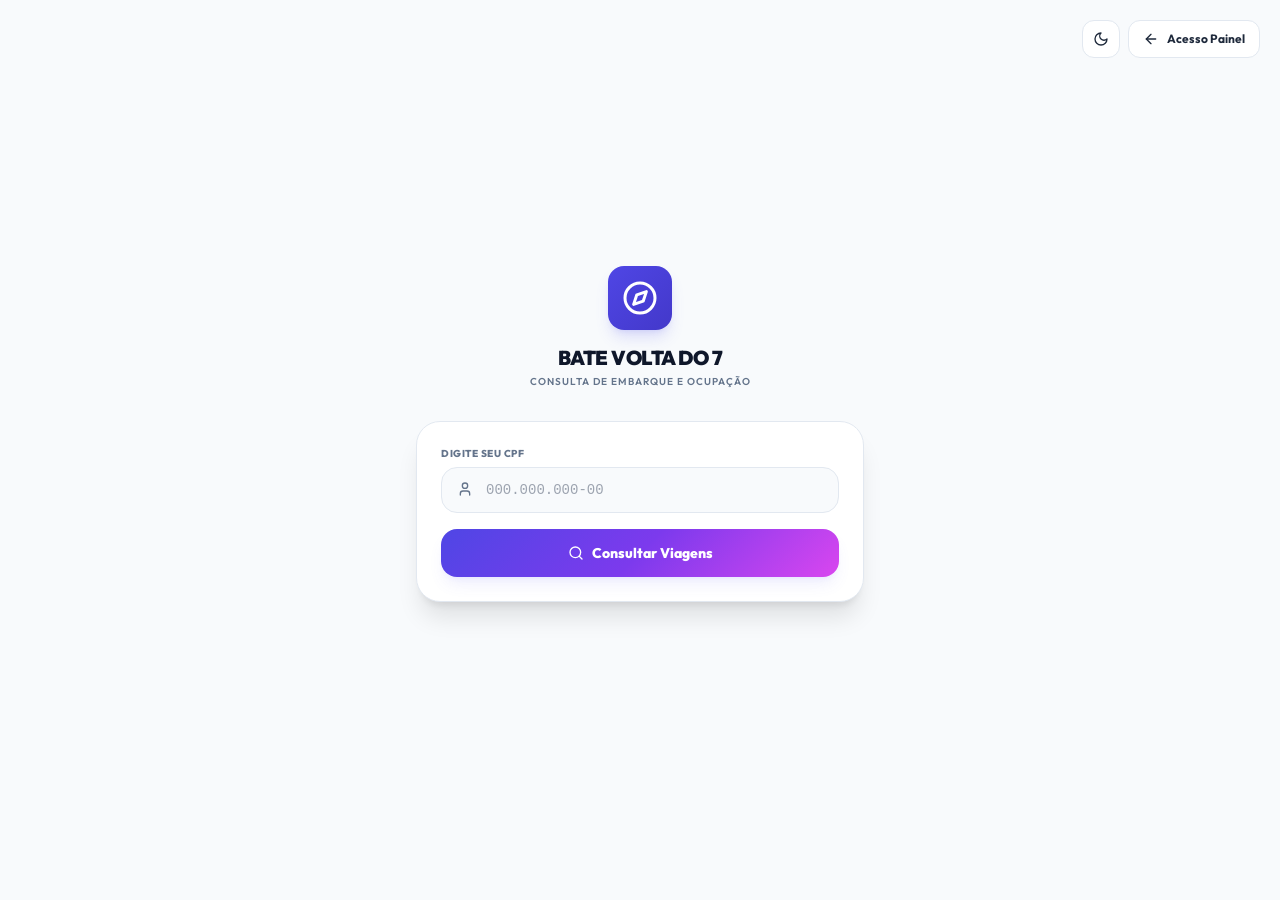
==== commit 9e2ce77b: "Updates" ====
--- a/index.html
+++ b/index.html
@@ -27,8 +27,8 @@
         }
       })();
     </script>
-    <script type="module" crossorigin src="./assets/index-CSzYGIyp.js"></script>
-    <link rel="stylesheet" crossorigin href="./assets/index-CZ8SRzYj.css">
+    <script type="module" crossorigin src="./assets/index-BK0fb9AL.js"></script>
+    <link rel="stylesheet" crossorigin href="./assets/index-CvUKpbxh.css">
   </head>
   <body class="h-full antialiased text-slate-800">
     <div id="root" class="h-full"></div>
--- a/assets/index-CvUKpbxh.css
+++ b/assets/index-CvUKpbxh.css
@@ -0,0 +1 @@
+*,:before,:after{--tw-border-spacing-x: 0;--tw-border-spacing-y: 0;--tw-translate-x: 0;--tw-translate-y: 0;--tw-rotate: 0;--tw-skew-x: 0;--tw-skew-y: 0;--tw-scale-x: 1;--tw-scale-y: 1;--tw-pan-x: ;--tw-pan-y: ;--tw-pinch-zoom: ;--tw-scroll-snap-strictness: proximity;--tw-gradient-from-position: ;--tw-gradient-via-position: ;--tw-gradient-to-position: ;--tw-ordinal: ;--tw-slashed-zero: ;--tw-numeric-figure: ;--tw-numeric-spacing: ;--tw-numeric-fraction: ;--tw-ring-inset: ;--tw-ring-offset-width: 0px;--tw-ring-offset-color: #fff;--tw-ring-color: rgb(59 130 246 / .5);--tw-ring-offset-shadow: 0 0 #0000;--tw-ring-shadow: 0 0 #0000;--tw-shadow: 0 0 #0000;--tw-shadow-colored: 0 0 #0000;--tw-blur: ;--tw-brightness: ;--tw-contrast: ;--tw-grayscale: ;--tw-hue-rotate: ;--tw-invert: ;--tw-saturate: ;--tw-sepia: ;--tw-drop-shadow: ;--tw-backdrop-blur: ;--tw-backdrop-brightness: ;--tw-backdrop-contrast: ;--tw-backdrop-grayscale: ;--tw-backdrop-hue-rotate: ;--tw-backdrop-invert: ;--tw-backdrop-opacity: ;--tw-backdrop-saturate: ;--tw-backdrop-sepia: ;--tw-contain-size: ;--tw-contain-layout: ;--tw-contain-paint: ;--tw-contain-style: }::backdrop{--tw-border-spacing-x: 0;--tw-border-spacing-y: 0;--tw-translate-x: 0;--tw-translate-y: 0;--tw-rotate: 0;--tw-skew-x: 0;--tw-skew-y: 0;--tw-scale-x: 1;--tw-scale-y: 1;--tw-pan-x: ;--tw-pan-y: ;--tw-pinch-zoom: ;--tw-scroll-snap-strictness: proximity;--tw-gradient-from-position: ;--tw-gradient-via-position: ;--tw-gradient-to-position: ;--tw-ordinal: ;--tw-slashed-zero: ;--tw-numeric-figure: ;--tw-numeric-spacing: ;--tw-numeric-fraction: ;--tw-ring-inset: ;--tw-ring-offset-width: 0px;--tw-ring-offset-color: #fff;--tw-ring-color: rgb(59 130 246 / .5);--tw-ring-offset-shadow: 0 0 #0000;--tw-ring-shadow: 0 0 #0000;--tw-shadow: 0 0 #0000;--tw-shadow-colored: 0 0 #0000;--tw-blur: ;--tw-brightness: ;--tw-contrast: ;--tw-grayscale: ;--tw-hue-rotate: ;--tw-invert: ;--tw-saturate: ;--tw-sepia: ;--tw-drop-shadow: ;--tw-backdrop-blur: ;--tw-backdrop-brightness: ;--tw-backdrop-contrast: ;--tw-backdrop-grayscale: ;--tw-backdrop-hue-rotate: ;--tw-backdrop-invert: ;--tw-backdrop-opacity: ;--tw-backdrop-saturate: ;--tw-backdrop-sepia: ;--tw-contain-size: ;--tw-contain-layout: ;--tw-contain-paint: ;--tw-contain-style: }*,:before,:after{box-sizing:border-box;border-width:0;border-style:solid;border-color:#e5e7eb}:before,:after{--tw-content: ""}html,:host{line-height:1.5;-webkit-text-size-adjust:100%;-moz-tab-size:4;-o-tab-size:4;tab-size:4;font-family:Outfit,Inter,sans-serif;font-feature-settings:normal;font-variation-settings:normal;-webkit-tap-highlight-color:transparent}body{margin:0;line-height:inherit}hr{height:0;color:inherit;border-top-width:1px}abbr:where([title]){-webkit-text-decoration:underline dotted;text-decoration:underline dotted}h1,h2,h3,h4,h5,h6{font-size:inherit;font-weight:inherit}a{color:inherit;text-decoration:inherit}b,strong{font-weight:bolder}code,kbd,samp,pre{font-family:ui-monospace,SFMono-Regular,Menlo,Monaco,Consolas,Liberation Mono,Courier New,monospace;font-feature-settings:normal;font-variation-settings:normal;font-size:1em}small{font-size:80%}sub,sup{font-size:75%;line-height:0;position:relative;vertical-align:baseline}sub{bottom:-.25em}sup{top:-.5em}table{text-indent:0;border-color:inherit;border-collapse:collapse}button,input,optgroup,select,textarea{font-family:inherit;font-feature-settings:inherit;font-variation-settings:inherit;font-size:100%;font-weight:inherit;line-height:inherit;letter-spacing:inherit;color:inherit;margin:0;padding:0}button,select{text-transform:none}button,input:where([type=button]),input:where([type=reset]),input:where([type=submit]){-webkit-appearance:button;background-color:transparent;background-image:none}:-moz-focusring{outline:auto}:-moz-ui-invalid{box-shadow:none}progress{vertical-align:baseline}::-webkit-inner-spin-button,::-webkit-outer-spin-button{height:auto}[type=search]{-webkit-appearance:textfield;outline-offset:-2px}::-webkit-search-decoration{-webkit-appearance:none}::-webkit-file-upload-button{-webkit-appearance:button;font:inherit}summary{display:list-item}blockquote,dl,dd,h1,h2,h3,h4,h5,h6,hr,figure,p,pre{margin:0}fieldset{margin:0;padding:0}legend{padding:0}ol,ul,menu{list-style:none;margin:0;padding:0}dialog{padding:0}textarea{resize:vertical}input::-moz-placeholder,textarea::-moz-placeholder{opacity:1;color:#9ca3af}input::placeholder,textarea::placeholder{opacity:1;color:#9ca3af}button,[role=button]{cursor:pointer}:disabled{cursor:default}img,svg,video,canvas,audio,iframe,embed,object{display:block;vertical-align:middle}img,video{max-width:100%;height:auto}[hidden]:where(:not([hidden=until-found])){display:none}html,body{height:100%;overscroll-behavior-y:contain;-webkit-tap-highlight-color:transparent;-moz-user-select:none;user-select:none;-webkit-user-select:none;font-family:Outfit,Inter,system-ui,-apple-system,BlinkMacSystemFont,Segoe UI,Roboto,Oxygen,Ubuntu,Cantarell,sans-serif}input,textarea,select,[contenteditable=true],.selectable-text{-moz-user-select:text!important;user-select:text!important;-webkit-user-select:text!important}.container{width:100%}@media (min-width: 640px){.container{max-width:640px}}@media (min-width: 768px){.container{max-width:768px}}@media (min-width: 1024px){.container{max-width:1024px}}@media (min-width: 1280px){.container{max-width:1280px}}@media (min-width: 1536px){.container{max-width:1536px}}.sr-only{position:absolute;width:1px;height:1px;padding:0;margin:-1px;overflow:hidden;clip:rect(0,0,0,0);white-space:nowrap;border-width:0}.pointer-events-none{pointer-events:none}.visible{visibility:visible}.collapse{visibility:collapse}.static{position:static}.fixed{position:fixed}.absolute{position:absolute}.relative{position:relative}.sticky{position:sticky}.inset-0{top:0;right:0;bottom:0;left:0}.inset-x-0{left:0;right:0}.inset-y-0{top:0;bottom:0}.-bottom-40{bottom:-10rem}.-left-40{left:-10rem}.-right-40{right:-10rem}.-top-40{top:-10rem}.bottom-0{bottom:0}.left-0{left:0}.left-1\.5{left:.375rem}.left-3{left:.75rem}.left-3\.5{left:.875rem}.left-4{left:1rem}.right-0{right:0}.right-3{right:.75rem}.right-3\.5{right:.875rem}.right-4{right:1rem}.right-5{right:1.25rem}.right-6{right:1.5rem}.top-0{top:0}.top-1\/2{top:50%}.top-2\.5{top:.625rem}.top-3{top:.75rem}.top-3\.5{top:.875rem}.top-4{top:1rem}.top-5{top:1.25rem}.top-6{top:1.5rem}.z-10{z-index:10}.z-20{z-index:20}.z-30{z-index:30}.z-40{z-index:40}.z-50{z-index:50}.z-\[99999\]{z-index:99999}.col-span-2{grid-column:span 2 / span 2}.col-span-3{grid-column:span 3 / span 3}.-mx-4{margin-left:-1rem;margin-right:-1rem}.mx-2{margin-left:.5rem;margin-right:.5rem}.mx-auto{margin-left:auto;margin-right:auto}.mb-0\.5{margin-bottom:.125rem}.mb-1{margin-bottom:.25rem}.mb-1\.5{margin-bottom:.375rem}.mb-2{margin-bottom:.5rem}.mb-3{margin-bottom:.75rem}.mb-3\.5{margin-bottom:.875rem}.mb-4{margin-bottom:1rem}.mb-5{margin-bottom:1.25rem}.mb-6{margin-bottom:1.5rem}.mb-8{margin-bottom:2rem}.ml-0\.5{margin-left:.125rem}.ml-2{margin-left:.5rem}.ml-auto{margin-left:auto}.mr-4{margin-right:1rem}.mt-0\.5{margin-top:.125rem}.mt-1{margin-top:.25rem}.mt-10{margin-top:2.5rem}.mt-16{margin-top:4rem}.mt-2{margin-top:.5rem}.mt-3{margin-top:.75rem}.mt-4{margin-top:1rem}.mt-5{margin-top:1.25rem}.mt-6{margin-top:1.5rem}.mt-8{margin-top:2rem}.line-clamp-2{overflow:hidden;display:-webkit-box;-webkit-box-orient:vertical;-webkit-line-clamp:2}.block{display:block}.inline-block{display:inline-block}.inline{display:inline}.flex{display:flex}.inline-flex{display:inline-flex}.table{display:table}.grid{display:grid}.hidden{display:none}.h-1{height:.25rem}.h-1\.5{height:.375rem}.h-10{height:2.5rem}.h-11{height:2.75rem}.h-12{height:3rem}.h-14{height:3.5rem}.h-16{height:4rem}.h-2{height:.5rem}.h-2\.5{height:.625rem}.h-20{height:5rem}.h-28{height:7rem}.h-3{height:.75rem}.h-3\.5{height:.875rem}.h-32{height:8rem}.h-4{height:1rem}.h-40{height:10rem}.h-44{height:11rem}.h-5{height:1.25rem}.h-6{height:1.5rem}.h-7{height:1.75rem}.h-8{height:2rem}.h-9{height:2.25rem}.h-96{height:24rem}.h-\[500px\]{height:500px}.h-full{height:100%}.max-h-40{max-height:10rem}.max-h-48{max-height:12rem}.max-h-60{max-height:15rem}.max-h-80{max-height:20rem}.max-h-\[120px\]{max-height:120px}.max-h-\[400px\]{max-height:400px}.max-h-\[92vh\]{max-height:92vh}.min-h-\[1123px\]{min-height:1123px}.min-h-\[500px\]{min-height:500px}.min-h-\[90px\]{min-height:90px}.min-h-screen{min-height:100vh}.w-1{width:.25rem}.w-1\/2{width:50%}.w-1\/3{width:33.333333%}.w-1\/4{width:25%}.w-10{width:2.5rem}.w-11{width:2.75rem}.w-12{width:3rem}.w-14{width:3.5rem}.w-16{width:4rem}.w-2\.5{width:.625rem}.w-2\/3{width:66.666667%}.w-24{width:6rem}.w-28{width:7rem}.w-3{width:.75rem}.w-3\.5{width:.875rem}.w-32{width:8rem}.w-36{width:9rem}.w-4{width:1rem}.w-40{width:10rem}.w-5{width:1.25rem}.w-6{width:1.5rem}.w-7{width:1.75rem}.w-8{width:2rem}.w-9{width:2.25rem}.w-96{width:24rem}.w-\[794px\]{width:794px}.w-fit{width:-moz-fit-content;width:fit-content}.w-full{width:100%}.w-px{width:1px}.min-w-0{min-width:0px}.min-w-\[150px\]{min-width:150px}.min-w-\[170px\]{min-width:170px}.max-w-2xl{max-width:42rem}.max-w-4xl{max-width:56rem}.max-w-7xl{max-width:80rem}.max-w-\[120px\]{max-width:120px}.max-w-\[130px\]{max-width:130px}.max-w-\[150px\]{max-width:150px}.max-w-\[180px\]{max-width:180px}.max-w-\[200px\]{max-width:200px}.max-w-\[240px\]{max-width:240px}.max-w-\[260px\]{max-width:260px}.max-w-lg{max-width:32rem}.max-w-md{max-width:28rem}.max-w-sm{max-width:24rem}.flex-1{flex:1 1 0%}.shrink-0{flex-shrink:0}.flex-grow{flex-grow:1}.border-collapse{border-collapse:collapse}.origin-left{transform-origin:left}.origin-top{transform-origin:top}.-translate-y-1\/2{--tw-translate-y: -50%;transform:translate(var(--tw-translate-x),var(--tw-translate-y)) rotate(var(--tw-rotate)) skew(var(--tw-skew-x)) skewY(var(--tw-skew-y)) scaleX(var(--tw-scale-x)) scaleY(var(--tw-scale-y))}.-translate-y-5{--tw-translate-y: -1.25rem;transform:translate(var(--tw-translate-x),var(--tw-translate-y)) rotate(var(--tw-rotate)) skew(var(--tw-skew-x)) skewY(var(--tw-skew-y)) scaleX(var(--tw-scale-x)) scaleY(var(--tw-scale-y))}.translate-x-0{--tw-translate-x: 0px;transform:translate(var(--tw-translate-x),var(--tw-translate-y)) rotate(var(--tw-rotate)) skew(var(--tw-skew-x)) skewY(var(--tw-skew-y)) scaleX(var(--tw-scale-x)) scaleY(var(--tw-scale-y))}.translate-x-2\.5{--tw-translate-x: .625rem;transform:translate(var(--tw-translate-x),var(--tw-translate-y)) rotate(var(--tw-rotate)) skew(var(--tw-skew-x)) skewY(var(--tw-skew-y)) scaleX(var(--tw-scale-x)) scaleY(var(--tw-scale-y))}.translate-x-4{--tw-translate-x: 1rem;transform:translate(var(--tw-translate-x),var(--tw-translate-y)) rotate(var(--tw-rotate)) skew(var(--tw-skew-x)) skewY(var(--tw-skew-y)) scaleX(var(--tw-scale-x)) scaleY(var(--tw-scale-y))}.-rotate-90{--tw-rotate: -90deg;transform:translate(var(--tw-translate-x),var(--tw-translate-y)) rotate(var(--tw-rotate)) skew(var(--tw-skew-x)) skewY(var(--tw-skew-y)) scaleX(var(--tw-scale-x)) scaleY(var(--tw-scale-y))}.scale-105{--tw-scale-x: 1.05;--tw-scale-y: 1.05;transform:translate(var(--tw-translate-x),var(--tw-translate-y)) rotate(var(--tw-rotate)) skew(var(--tw-skew-x)) skewY(var(--tw-skew-y)) scaleX(var(--tw-scale-x)) scaleY(var(--tw-scale-y))}.scale-90{--tw-scale-x: .9;--tw-scale-y: .9;transform:translate(var(--tw-translate-x),var(--tw-translate-y)) rotate(var(--tw-rotate)) skew(var(--tw-skew-x)) skewY(var(--tw-skew-y)) scaleX(var(--tw-scale-x)) scaleY(var(--tw-scale-y))}.scale-\[1\.06\]{--tw-scale-x: 1.06;--tw-scale-y: 1.06;transform:translate(var(--tw-translate-x),var(--tw-translate-y)) rotate(var(--tw-rotate)) skew(var(--tw-skew-x)) skewY(var(--tw-skew-y)) scaleX(var(--tw-scale-x)) scaleY(var(--tw-scale-y))}.transform{transform:translate(var(--tw-translate-x),var(--tw-translate-y)) rotate(var(--tw-rotate)) skew(var(--tw-skew-x)) skewY(var(--tw-skew-y)) scaleX(var(--tw-scale-x)) scaleY(var(--tw-scale-y))}@keyframes pulse{50%{opacity:.5}}.animate-pulse{animation:pulse 2s cubic-bezier(.4,0,.6,1) infinite}@keyframes spin{to{transform:rotate(360deg)}}.animate-spin{animation:spin 1s linear infinite}.cursor-not-allowed{cursor:not-allowed}.cursor-pointer{cursor:pointer}.select-none{-webkit-user-select:none;-moz-user-select:none;user-select:none}.select-text{-webkit-user-select:text;-moz-user-select:text;user-select:text}.select-all{-webkit-user-select:all;-moz-user-select:all;user-select:all}.resize-none{resize:none}.grid-cols-1{grid-template-columns:repeat(1,minmax(0,1fr))}.grid-cols-2{grid-template-columns:repeat(2,minmax(0,1fr))}.grid-cols-3{grid-template-columns:repeat(3,minmax(0,1fr))}.flex-col{flex-direction:column}.flex-wrap{flex-wrap:wrap}.flex-nowrap{flex-wrap:nowrap}.items-start{align-items:flex-start}.items-end{align-items:flex-end}.items-center{align-items:center}.items-baseline{align-items:baseline}.items-stretch{align-items:stretch}.justify-start{justify-content:flex-start}.justify-end{justify-content:flex-end}.justify-center{justify-content:center}.justify-between{justify-content:space-between}.justify-around{justify-content:space-around}.gap-0{gap:0px}.gap-0\.5{gap:.125rem}.gap-1{gap:.25rem}.gap-1\.5{gap:.375rem}.gap-2{gap:.5rem}.gap-2\.5{gap:.625rem}.gap-3{gap:.75rem}.gap-3\.5{gap:.875rem}.gap-4{gap:1rem}.gap-5{gap:1.25rem}.gap-6{gap:1.5rem}.gap-x-2{-moz-column-gap:.5rem;column-gap:.5rem}.gap-x-3{-moz-column-gap:.75rem;column-gap:.75rem}.gap-x-4{-moz-column-gap:1rem;column-gap:1rem}.gap-x-6{-moz-column-gap:1.5rem;column-gap:1.5rem}.gap-y-1{row-gap:.25rem}.gap-y-1\.5{row-gap:.375rem}.gap-y-2{row-gap:.5rem}.gap-y-4{row-gap:1rem}.space-y-1>:not([hidden])~:not([hidden]){--tw-space-y-reverse: 0;margin-top:calc(.25rem * calc(1 - var(--tw-space-y-reverse)));margin-bottom:calc(.25rem * var(--tw-space-y-reverse))}.space-y-1\.5>:not([hidden])~:not([hidden]){--tw-space-y-reverse: 0;margin-top:calc(.375rem * calc(1 - var(--tw-space-y-reverse)));margin-bottom:calc(.375rem * var(--tw-space-y-reverse))}.space-y-2>:not([hidden])~:not([hidden]){--tw-space-y-reverse: 0;margin-top:calc(.5rem * calc(1 - var(--tw-space-y-reverse)));margin-bottom:calc(.5rem * var(--tw-space-y-reverse))}.space-y-2\.5>:not([hidden])~:not([hidden]){--tw-space-y-reverse: 0;margin-top:calc(.625rem * calc(1 - var(--tw-space-y-reverse)));margin-bottom:calc(.625rem * var(--tw-space-y-reverse))}.space-y-3>:not([hidden])~:not([hidden]){--tw-space-y-reverse: 0;margin-top:calc(.75rem * calc(1 - var(--tw-space-y-reverse)));margin-bottom:calc(.75rem * var(--tw-space-y-reverse))}.space-y-3\.5>:not([hidden])~:not([hidden]){--tw-space-y-reverse: 0;margin-top:calc(.875rem * calc(1 - var(--tw-space-y-reverse)));margin-bottom:calc(.875rem * var(--tw-space-y-reverse))}.space-y-4>:not([hidden])~:not([hidden]){--tw-space-y-reverse: 0;margin-top:calc(1rem * calc(1 - var(--tw-space-y-reverse)));margin-bottom:calc(1rem * var(--tw-space-y-reverse))}.space-y-5>:not([hidden])~:not([hidden]){--tw-space-y-reverse: 0;margin-top:calc(1.25rem * calc(1 - var(--tw-space-y-reverse)));margin-bottom:calc(1.25rem * var(--tw-space-y-reverse))}.space-y-6>:not([hidden])~:not([hidden]){--tw-space-y-reverse: 0;margin-top:calc(1.5rem * calc(1 - var(--tw-space-y-reverse)));margin-bottom:calc(1.5rem * var(--tw-space-y-reverse))}.space-y-8>:not([hidden])~:not([hidden]){--tw-space-y-reverse: 0;margin-top:calc(2rem * calc(1 - var(--tw-space-y-reverse)));margin-bottom:calc(2rem * var(--tw-space-y-reverse))}.divide-y>:not([hidden])~:not([hidden]){--tw-divide-y-reverse: 0;border-top-width:calc(1px * calc(1 - var(--tw-divide-y-reverse)));border-bottom-width:calc(1px * var(--tw-divide-y-reverse))}.divide-slate-100>:not([hidden])~:not([hidden]){--tw-divide-opacity: 1;border-color:rgb(241 245 249 / var(--tw-divide-opacity, 1))}.divide-slate-200>:not([hidden])~:not([hidden]){--tw-divide-opacity: 1;border-color:rgb(226 232 240 / var(--tw-divide-opacity, 1))}.divide-slate-50>:not([hidden])~:not([hidden]){--tw-divide-opacity: 1;border-color:rgb(248 250 252 / var(--tw-divide-opacity, 1))}.self-end{align-self:flex-end}.self-stretch{align-self:stretch}.overflow-hidden{overflow:hidden}.overflow-x-auto{overflow-x:auto}.overflow-y-auto{overflow-y:auto}.truncate{overflow:hidden;text-overflow:ellipsis;white-space:nowrap}.whitespace-pre-line{white-space:pre-line}.break-words{overflow-wrap:break-word}.rounded{border-radius:.25rem}.rounded-2xl{border-radius:1rem}.rounded-3xl{border-radius:1.5rem}.rounded-full{border-radius:9999px}.rounded-lg{border-radius:.5rem}.rounded-md{border-radius:.375rem}.rounded-xl{border-radius:.75rem}.rounded-b-2xl{border-bottom-right-radius:1rem;border-bottom-left-radius:1rem}.rounded-t-\[24px\]{border-top-left-radius:24px;border-top-right-radius:24px}.rounded-t-\[40px\]{border-top-left-radius:40px;border-top-right-radius:40px}.border{border-width:1px}.border-2{border-width:2px}.border-x{border-left-width:1px;border-right-width:1px}.border-b{border-bottom-width:1px}.border-b-2{border-bottom-width:2px}.border-r{border-right-width:1px}.border-t{border-top-width:1px}.border-t-0{border-top-width:0px}.border-dashed{border-style:dashed}.border-dotted{border-style:dotted}.border-none{border-style:none}.border-amber-100{--tw-border-opacity: 1;border-color:rgb(254 243 199 / var(--tw-border-opacity, 1))}.border-amber-100\/40{border-color:#fef3c766}.border-amber-200{--tw-border-opacity: 1;border-color:rgb(253 230 138 / var(--tw-border-opacity, 1))}.border-amber-500\/20{border-color:#f59e0b33}.border-amber-500\/30{border-color:#f59e0b4d}.border-amber-600{--tw-border-opacity: 1;border-color:rgb(217 119 6 / var(--tw-border-opacity, 1))}.border-black{--tw-border-opacity: 1;border-color:rgb(0 0 0 / var(--tw-border-opacity, 1))}.border-brand-100{--tw-border-opacity: 1;border-color:rgb(235 236 255 / var(--tw-border-opacity, 1))}.border-brand-100\/30{border-color:#ebecff4d}.border-brand-100\/50{border-color:#ebecff80}.border-brand-200{--tw-border-opacity: 1;border-color:rgb(217 219 255 / var(--tw-border-opacity, 1))}.border-brand-500{--tw-border-opacity: 1;border-color:rgb(99 102 241 / var(--tw-border-opacity, 1))}.border-brand-600{--tw-border-opacity: 1;border-color:rgb(79 70 229 / var(--tw-border-opacity, 1))}.border-emerald-100{--tw-border-opacity: 1;border-color:rgb(209 250 229 / var(--tw-border-opacity, 1))}.border-emerald-100\/40{border-color:#d1fae566}.border-emerald-200{--tw-border-opacity: 1;border-color:rgb(167 243 208 / var(--tw-border-opacity, 1))}.border-emerald-200\/50{border-color:#a7f3d080}.border-emerald-400\/30{border-color:#34d3994d}.border-emerald-500\/20{border-color:#10b98133}.border-emerald-600{--tw-border-opacity: 1;border-color:rgb(5 150 105 / var(--tw-border-opacity, 1))}.border-indigo-100{--tw-border-opacity: 1;border-color:rgb(224 231 255 / var(--tw-border-opacity, 1))}.border-indigo-100\/35{border-color:#e0e7ff59}.border-indigo-100\/40{border-color:#e0e7ff66}.border-indigo-100\/50{border-color:#e0e7ff80}.border-indigo-100\/60{border-color:#e0e7ff99}.border-indigo-200\/50{border-color:#c7d2fe80}.border-indigo-500{--tw-border-opacity: 1;border-color:rgb(99 102 241 / var(--tw-border-opacity, 1))}.border-indigo-500\/20{border-color:#6366f133}.border-indigo-600{--tw-border-opacity: 1;border-color:rgb(79 70 229 / var(--tw-border-opacity, 1))}.border-rose-100{--tw-border-opacity: 1;border-color:rgb(255 228 230 / var(--tw-border-opacity, 1))}.border-rose-200{--tw-border-opacity: 1;border-color:rgb(254 205 211 / var(--tw-border-opacity, 1))}.border-rose-400\/30{border-color:#fb71854d}.border-rose-500\/20{border-color:#f43f5e33}.border-rose-600{--tw-border-opacity: 1;border-color:rgb(225 29 72 / var(--tw-border-opacity, 1))}.border-slate-100{--tw-border-opacity: 1;border-color:rgb(241 245 249 / var(--tw-border-opacity, 1))}.border-slate-100\/50{border-color:#f1f5f980}.border-slate-200{--tw-border-opacity: 1;border-color:rgb(226 232 240 / var(--tw-border-opacity, 1))}.border-slate-200\/40{border-color:#e2e8f066}.border-slate-200\/50{border-color:#e2e8f080}.border-slate-200\/60{border-color:#e2e8f099}.border-slate-200\/65{border-color:#e2e8f0a6}.border-slate-300{--tw-border-opacity: 1;border-color:rgb(203 213 225 / var(--tw-border-opacity, 1))}.border-slate-400{--tw-border-opacity: 1;border-color:rgb(148 163 184 / var(--tw-border-opacity, 1))}.border-slate-50{--tw-border-opacity: 1;border-color:rgb(248 250 252 / var(--tw-border-opacity, 1))}.border-slate-700{--tw-border-opacity: 1;border-color:rgb(51 65 85 / var(--tw-border-opacity, 1))}.border-slate-800{--tw-border-opacity: 1;border-color:rgb(30 41 59 / var(--tw-border-opacity, 1))}.border-slate-800\/50{border-color:#1e293b80}.border-slate-800\/80{border-color:#1e293bcc}.border-slate-900{--tw-border-opacity: 1;border-color:rgb(15 23 42 / var(--tw-border-opacity, 1))}.border-transparent{border-color:transparent}.border-white\/10{border-color:#ffffff1a}.border-white\/20{border-color:#fff3}.bg-\[\#f8fafc\]{--tw-bg-opacity: 1;background-color:rgb(248 250 252 / var(--tw-bg-opacity, 1))}.bg-amber-50{--tw-bg-opacity: 1;background-color:rgb(255 251 235 / var(--tw-bg-opacity, 1))}.bg-amber-500{--tw-bg-opacity: 1;background-color:rgb(245 158 11 / var(--tw-bg-opacity, 1))}.bg-amber-500\/10{background-color:#f59e0b1a}.bg-black\/60{background-color:#0009}.bg-brand-50{--tw-bg-opacity: 1;background-color:rgb(244 244 255 / var(--tw-bg-opacity, 1))}.bg-brand-50\/20{background-color:#f4f4ff33}.bg-brand-50\/50{background-color:#f4f4ff80}.bg-brand-500{--tw-bg-opacity: 1;background-color:rgb(99 102 241 / var(--tw-bg-opacity, 1))}.bg-brand-600{--tw-bg-opacity: 1;background-color:rgb(79 70 229 / var(--tw-bg-opacity, 1))}.bg-emerald-100{--tw-bg-opacity: 1;background-color:rgb(209 250 229 / var(--tw-bg-opacity, 1))}.bg-emerald-50{--tw-bg-opacity: 1;background-color:rgb(236 253 245 / var(--tw-bg-opacity, 1))}.bg-emerald-50\/20{background-color:#ecfdf533}.bg-emerald-50\/50{background-color:#ecfdf580}.bg-emerald-500{--tw-bg-opacity: 1;background-color:rgb(16 185 129 / var(--tw-bg-opacity, 1))}.bg-emerald-500\/10{background-color:#10b9811a}.bg-emerald-600{--tw-bg-opacity: 1;background-color:rgb(5 150 105 / var(--tw-bg-opacity, 1))}.bg-emerald-600\/90{background-color:#059669e6}.bg-indigo-50{--tw-bg-opacity: 1;background-color:rgb(238 242 255 / var(--tw-bg-opacity, 1))}.bg-indigo-50\/20{background-color:#eef2ff33}.bg-indigo-500\/10{background-color:#6366f11a}.bg-indigo-500\/15{background-color:#6366f126}.bg-indigo-600{--tw-bg-opacity: 1;background-color:rgb(79 70 229 / var(--tw-bg-opacity, 1))}.bg-indigo-600\/20{background-color:#4f46e533}.bg-purple-500\/10{background-color:#a855f71a}.bg-rose-50{--tw-bg-opacity: 1;background-color:rgb(255 241 242 / var(--tw-bg-opacity, 1))}.bg-rose-50\/50{background-color:#fff1f280}.bg-rose-500{--tw-bg-opacity: 1;background-color:rgb(244 63 94 / var(--tw-bg-opacity, 1))}.bg-rose-500\/15{background-color:#f43f5e26}.bg-rose-600{--tw-bg-opacity: 1;background-color:rgb(225 29 72 / var(--tw-bg-opacity, 1))}.bg-slate-100{--tw-bg-opacity: 1;background-color:rgb(241 245 249 / var(--tw-bg-opacity, 1))}.bg-slate-100\/30{background-color:#f1f5f94d}.bg-slate-200{--tw-bg-opacity: 1;background-color:rgb(226 232 240 / var(--tw-bg-opacity, 1))}.bg-slate-200\/50{background-color:#e2e8f080}.bg-slate-200\/60{background-color:#e2e8f099}.bg-slate-300{--tw-bg-opacity: 1;background-color:rgb(203 213 225 / var(--tw-bg-opacity, 1))}.bg-slate-50{--tw-bg-opacity: 1;background-color:rgb(248 250 252 / var(--tw-bg-opacity, 1))}.bg-slate-50\/20{background-color:#f8fafc33}.bg-slate-50\/50{background-color:#f8fafc80}.bg-slate-50\/60{background-color:#f8fafc99}.bg-slate-800{--tw-bg-opacity: 1;background-color:rgb(30 41 59 / var(--tw-bg-opacity, 1))}.bg-slate-900{--tw-bg-opacity: 1;background-color:rgb(15 23 42 / var(--tw-bg-opacity, 1))}.bg-slate-900\/50{background-color:#0f172a80}.bg-slate-900\/60{background-color:#0f172a99}.bg-slate-950{--tw-bg-opacity: 1;background-color:rgb(2 6 23 / var(--tw-bg-opacity, 1))}.bg-slate-950\/40{background-color:#02061766}.bg-slate-950\/80{background-color:#020617cc}.bg-transparent{background-color:transparent}.bg-violet-50{--tw-bg-opacity: 1;background-color:rgb(245 243 255 / var(--tw-bg-opacity, 1))}.bg-white{--tw-bg-opacity: 1;background-color:rgb(255 255 255 / var(--tw-bg-opacity, 1))}.bg-white\/70{background-color:#ffffffb3}.bg-white\/95{background-color:#fffffff2}.bg-gradient-to-b{background-image:linear-gradient(to bottom,var(--tw-gradient-stops))}.bg-gradient-to-br{background-image:linear-gradient(to bottom right,var(--tw-gradient-stops))}.bg-gradient-to-tr{background-image:linear-gradient(to top right,var(--tw-gradient-stops))}.from-brand-600{--tw-gradient-from: #4f46e5 var(--tw-gradient-from-position);--tw-gradient-to: rgb(79 70 229 / 0) var(--tw-gradient-to-position);--tw-gradient-stops: var(--tw-gradient-from), var(--tw-gradient-to)}.from-indigo-950\/40{--tw-gradient-from: rgb(30 27 75 / .4) var(--tw-gradient-from-position);--tw-gradient-to: rgb(30 27 75 / 0) var(--tw-gradient-to-position);--tw-gradient-stops: var(--tw-gradient-from), var(--tw-gradient-to)}.from-slate-800{--tw-gradient-from: #1e293b var(--tw-gradient-from-position);--tw-gradient-to: rgb(30 41 59 / 0) var(--tw-gradient-to-position);--tw-gradient-stops: var(--tw-gradient-from), var(--tw-gradient-to)}.via-purple-950\/10{--tw-gradient-to: rgb(59 7 100 / 0) var(--tw-gradient-to-position);--tw-gradient-stops: var(--tw-gradient-from), rgb(59 7 100 / .1) var(--tw-gradient-via-position), var(--tw-gradient-to)}.to-indigo-600{--tw-gradient-to: #4f46e5 var(--tw-gradient-to-position)}.to-indigo-700{--tw-gradient-to: #4338ca var(--tw-gradient-to-position)}.to-slate-900{--tw-gradient-to: #0f172a var(--tw-gradient-to-position)}.to-transparent{--tw-gradient-to: transparent var(--tw-gradient-to-position)}.fill-current{fill:currentColor}.fill-transparent{fill:transparent}.stroke-brand-500{stroke:#6366f1}.stroke-slate-100{stroke:#f1f5f9}.object-contain{-o-object-fit:contain;object-fit:contain}.object-cover{-o-object-fit:cover;object-fit:cover}.p-0{padding:0}.p-0\.5{padding:.125rem}.p-1{padding:.25rem}.p-1\.5{padding:.375rem}.p-10{padding:2.5rem}.p-12{padding:3rem}.p-2{padding:.5rem}.p-2\.5{padding:.625rem}.p-3{padding:.75rem}.p-3\.5{padding:.875rem}.p-4{padding:1rem}.p-5{padding:1.25rem}.p-6{padding:1.5rem}.p-8{padding:2rem}.px-0\.5{padding-left:.125rem;padding-right:.125rem}.px-1\.5{padding-left:.375rem;padding-right:.375rem}.px-2{padding-left:.5rem;padding-right:.5rem}.px-2\.5{padding-left:.625rem;padding-right:.625rem}.px-3{padding-left:.75rem;padding-right:.75rem}.px-3\.5{padding-left:.875rem;padding-right:.875rem}.px-4{padding-left:1rem;padding-right:1rem}.px-5{padding-left:1.25rem;padding-right:1.25rem}.px-6{padding-left:1.5rem;padding-right:1.5rem}.px-8{padding-left:2rem;padding-right:2rem}.py-0\.5{padding-top:.125rem;padding-bottom:.125rem}.py-1{padding-top:.25rem;padding-bottom:.25rem}.py-1\.5{padding-top:.375rem;padding-bottom:.375rem}.py-10{padding-top:2.5rem;padding-bottom:2.5rem}.py-12{padding-top:3rem;padding-bottom:3rem}.py-2{padding-top:.5rem;padding-bottom:.5rem}.py-2\.5{padding-top:.625rem;padding-bottom:.625rem}.py-20{padding-top:5rem;padding-bottom:5rem}.py-3{padding-top:.75rem;padding-bottom:.75rem}.py-3\.5{padding-top:.875rem;padding-bottom:.875rem}.py-4{padding-top:1rem;padding-bottom:1rem}.py-5{padding-top:1.25rem;padding-bottom:1.25rem}.py-6{padding-top:1.5rem;padding-bottom:1.5rem}.py-8{padding-top:2rem;padding-bottom:2rem}.pb-12{padding-bottom:3rem}.pb-2{padding-bottom:.5rem}.pb-2\.5{padding-bottom:.625rem}.pb-24{padding-bottom:6rem}.pb-3{padding-bottom:.75rem}.pb-4{padding-bottom:1rem}.pb-5{padding-bottom:1.25rem}.pl-1\.5{padding-left:.375rem}.pl-10{padding-left:2.5rem}.pl-11{padding-left:2.75rem}.pl-3\.5{padding-left:.875rem}.pl-6{padding-left:1.5rem}.pl-9{padding-left:2.25rem}.pr-1{padding-right:.25rem}.pr-10{padding-right:2.5rem}.pr-16{padding-right:4rem}.pr-4{padding-right:1rem}.pt-0\.5{padding-top:.125rem}.pt-1{padding-top:.25rem}.pt-1\.5{padding-top:.375rem}.pt-2{padding-top:.5rem}.pt-2\.5{padding-top:.625rem}.pt-3{padding-top:.75rem}.pt-4{padding-top:1rem}.pt-6{padding-top:1.5rem}.text-left{text-align:left}.text-center{text-align:center}.text-right{text-align:right}.align-middle{vertical-align:middle}.font-mono{font-family:ui-monospace,SFMono-Regular,Menlo,Monaco,Consolas,Liberation Mono,Courier New,monospace}.font-sans{font-family:Outfit,Inter,sans-serif}.text-2xl{font-size:1.5rem;line-height:2rem}.text-3xl{font-size:1.875rem;line-height:2.25rem}.text-\[10px\]{font-size:10px}.text-\[11px\]{font-size:11px}.text-\[5px\]{font-size:5px}.text-\[7\.5px\]{font-size:7.5px}.text-\[7px\]{font-size:7px}.text-\[8px\]{font-size:8px}.text-\[9px\]{font-size:9px}.text-base{font-size:1rem;line-height:1.5rem}.text-lg{font-size:1.125rem;line-height:1.75rem}.text-sm{font-size:.875rem;line-height:1.25rem}.text-xl{font-size:1.25rem;line-height:1.75rem}.text-xs{font-size:.75rem;line-height:1rem}.font-black{font-weight:900}.font-bold{font-weight:700}.font-extrabold{font-weight:800}.font-medium{font-weight:500}.font-semibold{font-weight:600}.uppercase{text-transform:uppercase}.lowercase{text-transform:lowercase}.italic{font-style:italic}.leading-none{line-height:1}.leading-normal{line-height:1.5}.leading-relaxed{line-height:1.625}.leading-snug{line-height:1.375}.leading-tight{line-height:1.25}.tracking-tight{letter-spacing:-.025em}.tracking-wide{letter-spacing:.025em}.tracking-wider{letter-spacing:.05em}.tracking-widest{letter-spacing:.1em}.text-amber-400{--tw-text-opacity: 1;color:rgb(251 191 36 / var(--tw-text-opacity, 1))}.text-amber-500{--tw-text-opacity: 1;color:rgb(245 158 11 / var(--tw-text-opacity, 1))}.text-amber-600{--tw-text-opacity: 1;color:rgb(217 119 6 / var(--tw-text-opacity, 1))}.text-amber-700{--tw-text-opacity: 1;color:rgb(180 83 9 / var(--tw-text-opacity, 1))}.text-amber-900{--tw-text-opacity: 1;color:rgb(120 53 15 / var(--tw-text-opacity, 1))}.text-black{--tw-text-opacity: 1;color:rgb(0 0 0 / var(--tw-text-opacity, 1))}.text-brand-400{--tw-text-opacity: 1;color:rgb(146 151 255 / var(--tw-text-opacity, 1))}.text-brand-500{--tw-text-opacity: 1;color:rgb(99 102 241 / var(--tw-text-opacity, 1))}.text-brand-600{--tw-text-opacity: 1;color:rgb(79 70 229 / var(--tw-text-opacity, 1))}.text-brand-700{--tw-text-opacity: 1;color:rgb(67 56 202 / var(--tw-text-opacity, 1))}.text-emerald-400{--tw-text-opacity: 1;color:rgb(52 211 153 / var(--tw-text-opacity, 1))}.text-emerald-600{--tw-text-opacity: 1;color:rgb(5 150 105 / var(--tw-text-opacity, 1))}.text-emerald-700{--tw-text-opacity: 1;color:rgb(4 120 87 / var(--tw-text-opacity, 1))}.text-emerald-800{--tw-text-opacity: 1;color:rgb(6 95 70 / var(--tw-text-opacity, 1))}.text-emerald-950{--tw-text-opacity: 1;color:rgb(2 44 34 / var(--tw-text-opacity, 1))}.text-indigo-400{--tw-text-opacity: 1;color:rgb(129 140 248 / var(--tw-text-opacity, 1))}.text-indigo-500{--tw-text-opacity: 1;color:rgb(99 102 241 / var(--tw-text-opacity, 1))}.text-indigo-600{--tw-text-opacity: 1;color:rgb(79 70 229 / var(--tw-text-opacity, 1))}.text-indigo-700{--tw-text-opacity: 1;color:rgb(67 56 202 / var(--tw-text-opacity, 1))}.text-indigo-950{--tw-text-opacity: 1;color:rgb(30 27 75 / var(--tw-text-opacity, 1))}.text-rose-400{--tw-text-opacity: 1;color:rgb(251 113 133 / var(--tw-text-opacity, 1))}.text-rose-500{--tw-text-opacity: 1;color:rgb(244 63 94 / var(--tw-text-opacity, 1))}.text-rose-600{--tw-text-opacity: 1;color:rgb(225 29 72 / var(--tw-text-opacity, 1))}.text-rose-700{--tw-text-opacity: 1;color:rgb(190 18 60 / var(--tw-text-opacity, 1))}.text-rose-800{--tw-text-opacity: 1;color:rgb(159 18 57 / var(--tw-text-opacity, 1))}.text-slate-100{--tw-text-opacity: 1;color:rgb(241 245 249 / var(--tw-text-opacity, 1))}.text-slate-200{--tw-text-opacity: 1;color:rgb(226 232 240 / var(--tw-text-opacity, 1))}.text-slate-300{--tw-text-opacity: 1;color:rgb(203 213 225 / var(--tw-text-opacity, 1))}.text-slate-400{--tw-text-opacity: 1;color:rgb(148 163 184 / var(--tw-text-opacity, 1))}.text-slate-500{--tw-text-opacity: 1;color:rgb(100 116 139 / var(--tw-text-opacity, 1))}.text-slate-600{--tw-text-opacity: 1;color:rgb(71 85 105 / var(--tw-text-opacity, 1))}.text-slate-700{--tw-text-opacity: 1;color:rgb(51 65 85 / var(--tw-text-opacity, 1))}.text-slate-800{--tw-text-opacity: 1;color:rgb(30 41 59 / var(--tw-text-opacity, 1))}.text-slate-900{--tw-text-opacity: 1;color:rgb(15 23 42 / var(--tw-text-opacity, 1))}.text-violet-600{--tw-text-opacity: 1;color:rgb(124 58 237 / var(--tw-text-opacity, 1))}.text-white{--tw-text-opacity: 1;color:rgb(255 255 255 / var(--tw-text-opacity, 1))}.text-white\/20{color:#fff3}.text-white\/30{color:#ffffff4d}.text-white\/40{color:#fff6}.text-white\/70{color:#ffffffb3}.antialiased{-webkit-font-smoothing:antialiased;-moz-osx-font-smoothing:grayscale}.placeholder-slate-400::-moz-placeholder{--tw-placeholder-opacity: 1;color:rgb(148 163 184 / var(--tw-placeholder-opacity, 1))}.placeholder-slate-400::placeholder{--tw-placeholder-opacity: 1;color:rgb(148 163 184 / var(--tw-placeholder-opacity, 1))}.placeholder-slate-500::-moz-placeholder{--tw-placeholder-opacity: 1;color:rgb(100 116 139 / var(--tw-placeholder-opacity, 1))}.placeholder-slate-500::placeholder{--tw-placeholder-opacity: 1;color:rgb(100 116 139 / var(--tw-placeholder-opacity, 1))}.opacity-0{opacity:0}.opacity-50{opacity:.5}.opacity-65{opacity:.65}.opacity-70{opacity:.7}.opacity-80{opacity:.8}.opacity-85{opacity:.85}.shadow-2xl{--tw-shadow: 0 25px 50px -12px rgb(0 0 0 / .25);--tw-shadow-colored: 0 25px 50px -12px var(--tw-shadow-color);box-shadow:var(--tw-ring-offset-shadow, 0 0 #0000),var(--tw-ring-shadow, 0 0 #0000),var(--tw-shadow)}.shadow-\[0_-10px_35px_rgba\(0\,0\,0\,0\.06\)\]{--tw-shadow: 0 -10px 35px rgba(0,0,0,.06);--tw-shadow-colored: 0 -10px 35px var(--tw-shadow-color);box-shadow:var(--tw-ring-offset-shadow, 0 0 #0000),var(--tw-ring-shadow, 0 0 #0000),var(--tw-shadow)}.shadow-\[0_-4px_24px_rgba\(0\,0\,0\,0\.15\)\]{--tw-shadow: 0 -4px 24px rgba(0,0,0,.15);--tw-shadow-colored: 0 -4px 24px var(--tw-shadow-color);box-shadow:var(--tw-ring-offset-shadow, 0 0 #0000),var(--tw-ring-shadow, 0 0 #0000),var(--tw-shadow)}.shadow-\[0_0_8px_rgba\(255\,255\,255\,0\.9\)\]{--tw-shadow: 0 0 8px rgba(255,255,255,.9);--tw-shadow-colored: 0 0 8px var(--tw-shadow-color);box-shadow:var(--tw-ring-offset-shadow, 0 0 #0000),var(--tw-ring-shadow, 0 0 #0000),var(--tw-shadow)}.shadow-\[0_12px_24px_rgba\(124\,58\,237\,0\.45\)\,0_0_15px_rgba\(79\,70\,229\,0\.3\)\]{--tw-shadow: 0 12px 24px rgba(124,58,237,.45),0 0 15px rgba(79,70,229,.3);--tw-shadow-colored: 0 12px 24px var(--tw-shadow-color), 0 0 15px var(--tw-shadow-color);box-shadow:var(--tw-ring-offset-shadow, 0 0 #0000),var(--tw-ring-shadow, 0 0 #0000),var(--tw-shadow)}.shadow-\[0_1px_3px_rgba\(0\,0\,0\,0\.02\)\]{--tw-shadow: 0 1px 3px rgba(0,0,0,.02);--tw-shadow-colored: 0 1px 3px var(--tw-shadow-color);box-shadow:var(--tw-ring-offset-shadow, 0 0 #0000),var(--tw-ring-shadow, 0 0 #0000),var(--tw-shadow)}.shadow-\[0_2px_8px_rgba\(0\,0\,0\,0\.015\)\,0_8px_16px_rgba\(0\,0\,0\,0\.01\)\]{--tw-shadow: 0 2px 8px rgba(0,0,0,.015),0 8px 16px rgba(0,0,0,.01);--tw-shadow-colored: 0 2px 8px var(--tw-shadow-color), 0 8px 16px var(--tw-shadow-color);box-shadow:var(--tw-ring-offset-shadow, 0 0 #0000),var(--tw-ring-shadow, 0 0 #0000),var(--tw-shadow)}.shadow-\[0_4px_20px_-5px_rgba\(0\,0\,0\,0\.05\)\]{--tw-shadow: 0 4px 20px -5px rgba(0,0,0,.05);--tw-shadow-colored: 0 4px 20px -5px var(--tw-shadow-color);box-shadow:var(--tw-ring-offset-shadow, 0 0 #0000),var(--tw-ring-shadow, 0 0 #0000),var(--tw-shadow)}.shadow-\[0_8px_32px_rgba\(16\,185\,129\,0\.12\)\]{--tw-shadow: 0 8px 32px rgba(16,185,129,.12);--tw-shadow-colored: 0 8px 32px var(--tw-shadow-color);box-shadow:var(--tw-ring-offset-shadow, 0 0 #0000),var(--tw-ring-shadow, 0 0 #0000),var(--tw-shadow)}.shadow-\[0_8px_32px_rgba\(244\,63\,94\,0\.12\)\]{--tw-shadow: 0 8px 32px rgba(244,63,94,.12);--tw-shadow-colored: 0 8px 32px var(--tw-shadow-color);box-shadow:var(--tw-ring-offset-shadow, 0 0 #0000),var(--tw-ring-shadow, 0 0 #0000),var(--tw-shadow)}.shadow-\[0_8px_32px_rgba\(245\,158\,11\,0\.12\)\]{--tw-shadow: 0 8px 32px rgba(245,158,11,.12);--tw-shadow-colored: 0 8px 32px var(--tw-shadow-color);box-shadow:var(--tw-ring-offset-shadow, 0 0 #0000),var(--tw-ring-shadow, 0 0 #0000),var(--tw-shadow)}.shadow-\[0_8px_32px_rgba\(99\,102\,241\,0\.12\)\]{--tw-shadow: 0 8px 32px rgba(99,102,241,.12);--tw-shadow-colored: 0 8px 32px var(--tw-shadow-color);box-shadow:var(--tw-ring-offset-shadow, 0 0 #0000),var(--tw-ring-shadow, 0 0 #0000),var(--tw-shadow)}.shadow-\[2px_0_12px_rgba\(0\,0\,0\,0\.15\)\]{--tw-shadow: 2px 0 12px rgba(0,0,0,.15);--tw-shadow-colored: 2px 0 12px var(--tw-shadow-color);box-shadow:var(--tw-ring-offset-shadow, 0 0 #0000),var(--tw-ring-shadow, 0 0 #0000),var(--tw-shadow)}.shadow-inner{--tw-shadow: inset 0 2px 4px 0 rgb(0 0 0 / .05);--tw-shadow-colored: inset 0 2px 4px 0 var(--tw-shadow-color);box-shadow:var(--tw-ring-offset-shadow, 0 0 #0000),var(--tw-ring-shadow, 0 0 #0000),var(--tw-shadow)}.shadow-lg{--tw-shadow: 0 10px 15px -3px rgb(0 0 0 / .1), 0 4px 6px -4px rgb(0 0 0 / .1);--tw-shadow-colored: 0 10px 15px -3px var(--tw-shadow-color), 0 4px 6px -4px var(--tw-shadow-color);box-shadow:var(--tw-ring-offset-shadow, 0 0 #0000),var(--tw-ring-shadow, 0 0 #0000),var(--tw-shadow)}.shadow-md{--tw-shadow: 0 4px 6px -1px rgb(0 0 0 / .1), 0 2px 4px -2px rgb(0 0 0 / .1);--tw-shadow-colored: 0 4px 6px -1px var(--tw-shadow-color), 0 2px 4px -2px var(--tw-shadow-color);box-shadow:var(--tw-ring-offset-shadow, 0 0 #0000),var(--tw-ring-shadow, 0 0 #0000),var(--tw-shadow)}.shadow-sm{--tw-shadow: 0 1px 2px 0 rgb(0 0 0 / .05);--tw-shadow-colored: 0 1px 2px 0 var(--tw-shadow-color);box-shadow:var(--tw-ring-offset-shadow, 0 0 #0000),var(--tw-ring-shadow, 0 0 #0000),var(--tw-shadow)}.shadow-xl{--tw-shadow: 0 20px 25px -5px rgb(0 0 0 / .1), 0 8px 10px -6px rgb(0 0 0 / .1);--tw-shadow-colored: 0 20px 25px -5px var(--tw-shadow-color), 0 8px 10px -6px var(--tw-shadow-color);box-shadow:var(--tw-ring-offset-shadow, 0 0 #0000),var(--tw-ring-shadow, 0 0 #0000),var(--tw-shadow)}.shadow-emerald-600\/10{--tw-shadow-color: rgb(5 150 105 / .1);--tw-shadow: var(--tw-shadow-colored)}.shadow-indigo-500\/10{--tw-shadow-color: rgb(99 102 241 / .1);--tw-shadow: var(--tw-shadow-colored)}.shadow-indigo-500\/20{--tw-shadow-color: rgb(99 102 241 / .2);--tw-shadow: var(--tw-shadow-colored)}.shadow-indigo-500\/25{--tw-shadow-color: rgb(99 102 241 / .25);--tw-shadow: var(--tw-shadow-colored)}.shadow-indigo-500\/30{--tw-shadow-color: rgb(99 102 241 / .3);--tw-shadow: var(--tw-shadow-colored)}.shadow-indigo-500\/40{--tw-shadow-color: rgb(99 102 241 / .4);--tw-shadow: var(--tw-shadow-colored)}.shadow-indigo-600\/40{--tw-shadow-color: rgb(79 70 229 / .4);--tw-shadow: var(--tw-shadow-colored)}.outline-none{outline:2px solid transparent;outline-offset:2px}.ring-2{--tw-ring-offset-shadow: var(--tw-ring-inset) 0 0 0 var(--tw-ring-offset-width) var(--tw-ring-offset-color);--tw-ring-shadow: var(--tw-ring-inset) 0 0 0 calc(2px + var(--tw-ring-offset-width)) var(--tw-ring-color);box-shadow:var(--tw-ring-offset-shadow),var(--tw-ring-shadow),var(--tw-shadow, 0 0 #0000)}.ring-4{--tw-ring-offset-shadow: var(--tw-ring-inset) 0 0 0 var(--tw-ring-offset-width) var(--tw-ring-offset-color);--tw-ring-shadow: var(--tw-ring-inset) 0 0 0 calc(4px + var(--tw-ring-offset-width)) var(--tw-ring-color);box-shadow:var(--tw-ring-offset-shadow),var(--tw-ring-shadow),var(--tw-shadow, 0 0 #0000)}.ring-brand-500\/50{--tw-ring-color: rgb(99 102 241 / .5)}.ring-indigo-400\/40{--tw-ring-color: rgb(129 140 248 / .4)}.ring-slate-900\/80{--tw-ring-color: rgb(15 23 42 / .8)}.blur-\[100px\]{--tw-blur: blur(100px);filter:var(--tw-blur) var(--tw-brightness) var(--tw-contrast) var(--tw-grayscale) var(--tw-hue-rotate) var(--tw-invert) var(--tw-saturate) var(--tw-sepia) var(--tw-drop-shadow)}.filter{filter:var(--tw-blur) var(--tw-brightness) var(--tw-contrast) var(--tw-grayscale) var(--tw-hue-rotate) var(--tw-invert) var(--tw-saturate) var(--tw-sepia) var(--tw-drop-shadow)}.backdrop-blur-lg{--tw-backdrop-blur: blur(16px);-webkit-backdrop-filter:var(--tw-backdrop-blur) var(--tw-backdrop-brightness) var(--tw-backdrop-contrast) var(--tw-backdrop-grayscale) var(--tw-backdrop-hue-rotate) var(--tw-backdrop-invert) var(--tw-backdrop-opacity) var(--tw-backdrop-saturate) var(--tw-backdrop-sepia);backdrop-filter:var(--tw-backdrop-blur) var(--tw-backdrop-brightness) var(--tw-backdrop-contrast) var(--tw-backdrop-grayscale) var(--tw-backdrop-hue-rotate) var(--tw-backdrop-invert) var(--tw-backdrop-opacity) var(--tw-backdrop-saturate) var(--tw-backdrop-sepia)}.backdrop-blur-md{--tw-backdrop-blur: blur(12px);-webkit-backdrop-filter:var(--tw-backdrop-blur) var(--tw-backdrop-brightness) var(--tw-backdrop-contrast) var(--tw-backdrop-grayscale) var(--tw-backdrop-hue-rotate) var(--tw-backdrop-invert) var(--tw-backdrop-opacity) var(--tw-backdrop-saturate) var(--tw-backdrop-sepia);backdrop-filter:var(--tw-backdrop-blur) var(--tw-backdrop-brightness) var(--tw-backdrop-contrast) var(--tw-backdrop-grayscale) var(--tw-backdrop-hue-rotate) var(--tw-backdrop-invert) var(--tw-backdrop-opacity) var(--tw-backdrop-saturate) var(--tw-backdrop-sepia)}.backdrop-blur-sm{--tw-backdrop-blur: blur(4px);-webkit-backdrop-filter:var(--tw-backdrop-blur) var(--tw-backdrop-brightness) var(--tw-backdrop-contrast) var(--tw-backdrop-grayscale) var(--tw-backdrop-hue-rotate) var(--tw-backdrop-invert) var(--tw-backdrop-opacity) var(--tw-backdrop-saturate) var(--tw-backdrop-sepia);backdrop-filter:var(--tw-backdrop-blur) var(--tw-backdrop-brightness) var(--tw-backdrop-contrast) var(--tw-backdrop-grayscale) var(--tw-backdrop-hue-rotate) var(--tw-backdrop-invert) var(--tw-backdrop-opacity) var(--tw-backdrop-saturate) var(--tw-backdrop-sepia)}.backdrop-blur-xl{--tw-backdrop-blur: blur(24px);-webkit-backdrop-filter:var(--tw-backdrop-blur) var(--tw-backdrop-brightness) var(--tw-backdrop-contrast) var(--tw-backdrop-grayscale) var(--tw-backdrop-hue-rotate) var(--tw-backdrop-invert) var(--tw-backdrop-opacity) var(--tw-backdrop-saturate) var(--tw-backdrop-sepia);backdrop-filter:var(--tw-backdrop-blur) var(--tw-backdrop-brightness) var(--tw-backdrop-contrast) var(--tw-backdrop-grayscale) var(--tw-backdrop-hue-rotate) var(--tw-backdrop-invert) var(--tw-backdrop-opacity) var(--tw-backdrop-saturate) var(--tw-backdrop-sepia)}.transition-all{transition-property:all;transition-timing-function:cubic-bezier(.4,0,.2,1);transition-duration:.15s}.transition-colors{transition-property:color,background-color,border-color,text-decoration-color,fill,stroke;transition-timing-function:cubic-bezier(.4,0,.2,1);transition-duration:.15s}.transition-opacity{transition-property:opacity;transition-timing-function:cubic-bezier(.4,0,.2,1);transition-duration:.15s}.transition-transform{transition-property:transform;transition-timing-function:cubic-bezier(.4,0,.2,1);transition-duration:.15s}.duration-1000{transition-duration:1s}.duration-200{transition-duration:.2s}.duration-300{transition-duration:.3s}.duration-500{transition-duration:.5s}.duration-700{transition-duration:.7s}.ease-in-out{transition-timing-function:cubic-bezier(.4,0,.2,1)}.ease-out{transition-timing-function:cubic-bezier(0,0,.2,1)}.pb-safe{padding-bottom:env(safe-area-inset-bottom)}.pt-safe{padding-top:env(safe-area-inset-top)}.mt-safe{margin-top:env(safe-area-inset-top)}button:not(:disabled),.btn-haptic{transition:transform .12s cubic-bezier(.4,0,.2,1),opacity .1s ease!important}button:not(:disabled):active,.btn-haptic:active{transform:scale(.96)!important}.interactive-card,[key].cursor-pointer,.cursor-pointer.group{transition:transform .15s cubic-bezier(.4,0,.2,1),box-shadow .15s ease,border-color .15s ease!important}.interactive-card:active,[key].cursor-pointer:active,.cursor-pointer.group:active{transform:scale(.985)!important}::-webkit-scrollbar{width:6px;height:6px}::-webkit-scrollbar-track{background:transparent}::-webkit-scrollbar-thumb{background:#cbd5e1;border-radius:4px}::-webkit-scrollbar-thumb:hover{background:#94a3b8}@keyframes fadeIn{0%{opacity:0;transform:translateY(4px)}to{opacity:1;transform:translateY(0)}}@keyframes slideInRight{0%{transform:translate(100%);opacity:0}to{transform:translate(0);opacity:1}}@keyframes slideUp{0%{transform:translateY(100%)}to{transform:translateY(0)}}.animate-fade-in{animation:fadeIn .3s cubic-bezier(.16,1,.3,1) forwards}.animate-slide-in{animation:slideInRight .25s cubic-bezier(.16,1,.3,1) forwards}.animate-slide-up{animation:slideUp .35s cubic-bezier(.16,1,.3,1) forwards}.glass-card{background:#ffffffd9;backdrop-filter:blur(12px);-webkit-backdrop-filter:blur(12px);border:1px solid rgba(255,255,255,.4)}.bg-futuristic-gradient{background:linear-gradient(135deg,#4f46e5,#7c3aed,#d946ef)!important}.bg-futuristic-indigo{background:linear-gradient(135deg,#3b82f6,#4f46e5)!important}.bg-sidebar-gradient{background:linear-gradient(180deg,#09090b,#0f0e1d 60%,#04010d)!important}.bg-glow-purple{box-shadow:0 0 25px #7c3aed40!important}.bg-glow-indigo{box-shadow:0 0 25px #4f46e540!important}.bg-glow-emerald{box-shadow:0 0 20px #10b98133!important}.text-gradient{background:linear-gradient(135deg,#818cf8,#c084fc,#fb7185);-webkit-background-clip:text;-webkit-text-fill-color:transparent}.text-gradient-cyan{background:linear-gradient(135deg,#22d3ee,#818cf8);-webkit-background-clip:text;-webkit-text-fill-color:transparent}.glass-card-futuristic{background:#ffffffbf;backdrop-filter:blur(20px);-webkit-backdrop-filter:blur(20px);border:1px solid rgba(255,255,255,.4);box-shadow:0 8px 32px #1f26870a}.scrollbar-none::-webkit-scrollbar{display:none}.scrollbar-none{-ms-overflow-style:none;scrollbar-width:none}@media print{body{background:#fff!important;color:#000!important;font-size:11pt!important}.no-print,nav,aside,header,button,form,.toast,.modal-backdrop,.tab-buttons{display:none!important}.print-container{display:block!important;position:absolute;left:0;top:0;width:100%!important;margin:0!important;padding:0!important;background:transparent!important}table{page-break-inside:auto;width:100%!important;border-collapse:collapse!important}tr{page-break-inside:avoid;page-break-after:auto}thead{display:table-header-group}tfoot{display:table-footer-group}th,td{border:1px solid #e2e8f0!important;padding:6px 10px!important;text-align:left!important}th{background-color:#f1f5f9!important;color:#0f172a!important;font-weight:600!important;-webkit-print-color-adjust:exact;print-color-adjust:exact}}html.dark,html.dark body{background-color:#050811!important;color:#f3f4f6!important}html.dark main{background-color:#050811!important}html.dark header.bg-white,html.dark header{background-color:#080c18bf!important;-webkit-backdrop-filter:blur(20px)!important;backdrop-filter:blur(20px)!important;border-bottom:none!important;border-bottom-color:transparent!important}html.dark header h1{color:#f3f4f6!important}html.dark .border,html.dark .border-t,html.dark .border-b,html.dark .border-l,html.dark .border-r,html.dark .border-slate-100,html.dark .border-slate-150,html.dark .border-slate-200,html.dark .border-slate-300,html.dark .border-slate-150\/40,html.dark .border-slate-100\/50,html.dark .border-slate-200\/50,html.dark .border-slate-200\/60,html.dark .border-slate-250\/60,html.dark .border-brand-100,html.dark .border-brand-100\/50,html.dark .border-indigo-200,html.dark .border-indigo-200\/50,html.dark .divide-y>*,html.dark .divide-x>*,html.dark .divide-slate-100>*{border-color:transparent!important}html.dark aside,html.dark nav{border-right:none!important;border-top:none!important;border-color:transparent!important;background-color:#080c16!important}html.dark .border-slate-850\/50,html.dark .border-slate-850\/60,html.dark .border-slate-850\/80{border-color:transparent!important}html.dark .bg-slate-950,html.dark .bg-slate-950\/40,html.dark .bg-slate-950\/98{background-color:#080c16!important}html.dark .bg-white,html.dark .bg-white\/70{background-color:#0d1323!important;border:none!important;box-shadow:0 10px 30px -10px #00000080!important}html.dark .text-slate-900,html.dark .text-slate-800,html.dark .text-slate-700,html.dark .text-slate-650,html.dark .text-slate-600,html.dark .text-indigo-700,html.dark .text-indigo-800,html.dark .text-indigo-900,html.dark .text-brand-500,html.dark .text-brand-600,html.dark .text-brand-650,html.dark .text-brand-700,html.dark .text-brand-800,html.dark .text-brand-900{color:#f1f5f9!important}html.dark .text-slate-500{color:#94a3b8!important}html.dark .text-slate-400{color:#cbd5e1!important}html.dark .bg-slate-50,html.dark .bg-slate-100,html.dark .bg-slate-150,html.dark .bg-slate-200,html.dark .bg-slate-300,html.dark .bg-slate-350,html.dark .bg-slate-900,html.dark .bg-slate-200\/50,html.dark .bg-slate-200\/60,html.dark .bg-slate-200\/40,html.dark .bg-slate-100\/50,html.dark .bg-slate-150\/40,html.dark .bg-slate-50\/20,html.dark .bg-slate-50\/30,html.dark .bg-slate-50\/40,html.dark .bg-slate-50\/50,html.dark .bg-slate-50\/60,html.dark .bg-white\/95,html.dark .bg-indigo-50,html.dark .bg-indigo-100,html.dark .bg-indigo-200\/50,html.dark .bg-brand-50,html.dark .bg-brand-100,html.dark .bg-violet-50,html.dark .bg-violet-100{background-color:#121828!important}html.dark .hover\:bg-slate-50:hover,html.dark .hover\:bg-slate-50\/40:hover,html.dark tr.hover\:bg-slate-50\/40:hover,html.dark .hover\:bg-white:hover,html.dark .hover\:bg-slate-100:hover,html.dark .hover\:bg-slate-200:hover,html.dark .hover\:bg-slate-800:hover{background-color:#161e32!important}html.dark input,html.dark select,html.dark textarea{background-color:#121828!important;color:#f1f5f9!important;border:none!important;box-shadow:inset 0 2px 4px #0000001a!important}html.dark input:focus,html.dark select:focus,html.dark textarea:focus{background-color:#121828!important;color:#f1f5f9!important}html.dark input::-moz-placeholder,html.dark textarea::-moz-placeholder{color:#5b6982!important}html.dark input::placeholder,html.dark textarea::placeholder{color:#5b6982!important}html.dark .bg-white.rounded-2xl,html.dark .modal-content{background-color:#0d1323!important;border:none!important;box-shadow:0 20px 40px -15px #000000b3!important}html.dark .text-slate-800.font-bold{color:#f1f5f9!important}html.dark .bg-slate-100{background-color:#121828!important}html.dark .text-slate-700{color:#f1f5f9!important}html.dark .text-slate-600.bg-slate-100{background-color:#1c263c!important;color:#f1f5f9!important}html.dark td{color:#e2e8f0!important}html.dark .text-emerald-500,html.dark .text-emerald-600,html.dark .text-emerald-650,html.dark .text-emerald-700,html.dark .text-emerald-800,html.dark .text-emerald-900,html.dark .text-emerald-950{color:#4ade80!important}html.dark .bg-emerald-50,html.dark .bg-emerald-100{background-color:#10b98126!important}html.dark .text-amber-500,html.dark .text-amber-600,html.dark .text-amber-700,html.dark .text-amber-800,html.dark .text-amber-900,html.dark .text-amber-950{color:#fbbf24!important}html.dark .bg-amber-50,html.dark .bg-amber-100{background-color:#f59e0b26!important}html.dark .text-rose-500,html.dark .text-rose-600,html.dark .text-rose-700,html.dark .text-rose-800,html.dark .text-rose-900,html.dark .text-rose-950{color:#f87171!important}html.dark .bg-rose-50,html.dark .bg-rose-100{background-color:#f43f5e26!important}html.dark .text-indigo-500,html.dark .text-indigo-600,html.dark .text-indigo-700,html.dark .text-indigo-800,html.dark .text-indigo-900{color:#818cf8!important}html.dark .bg-indigo-50,html.dark .bg-indigo-100{background-color:#6366f126!important}html.dark .text-blue-500,html.dark .text-blue-600,html.dark .text-blue-700,html.dark .text-blue-800,html.dark .text-blue-900{color:#60a5fa!important}html.dark .bg-blue-50,html.dark .bg-blue-100{background-color:#3b82f626!important}html.dark .text-brand-500,html.dark .text-brand-600,html.dark .text-brand-650,html.dark .text-brand-700,html.dark .text-brand-800{color:#818cf8!important}html.dark .bg-emerald-50\/50,html.dark .bg-emerald-500\/10{background-color:#10b9811a!important;border-color:#10b98133!important;color:#34d399!important}html.dark .text-emerald-800{color:#34d399!important}html.dark .bg-rose-50\/50,html.dark .bg-rose-500\/10{background-color:#f43f5e1a!important;border-color:#f43f5e33!important;color:#fb7185!important}html.dark .text-rose-800{color:#fb7185!important}html.dark .bg-brand-50\/50,html.dark .bg-indigo-50\/50,html.dark .bg-indigo-500\/10{background-color:#6366f11a!important;border-color:#6366f140!important;color:#a5b4fc!important}html.dark .text-brand-700,html.dark .text-indigo-700{color:#a5b4fc!important}.before\:absolute:before{content:var(--tw-content);position:absolute}.before\:bottom-0:before{content:var(--tw-content);bottom:0}.before\:left-0:before{content:var(--tw-content);left:0}.before\:top-0:before{content:var(--tw-content);top:0}.before\:w-1:before{content:var(--tw-content);width:.25rem}.before\:bg-amber-500:before{content:var(--tw-content);--tw-bg-opacity: 1;background-color:rgb(245 158 11 / var(--tw-bg-opacity, 1))}.before\:bg-emerald-500:before{content:var(--tw-content);--tw-bg-opacity: 1;background-color:rgb(16 185 129 / var(--tw-bg-opacity, 1))}.before\:bg-indigo-500:before{content:var(--tw-content);--tw-bg-opacity: 1;background-color:rgb(99 102 241 / var(--tw-bg-opacity, 1))}.before\:bg-rose-500:before{content:var(--tw-content);--tw-bg-opacity: 1;background-color:rgb(244 63 94 / var(--tw-bg-opacity, 1))}.after\:absolute:after{content:var(--tw-content);position:absolute}.after\:left-\[2px\]:after{content:var(--tw-content);left:2px}.after\:top-\[2px\]:after{content:var(--tw-content);top:2px}.after\:h-4:after{content:var(--tw-content);height:1rem}.after\:w-4:after{content:var(--tw-content);width:1rem}.after\:rounded-full:after{content:var(--tw-content);border-radius:9999px}.after\:border:after{content:var(--tw-content);border-width:1px}.after\:border-slate-300:after{content:var(--tw-content);--tw-border-opacity: 1;border-color:rgb(203 213 225 / var(--tw-border-opacity, 1))}.after\:bg-white:after{content:var(--tw-content);--tw-bg-opacity: 1;background-color:rgb(255 255 255 / var(--tw-bg-opacity, 1))}.after\:transition-all:after{content:var(--tw-content);transition-property:all;transition-timing-function:cubic-bezier(.4,0,.2,1);transition-duration:.15s}.after\:content-\[\'\'\]:after{--tw-content: "";content:var(--tw-content)}.focus-within\:opacity-100:focus-within{opacity:1}.hover\:-translate-y-\[0\.5px\]:hover{--tw-translate-y: -.5px;transform:translate(var(--tw-translate-x),var(--tw-translate-y)) rotate(var(--tw-rotate)) skew(var(--tw-skew-x)) skewY(var(--tw-skew-y)) scaleX(var(--tw-scale-x)) scaleY(var(--tw-scale-y))}.hover\:-translate-y-\[1px\]:hover{--tw-translate-y: -1px;transform:translate(var(--tw-translate-x),var(--tw-translate-y)) rotate(var(--tw-rotate)) skew(var(--tw-skew-x)) skewY(var(--tw-skew-y)) scaleX(var(--tw-scale-x)) scaleY(var(--tw-scale-y))}.hover\:-translate-y-\[2px\]:hover{--tw-translate-y: -2px;transform:translate(var(--tw-translate-x),var(--tw-translate-y)) rotate(var(--tw-rotate)) skew(var(--tw-skew-x)) skewY(var(--tw-skew-y)) scaleX(var(--tw-scale-x)) scaleY(var(--tw-scale-y))}.hover\:translate-x-0\.5:hover{--tw-translate-x: .125rem;transform:translate(var(--tw-translate-x),var(--tw-translate-y)) rotate(var(--tw-rotate)) skew(var(--tw-skew-x)) skewY(var(--tw-skew-y)) scaleX(var(--tw-scale-x)) scaleY(var(--tw-scale-y))}.hover\:border-brand-500:hover{--tw-border-opacity: 1;border-color:rgb(99 102 241 / var(--tw-border-opacity, 1))}.hover\:border-indigo-200\/60:hover{border-color:#c7d2fe99}.hover\:border-indigo-300\/60:hover{border-color:#a5b4fc99}.hover\:border-rose-900\/50:hover{border-color:#88133780}.hover\:border-slate-200:hover{--tw-border-opacity: 1;border-color:rgb(226 232 240 / var(--tw-border-opacity, 1))}.hover\:border-slate-300:hover{--tw-border-opacity: 1;border-color:rgb(203 213 225 / var(--tw-border-opacity, 1))}.hover\:border-slate-400:hover{--tw-border-opacity: 1;border-color:rgb(148 163 184 / var(--tw-border-opacity, 1))}.hover\:border-slate-700:hover{--tw-border-opacity: 1;border-color:rgb(51 65 85 / var(--tw-border-opacity, 1))}.hover\:bg-amber-500\/20:hover{background-color:#f59e0b33}.hover\:bg-brand-100\/60:hover{background-color:#ebecff99}.hover\:bg-brand-50:hover{--tw-bg-opacity: 1;background-color:rgb(244 244 255 / var(--tw-bg-opacity, 1))}.hover\:bg-brand-600:hover{--tw-bg-opacity: 1;background-color:rgb(79 70 229 / var(--tw-bg-opacity, 1))}.hover\:bg-brand-700:hover{--tw-bg-opacity: 1;background-color:rgb(67 56 202 / var(--tw-bg-opacity, 1))}.hover\:bg-emerald-100:hover{--tw-bg-opacity: 1;background-color:rgb(209 250 229 / var(--tw-bg-opacity, 1))}.hover\:bg-emerald-50:hover{--tw-bg-opacity: 1;background-color:rgb(236 253 245 / var(--tw-bg-opacity, 1))}.hover\:bg-emerald-500:hover{--tw-bg-opacity: 1;background-color:rgb(16 185 129 / var(--tw-bg-opacity, 1))}.hover\:bg-emerald-700:hover{--tw-bg-opacity: 1;background-color:rgb(4 120 87 / var(--tw-bg-opacity, 1))}.hover\:bg-indigo-100:hover{--tw-bg-opacity: 1;background-color:rgb(224 231 255 / var(--tw-bg-opacity, 1))}.hover\:bg-indigo-50:hover{--tw-bg-opacity: 1;background-color:rgb(238 242 255 / var(--tw-bg-opacity, 1))}.hover\:bg-indigo-700:hover{--tw-bg-opacity: 1;background-color:rgb(67 56 202 / var(--tw-bg-opacity, 1))}.hover\:bg-rose-100\/60:hover{background-color:#ffe4e699}.hover\:bg-rose-50:hover{--tw-bg-opacity: 1;background-color:rgb(255 241 242 / var(--tw-bg-opacity, 1))}.hover\:bg-rose-700:hover{--tw-bg-opacity: 1;background-color:rgb(190 18 60 / var(--tw-bg-opacity, 1))}.hover\:bg-rose-950\/20:hover{background-color:#4c051933}.hover\:bg-slate-100:hover{--tw-bg-opacity: 1;background-color:rgb(241 245 249 / var(--tw-bg-opacity, 1))}.hover\:bg-slate-100\/50:hover{background-color:#f1f5f980}.hover\:bg-slate-200:hover{--tw-bg-opacity: 1;background-color:rgb(226 232 240 / var(--tw-bg-opacity, 1))}.hover\:bg-slate-50:hover{--tw-bg-opacity: 1;background-color:rgb(248 250 252 / var(--tw-bg-opacity, 1))}.hover\:bg-slate-50\/30:hover{background-color:#f8fafc4d}.hover\:bg-slate-50\/50:hover{background-color:#f8fafc80}.hover\:bg-slate-700:hover{--tw-bg-opacity: 1;background-color:rgb(51 65 85 / var(--tw-bg-opacity, 1))}.hover\:bg-slate-800:hover{--tw-bg-opacity: 1;background-color:rgb(30 41 59 / var(--tw-bg-opacity, 1))}.hover\:bg-slate-900\/40:hover{background-color:#0f172a66}.hover\:bg-slate-900\/50:hover{background-color:#0f172a80}.hover\:bg-white:hover{--tw-bg-opacity: 1;background-color:rgb(255 255 255 / var(--tw-bg-opacity, 1))}.hover\:bg-white\/5:hover{background-color:#ffffff0d}.hover\:text-brand-300:hover{--tw-text-opacity: 1;color:rgb(184 190 255 / var(--tw-text-opacity, 1))}.hover\:text-brand-500:hover{--tw-text-opacity: 1;color:rgb(99 102 241 / var(--tw-text-opacity, 1))}.hover\:text-brand-600:hover{--tw-text-opacity: 1;color:rgb(79 70 229 / var(--tw-text-opacity, 1))}.hover\:text-brand-700:hover{--tw-text-opacity: 1;color:rgb(67 56 202 / var(--tw-text-opacity, 1))}.hover\:text-indigo-600:hover{--tw-text-opacity: 1;color:rgb(79 70 229 / var(--tw-text-opacity, 1))}.hover\:text-rose-400:hover{--tw-text-opacity: 1;color:rgb(251 113 133 / var(--tw-text-opacity, 1))}.hover\:text-rose-600:hover{--tw-text-opacity: 1;color:rgb(225 29 72 / var(--tw-text-opacity, 1))}.hover\:text-rose-700:hover{--tw-text-opacity: 1;color:rgb(190 18 60 / var(--tw-text-opacity, 1))}.hover\:text-slate-200:hover{--tw-text-opacity: 1;color:rgb(226 232 240 / var(--tw-text-opacity, 1))}.hover\:text-slate-600:hover{--tw-text-opacity: 1;color:rgb(71 85 105 / var(--tw-text-opacity, 1))}.hover\:text-slate-700:hover{--tw-text-opacity: 1;color:rgb(51 65 85 / var(--tw-text-opacity, 1))}.hover\:text-slate-800:hover{--tw-text-opacity: 1;color:rgb(30 41 59 / var(--tw-text-opacity, 1))}.hover\:text-white:hover{--tw-text-opacity: 1;color:rgb(255 255 255 / var(--tw-text-opacity, 1))}.hover\:underline:hover{text-decoration-line:underline}.hover\:opacity-80:hover{opacity:.8}.hover\:opacity-95:hover{opacity:.95}.hover\:shadow-\[0_2px_8px_rgba\(0\,0\,0\,0\.02\)\]:hover{--tw-shadow: 0 2px 8px rgba(0,0,0,.02);--tw-shadow-colored: 0 2px 8px var(--tw-shadow-color);box-shadow:var(--tw-ring-offset-shadow, 0 0 #0000),var(--tw-ring-shadow, 0 0 #0000),var(--tw-shadow)}.hover\:shadow-\[0_4px_16px_rgba\(0\,0\,0\,0\.035\)\,0_16px_32px_rgba\(0\,0\,0\,0\.02\)\]:hover{--tw-shadow: 0 4px 16px rgba(0,0,0,.035),0 16px 32px rgba(0,0,0,.02);--tw-shadow-colored: 0 4px 16px var(--tw-shadow-color), 0 16px 32px var(--tw-shadow-color);box-shadow:var(--tw-ring-offset-shadow, 0 0 #0000),var(--tw-ring-shadow, 0 0 #0000),var(--tw-shadow)}.hover\:shadow-\[0_8px_32px_rgba\(0\,0\,0\,0\.05\)\,0_20px_48px_rgba\(0\,0\,0\,0\.03\)\]:hover{--tw-shadow: 0 8px 32px rgba(0,0,0,.05),0 20px 48px rgba(0,0,0,.03);--tw-shadow-colored: 0 8px 32px var(--tw-shadow-color), 0 20px 48px var(--tw-shadow-color);box-shadow:var(--tw-ring-offset-shadow, 0 0 #0000),var(--tw-ring-shadow, 0 0 #0000),var(--tw-shadow)}.hover\:shadow-indigo-500\/20:hover{--tw-shadow-color: rgb(99 102 241 / .2);--tw-shadow: var(--tw-shadow-colored)}.focus\:border-brand-500:focus{--tw-border-opacity: 1;border-color:rgb(99 102 241 / var(--tw-border-opacity, 1))}.focus\:border-indigo-500:focus{--tw-border-opacity: 1;border-color:rgb(99 102 241 / var(--tw-border-opacity, 1))}.focus\:border-transparent:focus{border-color:transparent}.focus\:bg-white:focus{--tw-bg-opacity: 1;background-color:rgb(255 255 255 / var(--tw-bg-opacity, 1))}.focus\:outline-none:focus{outline:2px solid transparent;outline-offset:2px}.focus\:ring-0:focus{--tw-ring-offset-shadow: var(--tw-ring-inset) 0 0 0 var(--tw-ring-offset-width) var(--tw-ring-offset-color);--tw-ring-shadow: var(--tw-ring-inset) 0 0 0 calc(0px + var(--tw-ring-offset-width)) var(--tw-ring-color);box-shadow:var(--tw-ring-offset-shadow),var(--tw-ring-shadow),var(--tw-shadow, 0 0 #0000)}.focus\:ring-1:focus{--tw-ring-offset-shadow: var(--tw-ring-inset) 0 0 0 var(--tw-ring-offset-width) var(--tw-ring-offset-color);--tw-ring-shadow: var(--tw-ring-inset) 0 0 0 calc(1px + var(--tw-ring-offset-width)) var(--tw-ring-color);box-shadow:var(--tw-ring-offset-shadow),var(--tw-ring-shadow),var(--tw-shadow, 0 0 #0000)}.focus\:ring-2:focus{--tw-ring-offset-shadow: var(--tw-ring-inset) 0 0 0 var(--tw-ring-offset-width) var(--tw-ring-offset-color);--tw-ring-shadow: var(--tw-ring-inset) 0 0 0 calc(2px + var(--tw-ring-offset-width)) var(--tw-ring-color);box-shadow:var(--tw-ring-offset-shadow),var(--tw-ring-shadow),var(--tw-shadow, 0 0 #0000)}.focus\:ring-brand-500:focus{--tw-ring-opacity: 1;--tw-ring-color: rgb(99 102 241 / var(--tw-ring-opacity, 1))}.focus\:ring-brand-500\/20:focus{--tw-ring-color: rgb(99 102 241 / .2)}.focus\:ring-indigo-500:focus{--tw-ring-opacity: 1;--tw-ring-color: rgb(99 102 241 / var(--tw-ring-opacity, 1))}.focus\:ring-indigo-500\/20:focus{--tw-ring-color: rgb(99 102 241 / .2)}.focus\:ring-offset-2:focus{--tw-ring-offset-width: 2px}.active\:bg-brand-100:active{--tw-bg-opacity: 1;background-color:rgb(235 236 255 / var(--tw-bg-opacity, 1))}.active\:bg-brand-800:active{--tw-bg-opacity: 1;background-color:rgb(55 48 163 / var(--tw-bg-opacity, 1))}.active\:bg-emerald-700:active{--tw-bg-opacity: 1;background-color:rgb(4 120 87 / var(--tw-bg-opacity, 1))}.active\:bg-rose-100:active{--tw-bg-opacity: 1;background-color:rgb(255 228 230 / var(--tw-bg-opacity, 1))}.active\:bg-rose-800:active{--tw-bg-opacity: 1;background-color:rgb(159 18 57 / var(--tw-bg-opacity, 1))}.active\:bg-slate-100:active{--tw-bg-opacity: 1;background-color:rgb(241 245 249 / var(--tw-bg-opacity, 1))}.disabled\:cursor-not-allowed:disabled{cursor:not-allowed}.disabled\:opacity-40:disabled{opacity:.4}.disabled\:opacity-50:disabled{opacity:.5}.disabled\:hover\:bg-transparent:hover:disabled{background-color:transparent}.disabled\:hover\:opacity-40:hover:disabled{opacity:.4}.group:hover .group-hover\:translate-x-0\.5{--tw-translate-x: .125rem;transform:translate(var(--tw-translate-x),var(--tw-translate-y)) rotate(var(--tw-rotate)) skew(var(--tw-skew-x)) skewY(var(--tw-skew-y)) scaleX(var(--tw-scale-x)) scaleY(var(--tw-scale-y))}.group:hover .group-hover\:scale-105{--tw-scale-x: 1.05;--tw-scale-y: 1.05;transform:translate(var(--tw-translate-x),var(--tw-translate-y)) rotate(var(--tw-rotate)) skew(var(--tw-skew-x)) skewY(var(--tw-skew-y)) scaleX(var(--tw-scale-x)) scaleY(var(--tw-scale-y))}.group:hover .group-hover\:text-brand-500{--tw-text-opacity: 1;color:rgb(99 102 241 / var(--tw-text-opacity, 1))}.group:hover .group-hover\:text-brand-600{--tw-text-opacity: 1;color:rgb(79 70 229 / var(--tw-text-opacity, 1))}.group:hover .group-hover\:opacity-100{opacity:1}.peer:checked~.peer-checked\:after\:translate-x-full:after{content:var(--tw-content);--tw-translate-x: 100%;transform:translate(var(--tw-translate-x),var(--tw-translate-y)) rotate(var(--tw-rotate)) skew(var(--tw-skew-x)) skewY(var(--tw-skew-y)) scaleX(var(--tw-scale-x)) scaleY(var(--tw-scale-y))}.peer:checked~.peer-checked\:after\:border-white:after{content:var(--tw-content);--tw-border-opacity: 1;border-color:rgb(255 255 255 / var(--tw-border-opacity, 1))}.peer:focus~.peer-focus\:outline-none{outline:2px solid transparent;outline-offset:2px}.dark\:divide-slate-800\/80:is(.dark *)>:not([hidden])~:not([hidden]){border-color:#1e293bcc}.dark\:border-emerald-500\/20:is(.dark *){border-color:#10b98133}.dark\:border-indigo-900\/30:is(.dark *){border-color:#312e814d}.dark\:border-rose-500\/20:is(.dark *){border-color:#f43f5e33}.dark\:border-slate-700:is(.dark *){--tw-border-opacity: 1;border-color:rgb(51 65 85 / var(--tw-border-opacity, 1))}.dark\:border-slate-700\/30:is(.dark *){border-color:#3341554d}.dark\:border-slate-700\/40:is(.dark *){border-color:#33415566}.dark\:border-slate-700\/50:is(.dark *){border-color:#33415580}.dark\:border-slate-800:is(.dark *){--tw-border-opacity: 1;border-color:rgb(30 41 59 / var(--tw-border-opacity, 1))}.dark\:border-slate-800\/40:is(.dark *){border-color:#1e293b66}.dark\:border-slate-800\/50:is(.dark *){border-color:#1e293b80}.dark\:border-slate-800\/60:is(.dark *){border-color:#1e293b99}.dark\:border-slate-800\/80:is(.dark *){border-color:#1e293bcc}.dark\:border-transparent:is(.dark *){border-color:transparent}.dark\:bg-\[\#050811\]:is(.dark *){--tw-bg-opacity: 1;background-color:rgb(5 8 17 / var(--tw-bg-opacity, 1))}.dark\:bg-\[\#0d1323\]:is(.dark *){--tw-bg-opacity: 1;background-color:rgb(13 19 35 / var(--tw-bg-opacity, 1))}.dark\:bg-amber-950\/40:is(.dark *){background-color:#451a0366}.dark\:bg-indigo-950\/20:is(.dark *){background-color:#1e1b4b33}.dark\:bg-indigo-950\/40:is(.dark *){background-color:#1e1b4b66}.dark\:bg-rose-500\/10:is(.dark *){background-color:#f43f5e1a}.dark\:bg-rose-950\/40:is(.dark *){background-color:#4c051966}.dark\:bg-slate-700\/40:is(.dark *){background-color:#33415566}.dark\:bg-slate-800:is(.dark *){--tw-bg-opacity: 1;background-color:rgb(30 41 59 / var(--tw-bg-opacity, 1))}.dark\:bg-slate-800\/30:is(.dark *){background-color:#1e293b4d}.dark\:bg-slate-800\/50:is(.dark *){background-color:#1e293b80}.dark\:bg-slate-800\/60:is(.dark *){background-color:#1e293b99}.dark\:bg-slate-800\/80:is(.dark *){background-color:#1e293bcc}.dark\:bg-slate-900:is(.dark *){--tw-bg-opacity: 1;background-color:rgb(15 23 42 / var(--tw-bg-opacity, 1))}.dark\:bg-slate-900\/20:is(.dark *){background-color:#0f172a33}.dark\:bg-slate-900\/40:is(.dark *){background-color:#0f172a66}.dark\:bg-slate-900\/50:is(.dark *){background-color:#0f172a80}.dark\:bg-slate-900\/60:is(.dark *){background-color:#0f172a99}.dark\:text-amber-400:is(.dark *){--tw-text-opacity: 1;color:rgb(251 191 36 / var(--tw-text-opacity, 1))}.dark\:text-brand-400:is(.dark *){--tw-text-opacity: 1;color:rgb(146 151 255 / var(--tw-text-opacity, 1))}.dark\:text-emerald-400:is(.dark *){--tw-text-opacity: 1;color:rgb(52 211 153 / var(--tw-text-opacity, 1))}.dark\:text-indigo-300\/80:is(.dark *){color:#a5b4fccc}.dark\:text-indigo-400:is(.dark *){--tw-text-opacity: 1;color:rgb(129 140 248 / var(--tw-text-opacity, 1))}.dark\:text-rose-400:is(.dark *){--tw-text-opacity: 1;color:rgb(251 113 133 / var(--tw-text-opacity, 1))}.dark\:text-slate-100:is(.dark *){--tw-text-opacity: 1;color:rgb(241 245 249 / var(--tw-text-opacity, 1))}.dark\:text-slate-200:is(.dark *){--tw-text-opacity: 1;color:rgb(226 232 240 / var(--tw-text-opacity, 1))}.dark\:text-slate-300:is(.dark *){--tw-text-opacity: 1;color:rgb(203 213 225 / var(--tw-text-opacity, 1))}.dark\:text-slate-400:is(.dark *){--tw-text-opacity: 1;color:rgb(148 163 184 / var(--tw-text-opacity, 1))}.dark\:text-slate-500:is(.dark *){--tw-text-opacity: 1;color:rgb(100 116 139 / var(--tw-text-opacity, 1))}.dark\:text-slate-600:is(.dark *){--tw-text-opacity: 1;color:rgb(71 85 105 / var(--tw-text-opacity, 1))}.dark\:text-white:is(.dark *){--tw-text-opacity: 1;color:rgb(255 255 255 / var(--tw-text-opacity, 1))}.dark\:shadow-xl:is(.dark *){--tw-shadow: 0 20px 25px -5px rgb(0 0 0 / .1), 0 8px 10px -6px rgb(0 0 0 / .1);--tw-shadow-colored: 0 20px 25px -5px var(--tw-shadow-color), 0 8px 10px -6px var(--tw-shadow-color);box-shadow:var(--tw-ring-offset-shadow, 0 0 #0000),var(--tw-ring-shadow, 0 0 #0000),var(--tw-shadow)}.dark\:hover\:bg-indigo-950\/40:hover:is(.dark *){background-color:#1e1b4b66}.dark\:hover\:bg-rose-950\/30:hover:is(.dark *){background-color:#4c05194d}.dark\:hover\:bg-slate-700:hover:is(.dark *){--tw-bg-opacity: 1;background-color:rgb(51 65 85 / var(--tw-bg-opacity, 1))}.dark\:hover\:bg-slate-800:hover:is(.dark *){--tw-bg-opacity: 1;background-color:rgb(30 41 59 / var(--tw-bg-opacity, 1))}.dark\:hover\:bg-slate-800\/30:hover:is(.dark *){background-color:#1e293b4d}.dark\:hover\:bg-slate-800\/40:hover:is(.dark *){background-color:#1e293b66}.dark\:hover\:bg-slate-900\/60:hover:is(.dark *){background-color:#0f172a99}.dark\:hover\:text-slate-200:hover:is(.dark *){--tw-text-opacity: 1;color:rgb(226 232 240 / var(--tw-text-opacity, 1))}.dark\:hover\:text-white:hover:is(.dark *){--tw-text-opacity: 1;color:rgb(255 255 255 / var(--tw-text-opacity, 1))}@media (min-width: 640px){.sm\:relative{position:relative}.sm\:bottom-auto{bottom:auto}.sm\:col-span-2{grid-column:span 2 / span 2}.sm\:col-span-3{grid-column:span 3 / span 3}.sm\:mx-0{margin-left:0;margin-right:0}.sm\:mx-auto{margin-left:auto;margin-right:auto}.sm\:mt-10{margin-top:2.5rem}.sm\:block{display:block}.sm\:hidden{display:none}.sm\:max-h-\[90vh\]{max-height:90vh}.sm\:w-auto{width:auto}.sm\:w-full{width:100%}.sm\:max-w-\[200px\]{max-width:200px}.sm\:max-w-md{max-width:28rem}.sm\:flex-1{flex:1 1 0%}.sm\:flex-initial{flex:0 1 auto}.sm\:grid-cols-2{grid-template-columns:repeat(2,minmax(0,1fr))}.sm\:grid-cols-3{grid-template-columns:repeat(3,minmax(0,1fr))}.sm\:grid-cols-4{grid-template-columns:repeat(4,minmax(0,1fr))}.sm\:flex-row{flex-direction:row}.sm\:items-center{align-items:center}.sm\:justify-end{justify-content:flex-end}.sm\:self-auto{align-self:auto}.sm\:self-center{align-self:center}.sm\:rounded-2xl{border-radius:1rem}.sm\:border{border-width:1px}.sm\:border-slate-100{--tw-border-opacity: 1;border-color:rgb(241 245 249 / var(--tw-border-opacity, 1))}.sm\:p-6{padding:1.5rem}.sm\:px-0{padding-left:0;padding-right:0}.sm\:px-10{padding-left:2.5rem;padding-right:2.5rem}.sm\:px-6{padding-left:1.5rem;padding-right:1.5rem}.sm\:py-5{padding-top:1.25rem;padding-bottom:1.25rem}.sm\:pb-8{padding-bottom:2rem}.sm\:pl-2{padding-left:.5rem}.sm\:text-right{text-align:right}.sm\:text-lg{font-size:1.125rem;line-height:1.75rem}.sm\:text-xl{font-size:1.25rem;line-height:1.75rem}.sm\:shadow-2xl{--tw-shadow: 0 25px 50px -12px rgb(0 0 0 / .25);--tw-shadow-colored: 0 25px 50px -12px var(--tw-shadow-color);box-shadow:var(--tw-ring-offset-shadow, 0 0 #0000),var(--tw-ring-shadow, 0 0 #0000),var(--tw-shadow)}}@media (min-width: 768px){.md\:col-span-1{grid-column:span 1 / span 1}.md\:col-span-2{grid-column:span 2 / span 2}.md\:flex{display:flex}.md\:hidden{display:none}.md\:w-64{width:16rem}.md\:flex-1{flex:1 1 0%}.md\:scale-100{--tw-scale-x: 1;--tw-scale-y: 1;transform:translate(var(--tw-translate-x),var(--tw-translate-y)) rotate(var(--tw-rotate)) skew(var(--tw-skew-x)) skewY(var(--tw-skew-y)) scaleX(var(--tw-scale-x)) scaleY(var(--tw-scale-y))}.md\:grid-cols-2{grid-template-columns:repeat(2,minmax(0,1fr))}.md\:grid-cols-3{grid-template-columns:repeat(3,minmax(0,1fr))}.md\:flex-row{flex-direction:row}.md\:p-8{padding:2rem}}@media (min-width: 1024px){.lg\:col-span-2{grid-column:span 2 / span 2}.lg\:col-span-4{grid-column:span 4 / span 4}.lg\:col-span-8{grid-column:span 8 / span 8}.lg\:block{display:block}.lg\:hidden{display:none}.lg\:w-72{width:18rem}.lg\:grid-cols-12{grid-template-columns:repeat(12,minmax(0,1fr))}.lg\:grid-cols-2{grid-template-columns:repeat(2,minmax(0,1fr))}.lg\:grid-cols-3{grid-template-columns:repeat(3,minmax(0,1fr))}.lg\:grid-cols-4{grid-template-columns:repeat(4,minmax(0,1fr))}.lg\:grid-cols-5{grid-template-columns:repeat(5,minmax(0,1fr))}.lg\:px-8{padding-left:2rem;padding-right:2rem}}
